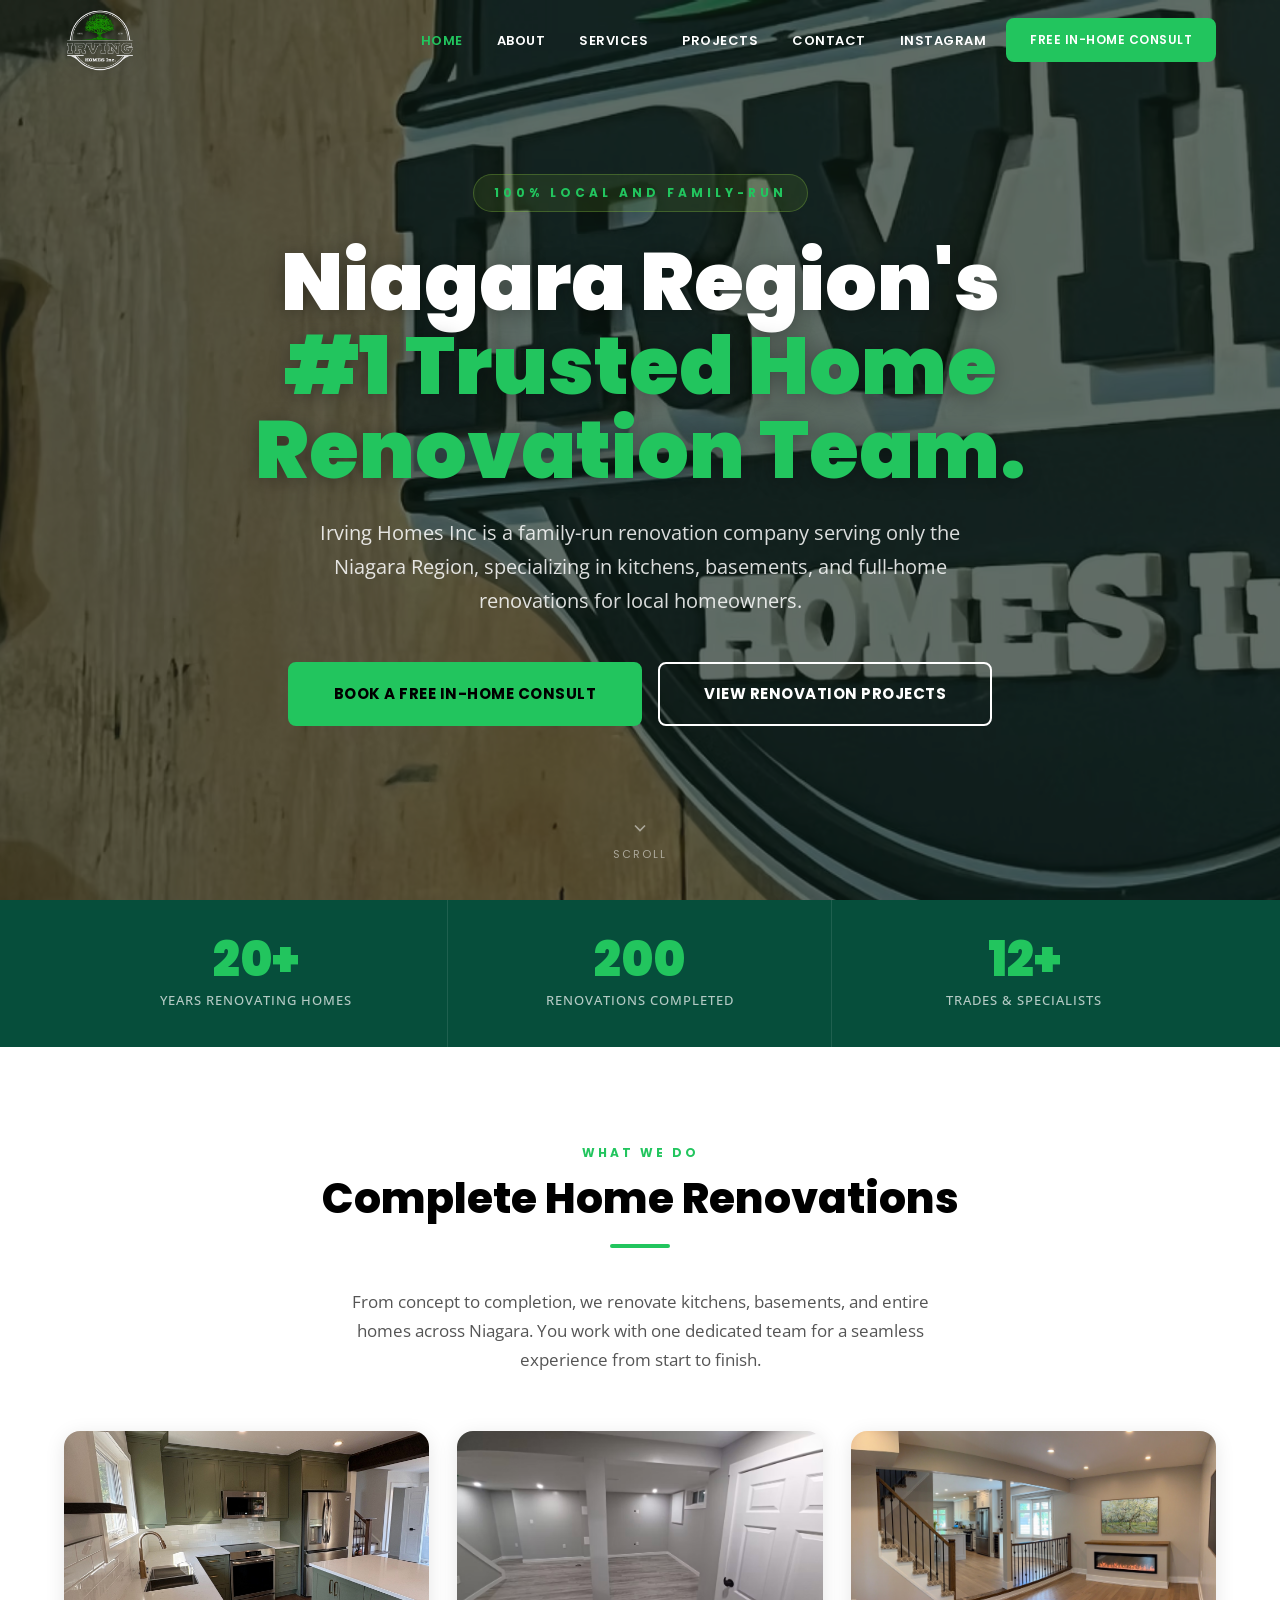
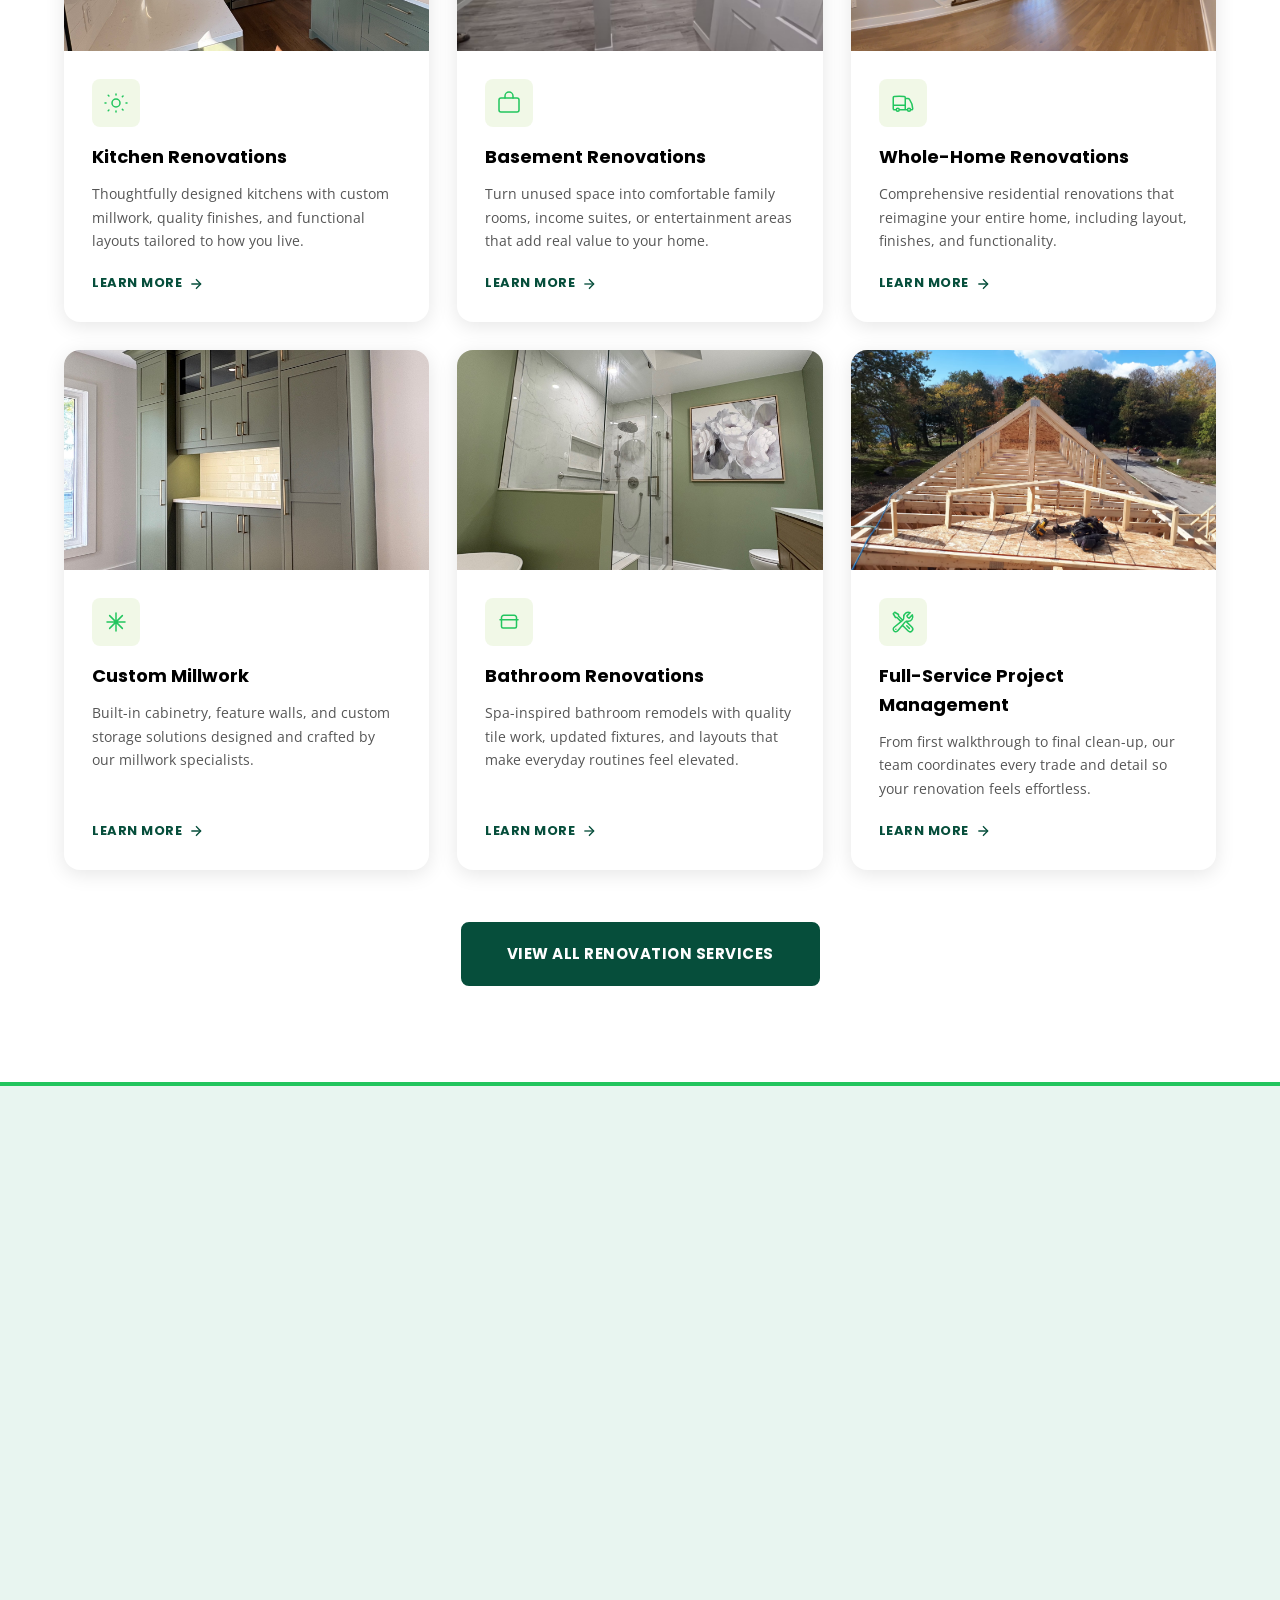
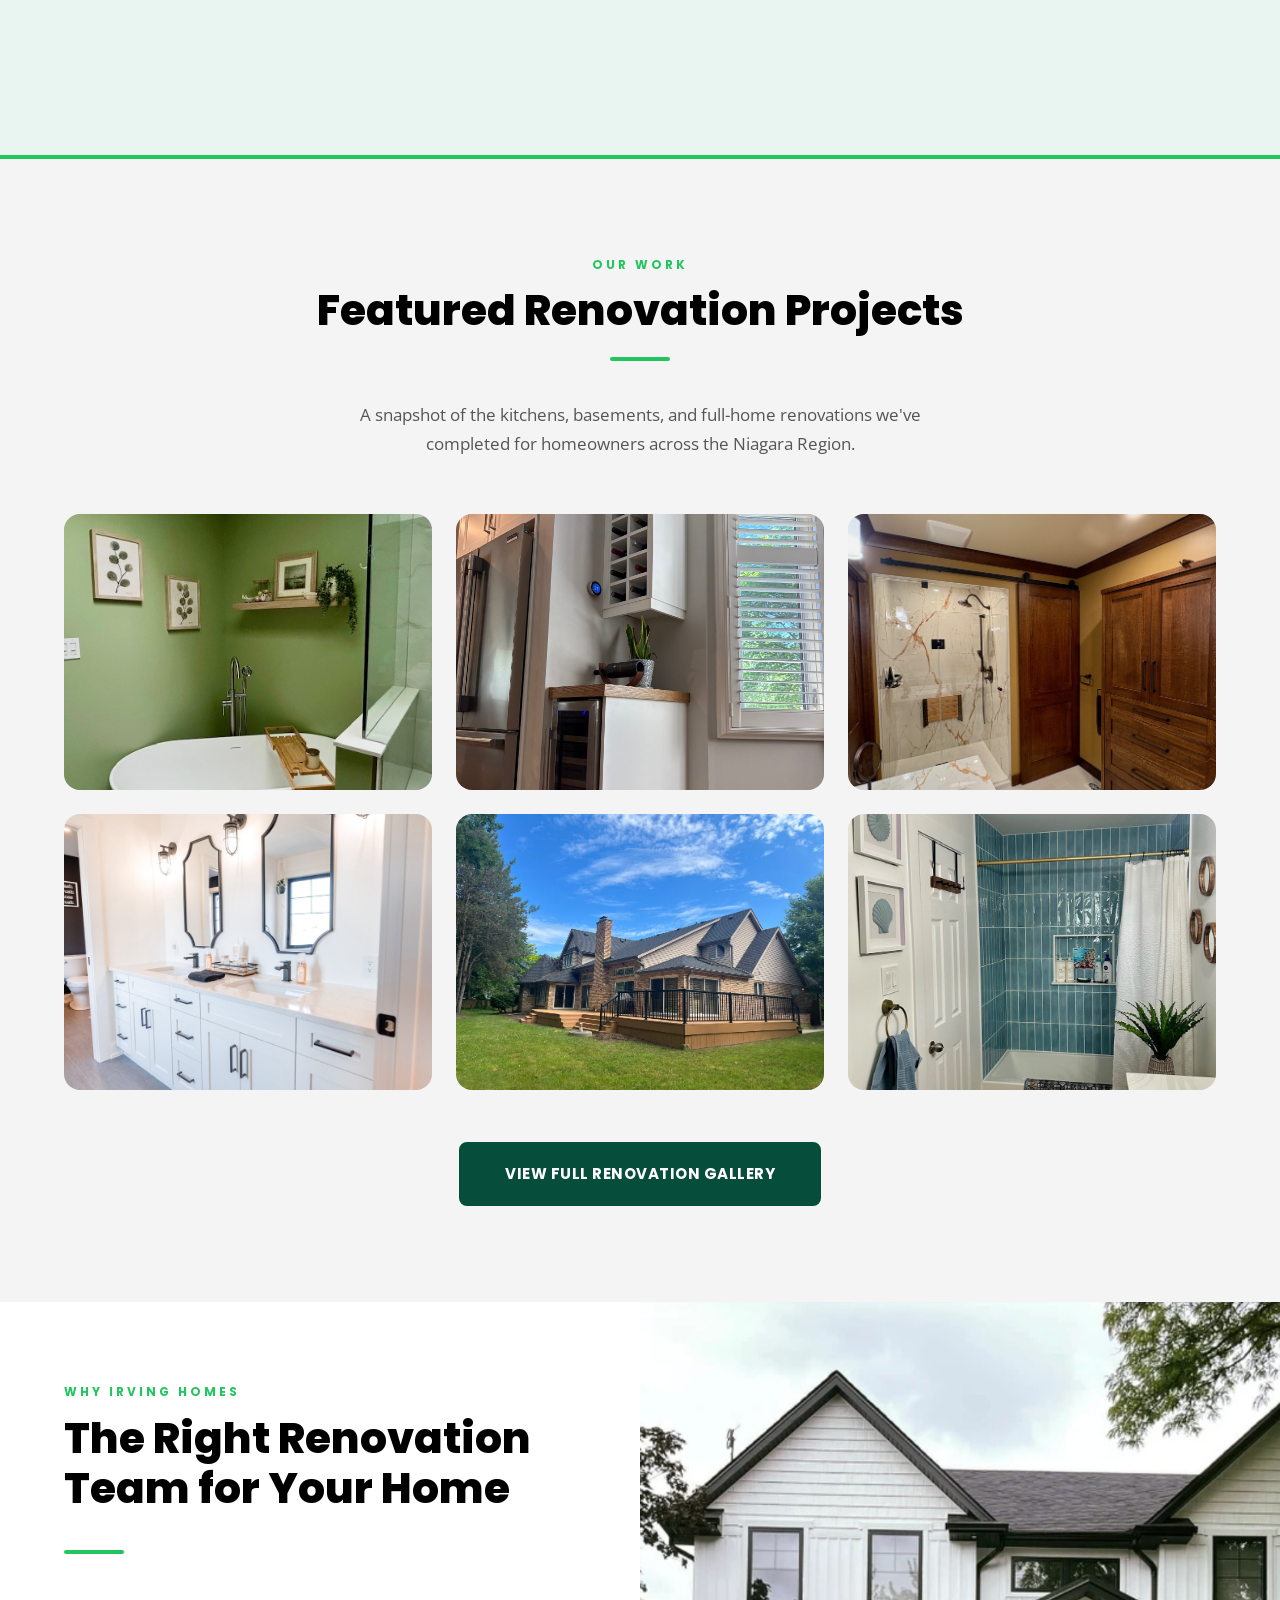
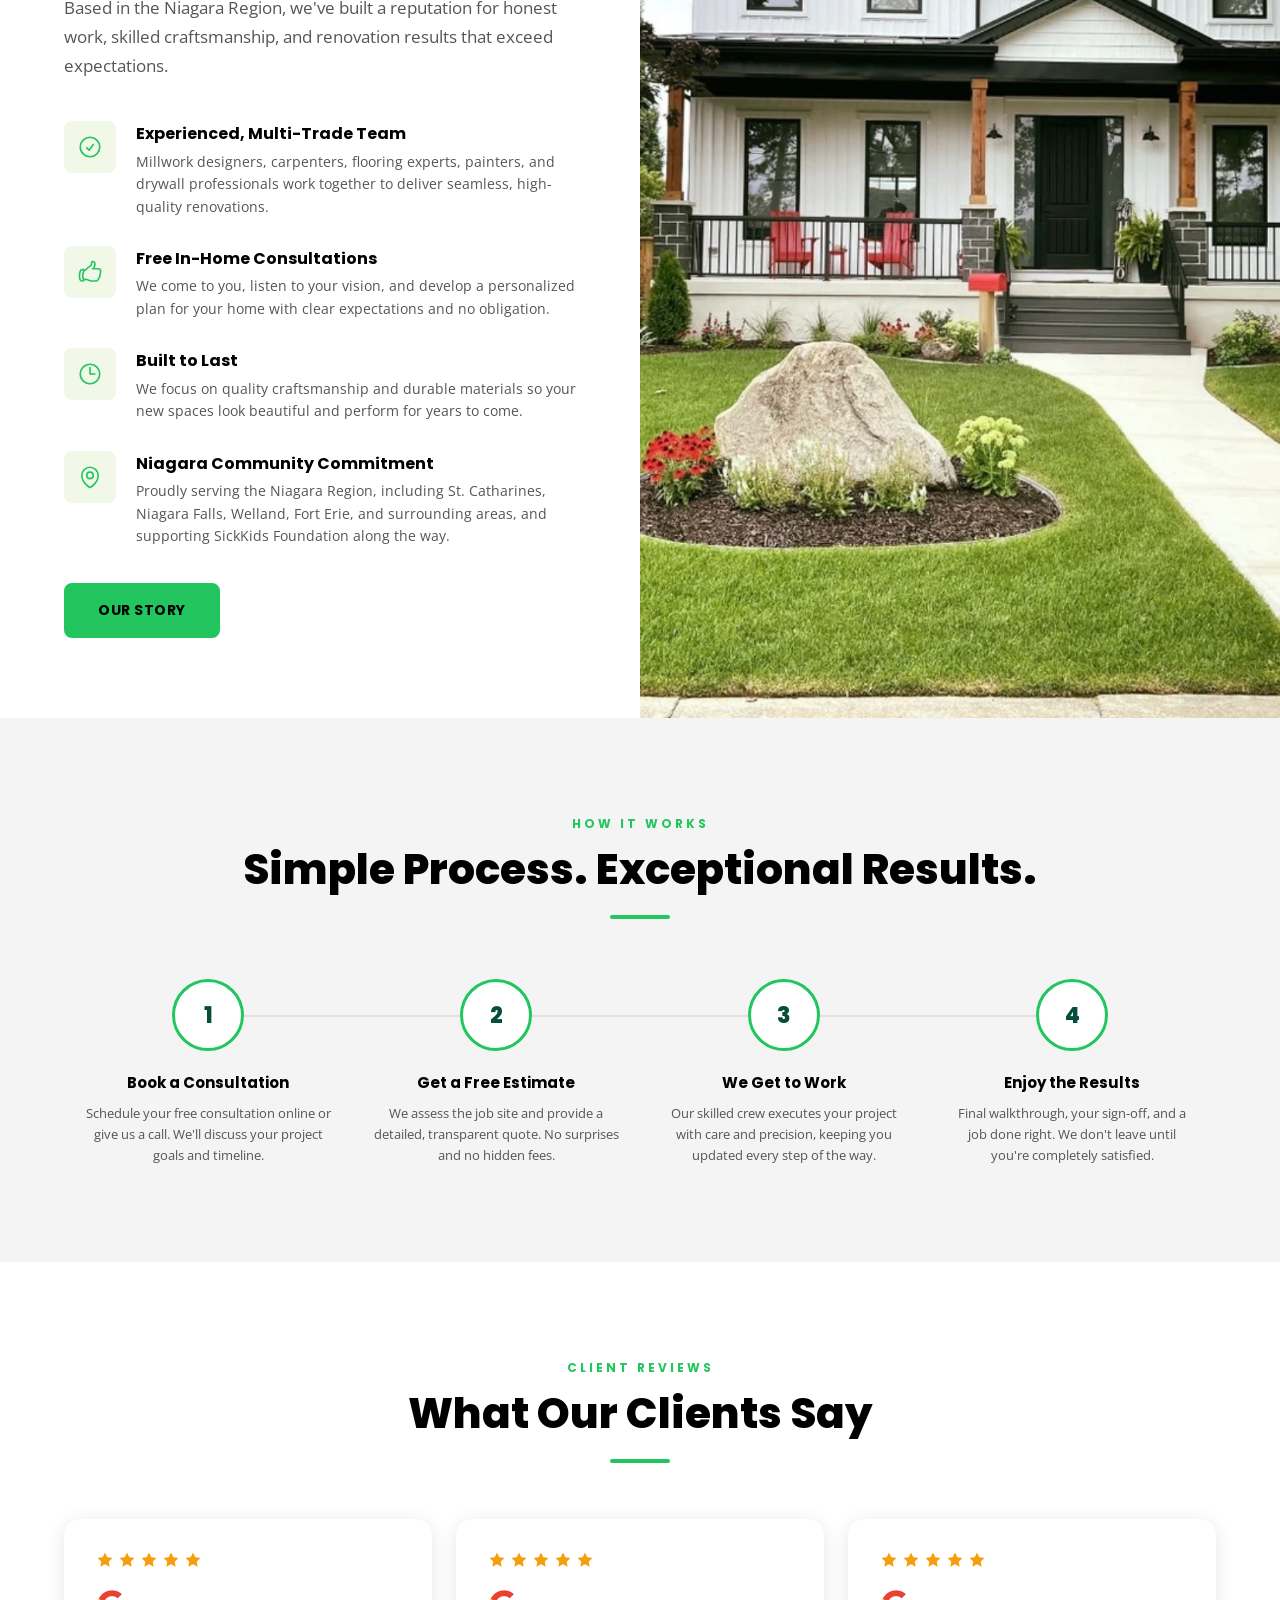
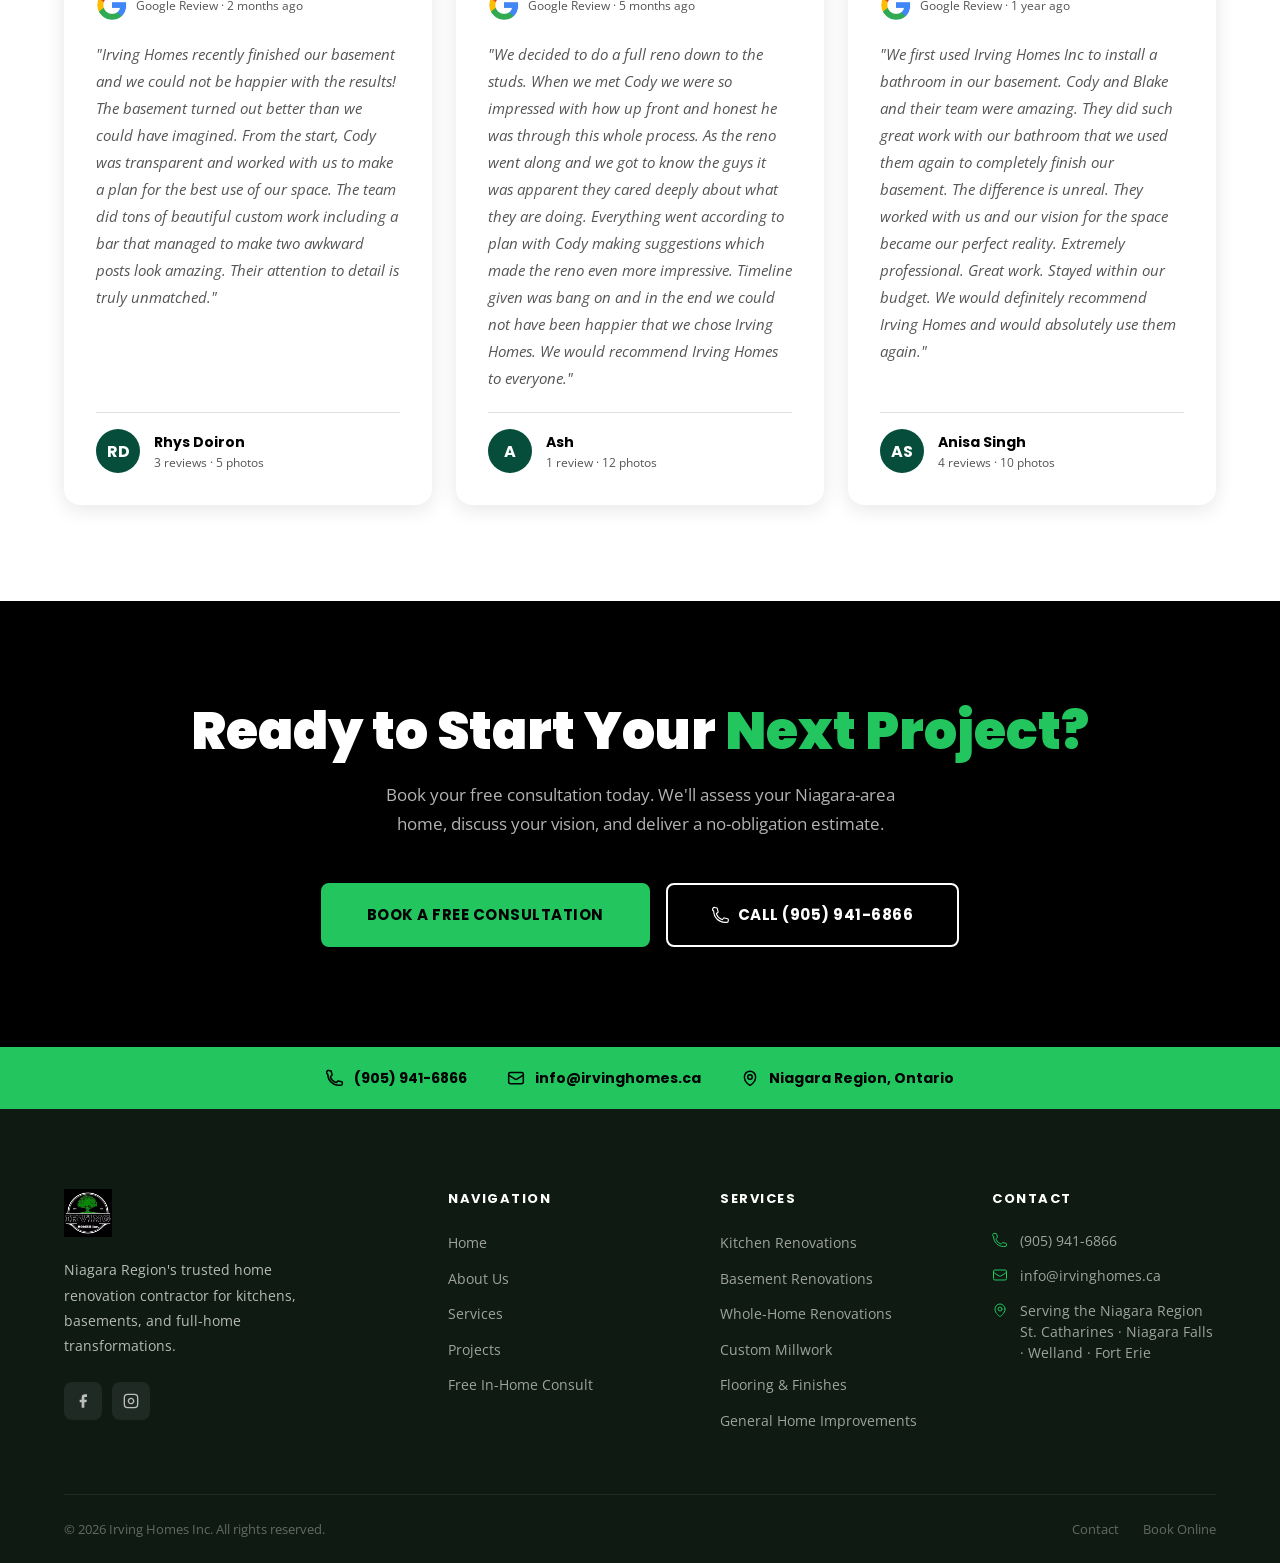
==== index.html @ 1add51b5 "Navbar: use logo.png on all pages and increase logo size to 72px Made-with: Cursor" ====
<!DOCTYPE html>
<html lang="en">
<head>
  <meta charset="UTF-8" />
  <meta name="viewport" content="width=device-width, initial-scale=1.0" />
  <title>Irving Homes Inc | Niagara Home Renovation Specialists</title>
  <meta name="description" content="Irving Homes Inc offers expert home renovations in the Niagara Region. We specialize in kitchen renovations, basement renovations, and comprehensive residential renovations that transform your home." />
  <meta property="og:title" content="Irving Homes Inc | Niagara Home Renovation Specialists" />
  <meta property="og:description" content="Irving Homes Inc offers expert kitchen, basement, and full-home renovations for homeowners across the Niagara Region." />
  <meta property="og:type" content="website" />
  <meta property="og:site_name" content="Irving Homes Inc" />
  <meta property="og:image" content="/brand_assets/logo.jpg" />
  <meta name="twitter:card" content="summary_large_image" />
  <link rel="stylesheet" href="css/style.css" />
  <link rel="icon" type="image/jpeg" href="brand_assets/logo.jpg" />
</head>
<body>

<!-- ============================================================
     NAVIGATION
     ============================================================ -->
<nav class="navbar" id="navbar">
  <div class="container">
    <a href="index.html" class="nav-logo">
      <img src="brand_assets/logo.png" alt="Irving Homes Inc" />
    </a>

    <ul class="nav-links">
      <li><a href="index.html" class="active">Home</a></li>
      <li><a href="about.html">About</a></li>
      <li><a href="services.html">Services</a></li>
      <li><a href="projects.html">Projects</a></li>
      <li><a href="contact.html">Contact</a></li>
      <li><a href="https://www.instagram.com/irving_homes_inc/" target="_blank" rel="noopener">Instagram</a></li>
      <li><a href="book.html" class="btn btn-primary">Free In-Home Consult</a></li>
    </ul>

    <button class="nav-toggle" aria-label="Toggle menu">
      <span></span><span></span><span></span>
    </button>
  </div>
</nav>

<!-- Mobile Nav -->
<nav class="nav-mobile">
  <a href="index.html">Home</a>
  <a href="about.html">About</a>
  <a href="services.html">Services</a>
  <a href="projects.html">Projects</a>
  <a href="contact.html">Contact</a>
  <a href="https://www.instagram.com/irving_homes_inc/" target="_blank" rel="noopener">Instagram</a>
  <a href="book.html" class="btn btn-primary">Free In-Home Consult</a>
</nav>

<!-- ============================================================
     HERO
     ============================================================ -->
<section class="hero">
  <div class="hero-bg" style="background-image: url('brand_assets/main.avif');"></div>
  <div class="hero-overlay"></div>

  <div class="hero-content">
    <span class="hero-label">100% Local and Family-Run</span>
    <h1 class="hero-title">Niagara Region's<br /><span>#1 Trusted Home Renovation Team.</span></h1>
    <p class="hero-subtitle">Irving Homes Inc is a family-run renovation company serving only the Niagara Region, specializing in kitchens, basements, and full-home renovations for local homeowners.</p>
    <div class="hero-cta">
      <a href="book.html" class="btn btn-primary btn-lg">Book a Free In-Home Consult</a>
      <a href="projects.html" class="btn btn-outline btn-lg">View Renovation Projects</a>
    </div>
  </div>

  <div class="hero-scroll">
    <svg xmlns="http://www.w3.org/2000/svg" fill="none" viewBox="0 0 24 24" stroke="currentColor" stroke-width="2">
      <polyline points="6 9 12 15 18 9"></polyline>
    </svg>
    <span>Scroll</span>
  </div>
</section>

<!-- ============================================================
     STATS BAR
     ============================================================ -->
<div class="stats-bar">
  <div class="container">
    <div class="stat-item">
      <div class="stat-number" data-target="20" data-suffix="+">20+</div>
      <div class="stat-label">Years Renovating Homes</div>
    </div>
    <div class="stat-item">
      <div class="stat-number" data-target="200" data-suffix="">200</div>
      <div class="stat-label">Renovations Completed</div>
    </div>
    <div class="stat-item">
      <div class="stat-number" data-target="12" data-suffix="+">12+</div>
      <div class="stat-label">Trades &amp; Specialists</div>
    </div>
  </div>
</div>

<!-- ============================================================
     SERVICES OVERVIEW
     ============================================================ -->
<section class="section">
  <div class="container">
    <div class="text-center fade-up">
      <span class="section-label">What We Do</span>
      <h2 class="section-title">Complete Home Renovations</h2>
      <div class="divider divider--center"></div>
      <p class="section-subtitle">From concept to completion, we renovate kitchens, basements, and entire homes across Niagara. You work with one dedicated team for a seamless experience from start to finish.</p>
    </div>

    <div class="services-grid" style="margin-top: 56px;">

      <div class="service-card fade-up">
        <img class="service-card-img" src="photos/Kitchen Renovation.jpeg" alt="Kitchen renovation" loading="lazy" />
        <div class="service-card-body">
          <div class="service-card-icon">
            <svg xmlns="http://www.w3.org/2000/svg" fill="none" viewBox="0 0 24 24" stroke-width="1.5" stroke="currentColor"><path stroke-linecap="round" stroke-linejoin="round" d="M12 3v1m0 16v1M4.22 4.22l.707.707M18.364 18.364l.707.707M1 12h1m20 0h1M4.22 19.778l.707-.707M18.364 5.636l.707-.707" /><circle cx="12" cy="12" r="4"/></svg>
          </div>
          <h3 class="service-card-title">Kitchen Renovations</h3>
          <p class="service-card-desc">Thoughtfully designed kitchens with custom millwork, quality finishes, and functional layouts tailored to how you live.</p>
          <a href="services.html#kitchens" class="service-card-link">
            Learn More
            <svg xmlns="http://www.w3.org/2000/svg" fill="none" viewBox="0 0 24 24" stroke="currentColor" stroke-width="2"><line x1="5" y1="12" x2="19" y2="12"></line><polyline points="12 5 19 12 12 19"></polyline></svg>
          </a>
        </div>
      </div>

      <div class="service-card fade-up">
        <img class="service-card-img" src="photos/Basement.png" alt="Basement renovation" loading="lazy" />
        <div class="service-card-body">
          <div class="service-card-icon">
            <svg xmlns="http://www.w3.org/2000/svg" fill="none" viewBox="0 0 24 24" stroke-width="1.5" stroke="currentColor"><rect x="2" y="7" width="20" height="14" rx="2"/><path stroke-linecap="round" stroke-linejoin="round" d="M16 7V5a4 4 0 00-8 0v2"/></svg>
          </div>
          <h3 class="service-card-title">Basement Renovations</h3>
          <p class="service-card-desc">Turn unused space into comfortable family rooms, income suites, or entertainment areas that add real value to your home.</p>
          <a href="services.html#basements" class="service-card-link">
            Learn More
            <svg xmlns="http://www.w3.org/2000/svg" fill="none" viewBox="0 0 24 24" stroke="currentColor" stroke-width="2"><line x1="5" y1="12" x2="19" y2="12"></line><polyline points="12 5 19 12 12 19"></polyline></svg>
          </a>
        </div>
      </div>

      <div class="service-card fade-up">
        <img class="service-card-img" src="photos/Whole-Home.jpeg" alt="Whole-home renovation" loading="lazy" />
        <div class="service-card-body">
          <div class="service-card-icon">
            <svg xmlns="http://www.w3.org/2000/svg" fill="none" viewBox="0 0 24 24" stroke-width="1.5" stroke="currentColor"><path stroke-linecap="round" stroke-linejoin="round" d="M8.25 18.75a1.5 1.5 0 01-3 0m3 0a1.5 1.5 0 00-3 0m3 0h6m-9 0H3.375a1.125 1.125 0 01-1.125-1.125V14.25m17.25 4.5a1.5 1.5 0 01-3 0m3 0a1.5 1.5 0 00-3 0m3 0h1.125c.621 0 1.129-.504 1.09-1.124a17.902 17.902 0 00-3.213-9.193 2.056 2.056 0 00-1.58-.86H14.25M16.5 18.75h-2.25m0-11.177v-.958c0-.568-.422-1.048-.987-1.106a48.554 48.554 0 00-10.026 0 1.106 1.106 0 00-.987 1.106v7.635m12-6.677v6.677m0 4.5v-4.5m0 0h-12"/></svg>
          </div>
          <h3 class="service-card-title">Whole-Home Renovations</h3>
          <p class="service-card-desc">Comprehensive residential renovations that reimagine your entire home, including layout, finishes, and functionality.</p>
          <a href="services.html#wholehome" class="service-card-link">
            Learn More
            <svg xmlns="http://www.w3.org/2000/svg" fill="none" viewBox="0 0 24 24" stroke="currentColor" stroke-width="2"><line x1="5" y1="12" x2="19" y2="12"></line><polyline points="12 5 19 12 12 19"></polyline></svg>
          </a>
        </div>
      </div>

      <div class="service-card fade-up">
        <img class="service-card-img" src="photos/Millwork.jpeg" alt="Custom millwork cabinetry" loading="lazy" />
        <div class="service-card-body">
          <div class="service-card-icon">
            <svg xmlns="http://www.w3.org/2000/svg" fill="none" viewBox="0 0 24 24" stroke-width="1.5" stroke="currentColor"><path stroke-linecap="round" stroke-linejoin="round" d="M12 3v18M3 12h18M5.636 5.636l12.728 12.728M18.364 5.636L5.636 18.364"/></svg>
          </div>
          <h3 class="service-card-title">Custom Millwork</h3>
          <p class="service-card-desc">Built-in cabinetry, feature walls, and custom storage solutions designed and crafted by our millwork specialists.</p>
          <a href="services.html#millwork" class="service-card-link">
            Learn More
            <svg xmlns="http://www.w3.org/2000/svg" fill="none" viewBox="0 0 24 24" stroke="currentColor" stroke-width="2"><line x1="5" y1="12" x2="19" y2="12"></line><polyline points="12 5 19 12 12 19"></polyline></svg>
          </a>
        </div>
      </div>

      <div class="service-card fade-up">
        <img class="service-card-img" src="photos/Bathroom.jpeg" alt="Bathroom renovation" loading="lazy" />
        <div class="service-card-body">
          <div class="service-card-icon">
            <svg xmlns="http://www.w3.org/2000/svg" fill="none" viewBox="0 0 24 24" stroke-width="1.5" stroke="currentColor"><path stroke-linecap="round" stroke-linejoin="round" d="M3 9.75h18M6.75 5.25h10.5a2.25 2.25 0 012.25 2.25v9a1.5 1.5 0 01-1.5 1.5H6a1.5 1.5 0 01-1.5-1.5v-9A2.25 2.25 0 016.75 5.25z"/></svg>
          </div>
          <h3 class="service-card-title">Bathroom Renovations</h3>
          <p class="service-card-desc">Spa-inspired bathroom remodels with quality tile work, updated fixtures, and layouts that make everyday routines feel elevated.</p>
          <a href="services.html#finishes" class="service-card-link">
            Learn More
            <svg xmlns="http://www.w3.org/2000/svg" fill="none" viewBox="0 0 24 24" stroke="currentColor" stroke-width="2"><line x1="5" y1="12" x2="19" y2="12"></line><polyline points="12 5 19 12 12 19"></polyline></svg>
          </a>
        </div>
      </div>

      <div class="service-card fade-up">
        <img class="service-card-img" src="photos/PM.png" alt="Full-service project management" loading="lazy" />
        <div class="service-card-body">
          <div class="service-card-icon">
            <svg xmlns="http://www.w3.org/2000/svg" fill="none" viewBox="0 0 24 24" stroke-width="1.5" stroke="currentColor"><path stroke-linecap="round" stroke-linejoin="round" d="M11.42 15.17L17.25 21A2.652 2.652 0 0021 17.25l-5.877-5.877M11.42 15.17l2.496-3.03c.317-.384.74-.626 1.208-.766M11.42 15.17l-4.655 5.653a2.548 2.548 0 11-3.586-3.586l6.837-5.63m5.108-.233c.55-.164 1.163-.188 1.743-.14a4.5 4.5 0 004.486-6.336l-3.276 3.277a3.004 3.004 0 01-2.25-2.25l3.276-3.276a4.5 4.5 0 00-6.336 4.486c.091 1.076-.071 2.264-.904 2.95l-.102.085m-1.745 1.437L5.909 7.5H4.5L2.25 3.75l1.5-1.5L7.5 4.5v1.409l4.26 4.26m-1.745 1.437l1.745-1.437m6.615 8.206L15.75 15.75M4.867 19.125h.008v.008h-.008v-.008z" /></svg>
          </div>
          <h3 class="service-card-title">Full-Service Project Management</h3>
          <p class="service-card-desc">From first walkthrough to final clean-up, our team coordinates every trade and detail so your renovation feels effortless.</p>
          <a href="services.html#project-management" class="service-card-link">
            Learn More
            <svg xmlns="http://www.w3.org/2000/svg" fill="none" viewBox="0 0 24 24" stroke="currentColor" stroke-width="2"><line x1="5" y1="12" x2="19" y2="12"></line><polyline points="12 5 19 12 12 19"></polyline></svg>
          </a>
        </div>
      </div>

    </div>

    <div class="text-center" style="margin-top: 52px;">
      <a href="services.html" class="btn btn-dark btn-lg">View All Renovation Services</a>
    </div>
  </div>
</section>

<!-- ============================================================
     SICKKIDS SUPPORT
     ============================================================ -->
<section class="section section--sickkids">
  <div class="container sickkids-banner fade-up">
    <div class="sickkids-copy">
      <span class="section-label">Giving Back in Niagara</span>
      <h2 class="section-title">Supporting SickKids &amp; Families<br />in Our Community</h2>
      <div class="divider"></div>
      <p class="section-subtitle">
        Giving back is deeply important to us. Irving Homes Inc. proudly supports SickKids Hospital, with over
        <strong>$85,000 donated to SickKids Cardiac Care to date.</strong>
      </p>
      <p class="section-subtitle">
        This cause is very personal to our family. We’ve seen firsthand how important SickKids is for children and families facing serious health challenges.
      </p>
      <p class="section-subtitle">
        When you choose Irving Homes for your renovation, you’re also helping us continue to support this incredible hospital and the families who rely on it.
      </p>
    </div>
    <div class="sickkids-logo-wrap">
      <img src="brand_assets/Sickkids.svg" alt="SickKids Foundation logo" loading="lazy" />
    </div>
  </div>
</section>

<!-- ============================================================
     FEATURED PROJECTS
     ============================================================ -->
<section class="section section--gray">
  <div class="container">
    <div class="text-center fade-up">
      <span class="section-label">Our Work</span>
      <h2 class="section-title">Featured Renovation Projects</h2>
      <div class="divider divider--center"></div>
      <p class="section-subtitle">A snapshot of the kitchens, basements, and full-home renovations we've completed for homeowners across the Niagara Region.</p>
    </div>

    <div class="projects-grid" style="margin-top: 56px;">
      <div class="project-card fade-up" data-category="bathrooms">
        <img src="photos/1 - Green Bathroom Bathtub.jpeg" alt="Green bathroom bathtub renovation" loading="lazy" />
      </div>
      <div class="project-card fade-up" data-category="millwork">
        <img src="photos/2 - Wine Bottle Cabinet Section.jpeg" alt="Wine bottle cabinet detail" loading="lazy" />
      </div>
      <div class="project-card fade-up" data-category="bathrooms">
        <img src="photos/3 - Wooden Bathroom Theme.jpeg" alt="Wooden bathroom renovation" loading="lazy" />
      </div>
      <div class="project-card fade-up" data-category="bathrooms">
        <img src="photos/4 - White Bathroom Double Sinks.jpeg" alt="White bathroom with double sinks" loading="lazy" />
      </div>
      <div class="project-card fade-up" data-category="exterior">
        <img src="photos/Outside Backyard Deck and Fence.png" alt="Backyard deck and fence renovation" loading="lazy" />
      </div>
      <div class="project-card fade-up" data-category="bathrooms">
        <img src="photos/6 - Blue Bathroom Theme.jpeg" alt="Blue bathroom renovation" loading="lazy" />
      </div>
    </div>

    <div class="text-center" style="margin-top: 52px;">
      <a href="projects.html" class="btn btn-dark btn-lg">View Full Renovation Gallery</a>
    </div>
  </div>
</section>

<!-- ============================================================
     WHY CHOOSE
     ============================================================ -->
<section class="section" style="padding: 0; overflow: hidden;">
  <div class="why-grid">
    <div class="why-content fade-up">
      <span class="section-label">Why Irving Homes</span>
      <h2 class="section-title">The Right Renovation Team for Your Home</h2>
      <div class="divider"></div>
      <p class="section-subtitle">Based in the Niagara Region, we've built a reputation for honest work, skilled craftsmanship, and renovation results that exceed expectations.</p>

      <div class="why-features">
        <div class="why-feature">
          <div class="why-feature-icon">
            <svg xmlns="http://www.w3.org/2000/svg" fill="none" viewBox="0 0 24 24" stroke-width="1.5" stroke="currentColor"><path stroke-linecap="round" stroke-linejoin="round" d="M9 12.75L11.25 15 15 9.75M21 12a9 9 0 11-18 0 9 9 0 0118 0z" /></svg>
          </div>
          <div class="why-feature-text">
            <h4>Experienced, Multi-Trade Team</h4>
            <p>Millwork designers, carpenters, flooring experts, painters, and drywall professionals work together to deliver seamless, high-quality renovations.</p>
          </div>
        </div>
        <div class="why-feature">
          <div class="why-feature-icon">
            <svg xmlns="http://www.w3.org/2000/svg" fill="none" viewBox="0 0 24 24" stroke-width="1.5" stroke="currentColor"><path stroke-linecap="round" stroke-linejoin="round" d="M6.633 10.5c.806 0 1.533-.446 2.031-1.08a9.041 9.041 0 012.861-2.4c.723-.384 1.35-.956 1.653-1.715a4.498 4.498 0 00.322-1.672V3a.75.75 0 01.75-.75A2.25 2.25 0 0116.5 4.5c0 1.152-.26 2.243-.723 3.218-.266.558.107 1.282.725 1.282h3.126c1.026 0 1.945.694 2.054 1.715.045.422.068.85.068 1.285a11.95 11.95 0 01-2.649 7.521c-.388.482-.987.729-1.605.729H13.48c-.483 0-.964-.078-1.423-.23l-3.114-1.04a4.501 4.501 0 00-1.423-.23H5.904M14.25 9h2.25M5.904 18.75c.083.205.173.405.27.602.197.4-.078.898-.523.898h-.908c-.889 0-1.713-.518-1.972-1.368a12 12 0 01-.521-3.507c0-1.553.295-3.036.831-4.398C3.387 10.203 4.167 9.75 5 9.75h1.053c.472 0 .745.556.5.96a8.958 8.958 0 00-1.302 4.665c0 1.194.232 2.333.654 3.375z" /></svg>
          </div>
          <div class="why-feature-text">
            <h4>Free In-Home Consultations</h4>
            <p>We come to you, listen to your vision, and develop a personalized plan for your home with clear expectations and no obligation.</p>
          </div>
        </div>
        <div class="why-feature">
          <div class="why-feature-icon">
            <svg xmlns="http://www.w3.org/2000/svg" fill="none" viewBox="0 0 24 24" stroke-width="1.5" stroke="currentColor"><path stroke-linecap="round" stroke-linejoin="round" d="M12 6v6h4.5m4.5 0a9 9 0 11-18 0 9 9 0 0118 0z" /></svg>
          </div>
          <div class="why-feature-text">
            <h4>Built to Last</h4>
            <p>We focus on quality craftsmanship and durable materials so your new spaces look beautiful and perform for years to come.</p>
          </div>
        </div>
        <div class="why-feature">
          <div class="why-feature-icon">
            <svg xmlns="http://www.w3.org/2000/svg" fill="none" viewBox="0 0 24 24" stroke-width="1.5" stroke="currentColor"><path stroke-linecap="round" stroke-linejoin="round" d="M15 10.5a3 3 0 11-6 0 3 3 0 016 0z" /><path stroke-linecap="round" stroke-linejoin="round" d="M19.5 10.5c0 7.142-7.5 11.25-7.5 11.25S4.5 17.642 4.5 10.5a7.5 7.5 0 1115 0z" /></svg>
          </div>
          <div class="why-feature-text">
            <h4>Niagara Community Commitment</h4>
            <p>Proudly serving the Niagara Region, including St. Catharines, Niagara Falls, Welland, Fort Erie, and surrounding areas, and supporting SickKids Foundation along the way.</p>
          </div>
        </div>
      </div>

      <div style="margin-top: 36px;">
        <a href="about.html" class="btn btn-primary">Our Story</a>
      </div>
    </div>

    <div class="why-image">
      <img src="photos/Why Irving Homes Image.png" alt="Irving Homes renovation collage" loading="lazy" />
    </div>
  </div>
</section>

<!-- ============================================================
     PROCESS
     ============================================================ -->
<section class="section section--gray">
  <div class="container">
    <div class="text-center fade-up" style="margin-bottom: 60px;">
      <span class="section-label">How It Works</span>
      <h2 class="section-title">Simple Process. Exceptional Results.</h2>
      <div class="divider divider--center"></div>
    </div>

    <div class="process-steps">
      <div class="process-step fade-up">
        <div class="process-step-num">1</div>
        <h4>Book a Consultation</h4>
        <p>Schedule your free consultation online or give us a call. We'll discuss your project goals and timeline.</p>
      </div>
      <div class="process-step fade-up">
        <div class="process-step-num">2</div>
        <h4>Get a Free Estimate</h4>
        <p>We assess the job site and provide a detailed, transparent quote. No surprises and no hidden fees.</p>
      </div>
      <div class="process-step fade-up">
        <div class="process-step-num">3</div>
        <h4>We Get to Work</h4>
        <p>Our skilled crew executes your project with care and precision, keeping you updated every step of the way.</p>
      </div>
      <div class="process-step fade-up">
        <div class="process-step-num">4</div>
        <h4>Enjoy the Results</h4>
        <p>Final walkthrough, your sign-off, and a job done right. We don't leave until you're completely satisfied.</p>
      </div>
    </div>
  </div>
</section>

<!-- ============================================================
     TESTIMONIALS
     ============================================================ -->
<section class="section">
  <div class="container">
    <div class="text-center fade-up">
      <span class="section-label">Client Reviews</span>
      <h2 class="section-title">What Our Clients Say</h2>
      <div class="divider divider--center"></div>
    </div>

    <div class="testimonials-slider fade-up">
      <div class="testimonials-track">

        <div class="testimonial-card">
          <div class="testimonial-stars">
            <svg viewBox="0 0 24 24"><path d="M12 2l3.09 6.26L22 9.27l-5 4.87 1.18 6.88L12 17.77l-6.18 3.25L7 14.14 2 9.27l6.91-1.01L12 2z"/></svg>
            <svg viewBox="0 0 24 24"><path d="M12 2l3.09 6.26L22 9.27l-5 4.87 1.18 6.88L12 17.77l-6.18 3.25L7 14.14 2 9.27l6.91-1.01L12 2z"/></svg>
            <svg viewBox="0 0 24 24"><path d="M12 2l3.09 6.26L22 9.27l-5 4.87 1.18 6.88L12 17.77l-6.18 3.25L7 14.14 2 9.27l6.91-1.01L12 2z"/></svg>
            <svg viewBox="0 0 24 24"><path d="M12 2l3.09 6.26L22 9.27l-5 4.87 1.18 6.88L12 17.77l-6.18 3.25L7 14.14 2 9.27l6.91-1.01L12 2z"/></svg>
            <svg viewBox="0 0 24 24"><path d="M12 2l3.09 6.26L22 9.27l-5 4.87 1.18 6.88L12 17.77l-6.18 3.25L7 14.14 2 9.27l6.91-1.01L12 2z"/></svg>
          </div>
          <div class="testimonial-google">
            <img class="google-logo" src="brand_assets/Google logo.png" alt="Google logo" />
            <span>Google Review · 2 months ago</span>
          </div>
          <p class="testimonial-text">"Irving Homes recently finished our basement and we could not be happier with the results! The basement turned out better than we could have imagined. From the start, Cody was transparent and worked with us to make a plan for the best use of our space. The team did tons of beautiful custom work including a bar that managed to make two awkward posts look amazing. Their attention to detail is truly unmatched."</p>
          <div class="testimonial-author">
            <div class="testimonial-avatar">RD</div>
            <div>
              <div class="testimonial-name">Rhys Doiron</div>
              <div class="testimonial-location">3 reviews · 5 photos</div>
            </div>
          </div>
        </div>

        <div class="testimonial-card">
          <div class="testimonial-stars">
            <svg viewBox="0 0 24 24"><path d="M12 2l3.09 6.26L22 9.27l-5 4.87 1.18 6.88L12 17.77l-6.18 3.25L7 14.14 2 9.27l6.91-1.01L12 2z"/></svg>
            <svg viewBox="0 0 24 24"><path d="M12 2l3.09 6.26L22 9.27l-5 4.87 1.18 6.88L12 17.77l-6.18 3.25L7 14.14 2 9.27l6.91-1.01L12 2z"/></svg>
            <svg viewBox="0 0 24 24"><path d="M12 2l3.09 6.26L22 9.27l-5 4.87 1.18 6.88L12 17.77l-6.18 3.25L7 14.14 2 9.27l6.91-1.01L12 2z"/></svg>
            <svg viewBox="0 0 24 24"><path d="M12 2l3.09 6.26L22 9.27l-5 4.87 1.18 6.88L12 17.77l-6.18 3.25L7 14.14 2 9.27l6.91-1.01L12 2z"/></svg>
            <svg viewBox="0 0 24 24"><path d="M12 2l3.09 6.26L22 9.27l-5 4.87 1.18 6.88L12 17.77l-6.18 3.25L7 14.14 2 9.27l6.91-1.01L12 2z"/></svg>
          </div>
          <div class="testimonial-google">
            <img class="google-logo" src="brand_assets/Google logo.png" alt="Google logo" />
            <span>Google Review · 5 months ago</span>
          </div>
          <p class="testimonial-text">"We decided to do a full reno down to the studs. When we met Cody we were so impressed with how up front and honest he was through this whole process. As the reno went along and we got to know the guys it was apparent they cared deeply about what they are doing. Everything went according to plan with Cody making suggestions which made the reno even more impressive. Timeline given was bang on and in the end we could not have been happier that we chose Irving Homes. We would recommend Irving Homes to everyone."</p>
          <div class="testimonial-author">
            <div class="testimonial-avatar">A</div>
            <div>
              <div class="testimonial-name">Ash</div>
              <div class="testimonial-location">1 review · 12 photos</div>
            </div>
          </div>
        </div>

        <div class="testimonial-card">
          <div class="testimonial-stars">
            <svg viewBox="0 0 24 24"><path d="M12 2l3.09 6.26L22 9.27l-5 4.87 1.18 6.88L12 17.77l-6.18 3.25L7 14.14 2 9.27l6.91-1.01L12 2z"/></svg>
            <svg viewBox="0 0 24 24"><path d="M12 2l3.09 6.26L22 9.27l-5 4.87 1.18 6.88L12 17.77l-6.18 3.25L7 14.14 2 9.27l6.91-1.01L12 2z"/></svg>
            <svg viewBox="0 0 24 24"><path d="M12 2l3.09 6.26L22 9.27l-5 4.87 1.18 6.88L12 17.77l-6.18 3.25L7 14.14 2 9.27l6.91-1.01L12 2z"/></svg>
            <svg viewBox="0 0 24 24"><path d="M12 2l3.09 6.26L22 9.27l-5 4.87 1.18 6.88L12 17.77l-6.18 3.25L7 14.14 2 9.27l6.91-1.01L12 2z"/></svg>
            <svg viewBox="0 0 24 24"><path d="M12 2l3.09 6.26L22 9.27l-5 4.87 1.18 6.88L12 17.77l-6.18 3.25L7 14.14 2 9.27l6.91-1.01L12 2z"/></svg>
          </div>
          <div class="testimonial-google">
            <img class="google-logo" src="brand_assets/Google logo.png" alt="Google logo" />
            <span>Google Review · 1 year ago</span>
          </div>
          <p class="testimonial-text">"We first used Irving Homes Inc to install a bathroom in our basement. Cody and Blake and their team were amazing. They did such great work with our bathroom that we used them again to completely finish our basement. The difference is unreal. They worked with us and our vision for the space became our perfect reality. Extremely professional. Great work. Stayed within our budget. We would definitely recommend Irving Homes and would absolutely use them again."</p>
          <div class="testimonial-author">
            <div class="testimonial-avatar">AS</div>
            <div>
              <div class="testimonial-name">Anisa Singh</div>
              <div class="testimonial-location">4 reviews · 10 photos</div>
            </div>
          </div>
        </div>

      </div>

    </div>
  </div>
</section>

<!-- ============================================================
     FINAL CTA
     ============================================================ -->
<section class="cta-section">
  <div class="container">
    <h2>Ready to Start Your <span>Next Project?</span></h2>
    <p>Book your free consultation today. We'll assess your Niagara-area home, discuss your vision, and deliver a no-obligation estimate.</p>
    <div class="cta-buttons">
      <a href="book.html" class="btn btn-primary btn-lg">Book a Free Consultation</a>
      <a href="tel:9059416866" class="btn btn-outline btn-lg">
        <svg xmlns="http://www.w3.org/2000/svg" fill="none" viewBox="0 0 24 24" stroke-width="1.5" stroke="currentColor" width="18" height="18"><path stroke-linecap="round" stroke-linejoin="round" d="M2.25 6.75c0 8.284 6.716 15 15 15h2.25a2.25 2.25 0 002.25-2.25v-1.372c0-.516-.351-.966-.852-1.091l-4.423-1.106c-.44-.11-.902.055-1.173.417l-.97 1.293c-.282.376-.769.542-1.21.38a12.035 12.035 0 01-7.143-7.143c-.162-.441.004-.928.38-1.21l1.293-.97c.363-.271.527-.734.417-1.173L6.963 3.102a1.125 1.125 0 00-1.091-.852H4.5A2.25 2.25 0 002.25 6.75z" /></svg>
        Call (905) 941-6866
      </a>
    </div>
  </div>
</section>

<!-- ============================================================
     CONTACT STRIP
     ============================================================ -->
<div class="contact-strip">
  <div class="container">
    <div class="contact-strip-item">
      <svg xmlns="http://www.w3.org/2000/svg" fill="none" viewBox="0 0 24 24" stroke-width="2" stroke="currentColor"><path stroke-linecap="round" stroke-linejoin="round" d="M2.25 6.75c0 8.284 6.716 15 15 15h2.25a2.25 2.25 0 002.25-2.25v-1.372c0-.516-.351-.966-.852-1.091l-4.423-1.106c-.44-.11-.902.055-1.173.417l-.97 1.293c-.282.376-.769.542-1.21.38a12.035 12.035 0 01-7.143-7.143c-.162-.441.004-.928.38-1.21l1.293-.97c.363-.271.527-.734.417-1.173L6.963 3.102a1.125 1.125 0 00-1.091-.852H4.5A2.25 2.25 0 002.25 6.75z" /></svg>
      (905) 941-6866
    </div>
    <div class="contact-strip-item">
      <svg xmlns="http://www.w3.org/2000/svg" fill="none" viewBox="0 0 24 24" stroke-width="2" stroke="currentColor"><path stroke-linecap="round" stroke-linejoin="round" d="M21.75 6.75v10.5a2.25 2.25 0 01-2.25 2.25h-15a2.25 2.25 0 01-2.25-2.25V6.75m19.5 0A2.25 2.25 0 0019.5 4.5h-15a2.25 2.25 0 00-2.25 2.25m19.5 0v.243a2.25 2.25 0 01-1.07 1.916l-7.5 4.615a2.25 2.25 0 01-2.36 0L3.32 8.91a2.25 2.25 0 01-1.07-1.916V6.75" /></svg>
      info@irvinghomes.ca
    </div>
    <div class="contact-strip-item">
      <svg xmlns="http://www.w3.org/2000/svg" fill="none" viewBox="0 0 24 24" stroke-width="2" stroke="currentColor"><path stroke-linecap="round" stroke-linejoin="round" d="M15 10.5a3 3 0 11-6 0 3 3 0 016 0z" /><path stroke-linecap="round" stroke-linejoin="round" d="M19.5 10.5c0 7.142-7.5 11.25-7.5 11.25S4.5 17.642 4.5 10.5a7.5 7.5 0 1115 0z" /></svg>
      Niagara Region, Ontario
    </div>
  </div>
</div>

<!-- ============================================================
     FOOTER
     ============================================================ -->
<footer class="footer">
  <div class="container">
    <div class="footer-grid">

      <div class="footer-brand">
        <img src="brand_assets/logo.jpg" alt="Irving Homes Inc" />
        <p>Niagara Region's trusted home renovation contractor for kitchens, basements, and full-home transformations.</p>
        <div class="footer-social">
          <a href="https://www.facebook.com/p/Irving-Homes-Inc-100063662730278/" target="_blank" rel="noopener" aria-label="Facebook">
            <svg xmlns="http://www.w3.org/2000/svg" viewBox="0 0 24 24" fill="currentColor"><path d="M18 2h-3a5 5 0 00-5 5v3H7v4h3v8h4v-8h3l1-4h-4V7a1 1 0 011-1h3z"/></svg>
          </a>
          <a href="https://www.instagram.com/irving_homes_inc/" target="_blank" rel="noopener" aria-label="Instagram">
            <svg xmlns="http://www.w3.org/2000/svg" viewBox="0 0 24 24" fill="none" stroke="currentColor" stroke-width="2"><rect x="2" y="2" width="20" height="20" rx="5" ry="5"/><path d="M16 11.37A4 4 0 1112.63 8 4 4 0 0116 11.37z"/><line x1="17.5" y1="6.5" x2="17.51" y2="6.5"/></svg>
          </a>
        </div>
      </div>

      <div class="footer-col">
        <h4>Navigation</h4>
        <ul>
          <li><a href="index.html">Home</a></li>
          <li><a href="about.html">About Us</a></li>
          <li><a href="services.html">Services</a></li>
          <li><a href="projects.html">Projects</a></li>
          <li><a href="book.html">Free In-Home Consult</a></li>
        </ul>
      </div>

      <div class="footer-col">
        <h4>Services</h4>
        <ul>
          <li><a href="services.html#kitchens">Kitchen Renovations</a></li>
          <li><a href="services.html#basements">Basement Renovations</a></li>
          <li><a href="services.html#wholehome">Whole-Home Renovations</a></li>
          <li><a href="services.html#millwork">Custom Millwork</a></li>
          <li><a href="services.html#finishes">Flooring &amp; Finishes</a></li>
          <li><a href="services.html#maintenance">General Home Improvements</a></li>
        </ul>
      </div>

      <div class="footer-col">
        <h4>Contact</h4>
        <div class="footer-contact-item">
          <svg xmlns="http://www.w3.org/2000/svg" fill="none" viewBox="0 0 24 24" stroke-width="1.5" stroke="currentColor"><path stroke-linecap="round" stroke-linejoin="round" d="M2.25 6.75c0 8.284 6.716 15 15 15h2.25a2.25 2.25 0 002.25-2.25v-1.372c0-.516-.351-.966-.852-1.091l-4.423-1.106c-.44-.11-.902.055-1.173.417l-.97 1.293c-.282.376-.769.542-1.21.38a12.035 12.035 0 01-7.143-7.143c-.162-.441.004-.928.38-1.21l1.293-.97c.363-.271.527-.734.417-1.173L6.963 3.102a1.125 1.125 0 00-1.091-.852H4.5A2.25 2.25 0 002.25 6.75z" /></svg>
          <a href="tel:9059416866">(905) 941-6866</a>
        </div>
        <div class="footer-contact-item">
          <svg xmlns="http://www.w3.org/2000/svg" fill="none" viewBox="0 0 24 24" stroke-width="1.5" stroke="currentColor"><path stroke-linecap="round" stroke-linejoin="round" d="M21.75 6.75v10.5a2.25 2.25 0 01-2.25 2.25h-15a2.25 2.25 0 01-2.25-2.25V6.75m19.5 0A2.25 2.25 0 0019.5 4.5h-15a2.25 2.25 0 00-2.25 2.25m19.5 0v.243a2.25 2.25 0 01-1.07 1.916l-7.5 4.615a2.25 2.25 0 01-2.36 0L3.32 8.91a2.25 2.25 0 01-1.07-1.916V6.75" /></svg>
          <a href="mailto:info@irvinghomes.ca">info@irvinghomes.ca</a>
        </div>
        <div class="footer-contact-item">
          <svg xmlns="http://www.w3.org/2000/svg" fill="none" viewBox="0 0 24 24" stroke-width="1.5" stroke="currentColor"><path stroke-linecap="round" stroke-linejoin="round" d="M15 10.5a3 3 0 11-6 0 3 3 0 016 0z" /><path stroke-linecap="round" stroke-linejoin="round" d="M19.5 10.5c0 7.142-7.5 11.25-7.5 11.25S4.5 17.642 4.5 10.5a7.5 7.5 0 1115 0z" /></svg>
          <span>Serving the Niagara Region<br />St. Catharines · Niagara Falls · Welland · Fort Erie</span>
        </div>
      </div>

    </div>

    <div class="footer-bottom">
      <p>&copy; 2026 Irving Homes Inc. All rights reserved.</p>
      <div class="footer-bottom-links">
        <a href="contact.html">Contact</a>
        <a href="book.html">Book Online</a>
      </div>
    </div>
  </div>
</footer>

<script src="js/main.js"></script>
</body>
</html>
---- css/style.css ----
/* ============================================================
   Irving Homes Inc - Main Stylesheet
   Renovation Website Template
   ============================================================ */

/* --- Google Fonts Import --- */
@import url('https://fonts.googleapis.com/css2?family=Poppins:wght@400;500;600;700;800;900&family=Open+Sans:wght@400;500;600&display=swap');

/* --- CSS Custom Properties --- */
:root {
  --green-dark:    #064e3b;
  --green-accent:  #22c55e;
  --charcoal:      #000000;
  --gray-light:    #f4f4f4;
  --gray-mid:      #e0e0e0;
  --gray-text:     #555555;
  --white:         #ffffff;
  --overlay:       rgba(15, 30, 20, 0.65);

  --font-head:     'Poppins', sans-serif;
  --font-body:     'Open Sans', sans-serif;

  --radius:        8px;
  --radius-lg:     16px;
  --shadow:        0 4px 20px rgba(0,0,0,0.10);
  --shadow-lg:     0 8px 40px rgba(0,0,0,0.18);
  --transition:    0.3s ease;

  --max-width:     1200px;
  --nav-height:    80px;
}

/* --- Reset & Base --- */
*, *::before, *::after { box-sizing: border-box; margin: 0; padding: 0; }

html { scroll-behavior: smooth; font-size: 16px; }

body {
  font-family: var(--font-body);
  color: var(--charcoal);
  background: var(--white);
  line-height: 1.6;
  overflow-x: hidden;
}

img { max-width: 100%; display: block; }
a  { text-decoration: none; color: inherit; }
ul { list-style: none; }

/* --- Utility --- */
.container {
  max-width: var(--max-width);
  margin: 0 auto;
  padding: 0 24px;
}

.section {
  padding: 96px 0;
}

.section--gray {
  background: var(--gray-light);
}

.section--sickkids {
  background: #e8f5f0;
  border-top: 4px solid var(--green-accent);
  border-bottom: 4px solid var(--green-accent);
}

.section--dark {
  background: var(--green-dark);
  color: var(--white);
}

.section--charcoal {
  background: var(--charcoal);
  color: var(--white);
}

.section-label {
  font-family: var(--font-head);
  font-size: 12px;
  font-weight: 700;
  letter-spacing: 3px;
  text-transform: uppercase;
  color: var(--green-accent);
  margin-bottom: 12px;
  display: block;
}

.section-title {
  font-family: var(--font-head);
  font-size: clamp(28px, 4vw, 42px);
  font-weight: 800;
  line-height: 1.2;
  color: var(--charcoal);
  margin-bottom: 16px;
}

.section-title--white { color: var(--white); }

.section-subtitle {
  font-size: 17px;
  color: var(--gray-text);
  max-width: 600px;
  line-height: 1.7;
}

.section-subtitle--white { color: rgba(255,255,255,0.75); }

.text-center { text-align: center; }
.text-center .section-subtitle { margin: 0 auto; }

.divider {
  width: 60px;
  height: 4px;
  background: var(--green-accent);
  border-radius: 2px;
  margin: 20px 0 40px;
}

.divider--center { margin-left: auto; margin-right: auto; }

/* --- Buttons --- */
.btn {
  display: inline-flex;
  align-items: center;
  gap: 8px;
  padding: 14px 32px;
  border-radius: var(--radius);
  font-family: var(--font-head);
  font-size: 14px;
  font-weight: 700;
  letter-spacing: 0.5px;
  text-transform: uppercase;
  cursor: pointer;
  border: 2px solid transparent;
  transition: all var(--transition);
  white-space: nowrap;
}

.btn-primary {
  background: var(--green-accent);
  color: var(--charcoal);
  border-color: var(--green-accent);
}
.btn-primary:hover {
  background: #79b030;
  border-color: #79b030;
  transform: translateY(-2px);
  box-shadow: 0 6px 20px rgba(140,198,63,0.35);
}

.btn-outline {
  background: transparent;
  color: var(--white);
  border-color: var(--white);
}
.btn-outline:hover {
  background: var(--white);
  color: var(--charcoal);
  transform: translateY(-2px);
}

.btn-dark {
  background: var(--green-dark);
  color: var(--white);
  border-color: var(--green-dark);
}
.btn-dark:hover {
  background: #162d1f;
  border-color: #162d1f;
  transform: translateY(-2px);
  box-shadow: 0 6px 20px rgba(31,61,43,0.35);
}

.btn-lg {
  padding: 18px 44px;
  font-size: 15px;
}

/* ============================================================
   NAVIGATION
   ============================================================ */
.navbar {
  position: fixed;
  top: 0; left: 0; right: 0;
  height: var(--nav-height);
  z-index: 1000;
  transition: background var(--transition), box-shadow var(--transition);
  background: transparent;
}

.navbar.scrolled {
  background: var(--charcoal);
  box-shadow: 0 2px 20px rgba(0,0,0,0.3);
}

.navbar .container {
  height: 100%;
  display: flex;
  align-items: center;
  justify-content: space-between;
}

.nav-logo img {
  height: 72px;
  width: auto;
  filter: drop-shadow(0 2px 8px rgba(0,0,0,0.4));
}

.nav-links {
  display: flex;
  align-items: center;
  gap: 6px;
}

.nav-links a {
  font-family: var(--font-head);
  font-size: 13px;
  font-weight: 600;
  letter-spacing: 0.5px;
  color: var(--white);
  padding: 8px 14px;
  border-radius: var(--radius);
  transition: color var(--transition), background var(--transition);
  text-transform: uppercase;
}

.nav-links a:not(.btn):hover,
.nav-links a:not(.btn).active {
  color: var(--green-accent);
}

.nav-links .btn {
  padding: 10px 22px;
  font-size: 12px;
}

.nav-toggle {
  display: none;
  flex-direction: column;
  gap: 5px;
  cursor: pointer;
  padding: 4px;
}

.nav-toggle span {
  display: block;
  width: 26px;
  height: 2px;
  background: var(--white);
  border-radius: 2px;
  transition: all var(--transition);
}

.nav-toggle.open span:nth-child(1) { transform: translateY(7px) rotate(45deg); }
.nav-toggle.open span:nth-child(2) { opacity: 0; }
.nav-toggle.open span:nth-child(3) { transform: translateY(-7px) rotate(-45deg); }

/* Mobile nav */
.nav-mobile {
  display: none;
  position: fixed;
  top: var(--nav-height);
  left: 0; right: 0;
  background: var(--charcoal);
  padding: 24px;
  flex-direction: column;
  gap: 4px;
  z-index: 999;
  box-shadow: 0 8px 32px rgba(0,0,0,0.4);
}

.nav-mobile.open { display: flex; }

.nav-mobile a {
  font-family: var(--font-head);
  font-size: 14px;
  font-weight: 600;
  color: var(--white);
  padding: 14px 16px;
  border-radius: var(--radius);
  border-bottom: 1px solid rgba(255,255,255,0.07);
  text-transform: uppercase;
  letter-spacing: 0.5px;
  transition: color var(--transition), background var(--transition);
}

.nav-mobile a:not(.btn):hover,
.nav-mobile a:not(.btn).active {
  color: var(--green-accent);
  background: rgba(140,198,63,0.08);
}

.nav-mobile .btn {
  margin-top: 12px;
  text-align: center;
  justify-content: center;
}

/* ============================================================
   HERO SECTIONS
   ============================================================ */
.hero {
  position: relative;
  min-height: 100vh;
  display: flex;
  align-items: center;
  justify-content: center;
  overflow: hidden;
  background: var(--charcoal);
}

.hero-bg {
  position: absolute;
  inset: 0;
  background-size: cover;
  background-position: center;
  background-attachment: fixed;
}

.hero-overlay {
  position: absolute;
  inset: 0;
  background: var(--overlay);
}

.hero-content {
  position: relative;
  z-index: 2;
  text-align: center;
  padding: 0 24px;
  max-width: 900px;
  margin: 0 auto;
}

.hero-label {
  display: inline-block;
  font-family: var(--font-head);
  font-size: 12px;
  font-weight: 700;
  letter-spacing: 4px;
  text-transform: uppercase;
  color: var(--green-accent);
  background: rgba(140,198,63,0.12);
  border: 1px solid rgba(140,198,63,0.3);
  padding: 8px 20px;
  border-radius: 40px;
  margin-bottom: 28px;
}

.hero-title {
  font-family: var(--font-head);
  font-size: clamp(40px, 7vw, 80px);
  font-weight: 900;
  line-height: 1.05;
  color: var(--white);
  margin-bottom: 24px;
  text-shadow: 0 2px 20px rgba(0,0,0,0.3);
}

.hero-title span {
  color: var(--green-accent);
  animation: subtleGlow 3s ease-in-out infinite;
}

@keyframes subtleGlow {
  0%, 100% { text-shadow: 0 0 8px rgba(140, 198, 63, 0.3); }
  50%       { text-shadow: 0 0 18px rgba(140, 198, 63, 0.65), 0 0 35px rgba(140, 198, 63, 0.2); }
}

.hero-subtitle {
  font-size: clamp(16px, 2vw, 20px);
  color: rgba(255,255,255,0.85);
  margin-bottom: 44px;
  line-height: 1.7;
  max-width: 640px;
  margin-left: auto;
  margin-right: auto;
}

.hero-cta {
  display: flex;
  gap: 16px;
  justify-content: center;
  flex-wrap: wrap;
}

.hero-scroll {
  position: absolute;
  bottom: 36px;
  left: 50%;
  transform: translateX(-50%);
  z-index: 2;
  display: flex;
  flex-direction: column;
  align-items: center;
  gap: 8px;
  color: rgba(255,255,255,0.5);
  font-size: 11px;
  font-family: var(--font-head);
  letter-spacing: 2px;
  text-transform: uppercase;
  animation: scrollBounce 2s infinite;
}

.hero-scroll svg {
  width: 20px;
  height: 20px;
}

@keyframes scrollBounce {
  0%, 100% { transform: translateX(-50%) translateY(0); }
  50%       { transform: translateX(-50%) translateY(6px); }
}

/* Page hero (shorter, for inner pages) */
.page-hero {
  position: relative;
  height: 420px;
  display: flex;
  align-items: flex-end;
  padding-bottom: 60px;
  overflow: hidden;
  background: var(--charcoal);
}

.page-hero-bg {
  position: absolute;
  inset: 0;
  background-size: cover;
  background-position: center;
}

.page-hero-overlay {
  position: absolute;
  inset: 0;
  background: linear-gradient(to top, rgba(15,30,20,0.85) 0%, rgba(15,30,20,0.4) 60%, transparent 100%);
}

.page-hero-content {
  position: relative;
  z-index: 2;
}

.page-hero-label {
  font-family: var(--font-head);
  font-size: 11px;
  font-weight: 700;
  letter-spacing: 4px;
  text-transform: uppercase;
  color: var(--green-accent);
  margin-bottom: 12px;
  display: block;
}

.page-hero-title {
  font-family: var(--font-head);
  font-size: clamp(36px, 5vw, 60px);
  font-weight: 900;
  color: var(--white);
  line-height: 1.1;
}

/* ============================================================
   STATS BAR
   ============================================================ */
.stats-bar {
  background: var(--green-dark);
  padding: 0;
}

.stats-bar .container {
  display: grid;
  grid-template-columns: repeat(3, 1fr);
}

.stat-item {
  padding: 36px 24px;
  text-align: center;
  border-right: 1px solid rgba(255,255,255,0.1);
}

.stat-item:last-child { border-right: none; }

.stat-number {
  font-family: var(--font-head);
  font-size: clamp(30px, 4vw, 48px);
  font-weight: 900;
  color: var(--green-accent);
  line-height: 1;
  margin-bottom: 6px;
}

.stat-label {
  font-size: 13px;
  color: rgba(255,255,255,0.7);
  font-weight: 500;
  text-transform: uppercase;
  letter-spacing: 1px;
}

/* ============================================================
   SERVICE CARDS
   ============================================================ */
.services-grid {
  display: grid;
  grid-template-columns: repeat(3, 1fr);
  gap: 28px;
}

.service-card {
  background: var(--white);
  border-radius: var(--radius-lg);
  overflow: hidden;
  box-shadow: var(--shadow);
  transition: transform var(--transition), box-shadow var(--transition);
  display: flex;
  flex-direction: column;
}

.service-card:hover {
  transform: translateY(-6px);
  box-shadow: var(--shadow-lg);
}

.service-card-img {
  width: 100%;
  height: 220px;
  object-fit: cover;
  background: var(--gray-mid);
}

.service-card-body {
  padding: 28px;
  flex: 1;
  display: flex;
  flex-direction: column;
}

.service-card-icon {
  width: 48px;
  height: 48px;
  background: rgba(140,198,63,0.12);
  border-radius: var(--radius);
  display: flex;
  align-items: center;
  justify-content: center;
  margin-bottom: 16px;
}

.service-card-icon svg {
  width: 24px;
  height: 24px;
  color: var(--green-accent);
  stroke: var(--green-accent);
}

.service-card-title {
  font-family: var(--font-head);
  font-size: 18px;
  font-weight: 700;
  color: var(--charcoal);
  margin-bottom: 10px;
}

.service-card-desc {
  font-size: 14px;
  color: var(--gray-text);
  line-height: 1.7;
  flex: 1;
  margin-bottom: 20px;
}

.service-card-link {
  font-family: var(--font-head);
  font-size: 13px;
  font-weight: 700;
  color: var(--green-dark);
  text-transform: uppercase;
  letter-spacing: 0.5px;
  display: inline-flex;
  align-items: center;
  gap: 6px;
  transition: gap var(--transition), color var(--transition);
}

.service-card-link:hover {
  color: var(--green-accent);
  gap: 10px;
}

.service-card-link svg {
  width: 16px; height: 16px;
}

/* ============================================================
   PROJECT GRID
   ============================================================ */
.filter-bar {
  display: flex;
  gap: 10px;
  flex-wrap: wrap;
  margin-bottom: 44px;
}

.filter-btn {
  font-family: var(--font-head);
  font-size: 12px;
  font-weight: 700;
  letter-spacing: 0.5px;
  text-transform: uppercase;
  padding: 10px 20px;
  border-radius: 40px;
  border: 2px solid var(--gray-mid);
  background: transparent;
  color: var(--gray-text);
  cursor: pointer;
  transition: all var(--transition);
}

.filter-btn:hover,
.filter-btn.active {
  background: var(--green-dark);
  border-color: var(--green-dark);
  color: var(--white);
}

.projects-grid {
  display: grid;
  grid-template-columns: repeat(3, 1fr);
  gap: 24px;
}

.project-card {
  position: relative;
  border-radius: var(--radius-lg);
  overflow: hidden;
  aspect-ratio: 4/3;
  background: var(--gray-mid);
  cursor: pointer;
}

.project-card img {
  width: 100%;
  height: 100%;
  object-fit: cover;
  transition: transform 0.5s ease;
}

.project-card:hover img {
  transform: scale(1.06);
}

.project-card-overlay {
  display: none;
}

/* ============================================================
   WHY CHOOSE US
   ============================================================ */
.why-grid {
  display: grid;
  grid-template-columns: repeat(2, 1fr);
  gap: 0;
}

.why-content {
  padding: 80px 64px;
  display: flex;
  flex-direction: column;
  justify-content: center;
}

.why-image {
  position: relative;
  overflow: hidden;
}

.why-image img {
  width: 100%;
  height: 100%;
  object-fit: cover;
}

.why-features {
  display: flex;
  flex-direction: column;
  gap: 28px;
  margin-top: 40px;
}

.why-feature {
  display: flex;
  gap: 20px;
  align-items: flex-start;
}

.why-feature-icon {
  width: 52px;
  height: 52px;
  background: rgba(140,198,63,0.12);
  border-radius: var(--radius);
  display: flex;
  align-items: center;
  justify-content: center;
  flex-shrink: 0;
}

.why-feature-icon svg {
  width: 26px;
  height: 26px;
  stroke: var(--green-accent);
}

.why-feature-text h4 {
  font-family: var(--font-head);
  font-size: 16px;
  font-weight: 700;
  color: var(--charcoal);
  margin-bottom: 4px;
}

.why-feature-text p {
  font-size: 14px;
  color: var(--gray-text);
  line-height: 1.6;
}

/* ============================================================
   FINANCING BANNER
   ============================================================ */
.financing-banner {
  background: linear-gradient(135deg, var(--green-dark) 0%, #2d5a3d 100%);
  padding: 80px 0;
}

.financing-banner .container {
  display: flex;
  align-items: center;
  justify-content: space-between;
  gap: 40px;
}

.financing-text h2 {
  font-family: var(--font-head);
  font-size: clamp(26px, 3.5vw, 40px);
  font-weight: 800;
  color: var(--white);
  margin-bottom: 12px;
  line-height: 1.2;
}

.financing-text p {
  font-size: 16px;
  color: rgba(255,255,255,0.8);
  max-width: 520px;
  line-height: 1.6;
}

.financing-badge {
  display: flex;
  flex-direction: column;
  align-items: center;
  text-align: center;
  flex-shrink: 0;
  background: rgba(255,255,255,0.08);
  border: 1px solid rgba(255,255,255,0.15);
  border-radius: var(--radius-lg);
  padding: 28px 40px;
}

.financing-badge-amount {
  font-family: var(--font-head);
  font-size: 48px;
  font-weight: 900;
  color: var(--green-accent);
  line-height: 1;
}

.financing-badge-label {
  font-size: 13px;
  color: rgba(255,255,255,0.7);
  margin-top: 4px;
}

/* ============================================================
   CTA SECTION
   ============================================================ */
.cta-section {
  background: var(--charcoal);
  padding: 100px 0;
  text-align: center;
}

.cta-section h2 {
  font-family: var(--font-head);
  font-size: clamp(30px, 4.5vw, 52px);
  font-weight: 900;
  color: var(--white);
  line-height: 1.15;
  margin-bottom: 20px;
}

.cta-section h2 span { color: var(--green-accent); }

.cta-section p {
  font-size: 17px;
  color: rgba(255,255,255,0.7);
  max-width: 560px;
  margin: 0 auto 44px;
  line-height: 1.7;
}

.cta-buttons {
  display: flex;
  gap: 16px;
  justify-content: center;
  flex-wrap: wrap;
}

/* ============================================================
   CONTACT STRIP
   ============================================================ */
.contact-strip {
  background: var(--green-accent);
  padding: 20px 0;
}

.contact-strip .container {
  display: flex;
  align-items: center;
  justify-content: center;
  gap: 40px;
  flex-wrap: wrap;
}

.contact-strip-item {
  display: flex;
  align-items: center;
  gap: 10px;
  font-family: var(--font-head);
  font-size: 14px;
  font-weight: 700;
  color: var(--charcoal);
}

.contact-strip-item svg {
  width: 18px; height: 18px;
  flex-shrink: 0;
}

/* ============================================================
   CONTACT FORM
   ============================================================ */
.contact-grid {
  display: grid;
  grid-template-columns: 1fr 1.2fr;
  gap: 60px;
  align-items: start;
}

.contact-info {
  display: flex;
  flex-direction: column;
  gap: 28px;
}

.contact-info-item {
  display: flex;
  gap: 18px;
  align-items: flex-start;
}

.contact-info-icon {
  width: 48px;
  height: 48px;
  background: rgba(140,198,63,0.12);
  border-radius: var(--radius);
  display: flex;
  align-items: center;
  justify-content: center;
  flex-shrink: 0;
}

.contact-info-icon svg {
  width: 22px; height: 22px;
  stroke: var(--green-accent);
}

.contact-info-item h4 {
  font-family: var(--font-head);
  font-size: 13px;
  font-weight: 700;
  text-transform: uppercase;
  letter-spacing: 1px;
  color: var(--green-accent);
  margin-bottom: 4px;
}

.contact-info-item p,
.contact-info-item a {
  font-size: 15px;
  color: var(--gray-text);
  line-height: 1.6;
  transition: color var(--transition);
}

.contact-info-item a:hover { color: var(--green-dark); }

.contact-form {
  background: var(--white);
  border-radius: var(--radius-lg);
  padding: 40px;
  box-shadow: var(--shadow);
}

.form-group {
  margin-bottom: 20px;
}

.form-row {
  display: grid;
  grid-template-columns: 1fr 1fr;
  gap: 16px;
}

.form-group label {
  display: block;
  font-family: var(--font-head);
  font-size: 12px;
  font-weight: 700;
  text-transform: uppercase;
  letter-spacing: 0.5px;
  color: var(--charcoal);
  margin-bottom: 8px;
}

.form-group input,
.form-group select,
.form-group textarea {
  width: 100%;
  padding: 14px 16px;
  border: 2px solid var(--gray-mid);
  border-radius: var(--radius);
  font-family: var(--font-body);
  font-size: 15px;
  color: var(--charcoal);
  background: var(--white);
  transition: border-color var(--transition);
  outline: none;
}

.form-group input:focus,
.form-group select:focus,
.form-group textarea:focus {
  border-color: var(--green-accent);
}

.form-group textarea {
  resize: vertical;
  min-height: 130px;
}

.form-group select { cursor: pointer; }

/* ============================================================
   MAP EMBED
   ============================================================ */
.map-section {
  height: 400px;
  overflow: hidden;
}

.map-section iframe {
  width: 100%;
  height: 100%;
  border: none;
}

/* ============================================================
   ABOUT PAGE
   ============================================================ */
.about-grid {
  display: grid;
  grid-template-columns: 1fr 1fr;
  gap: 80px;
  align-items: center;
}

.about-image-wrap {
  position: relative;
  border-radius: var(--radius-lg);
  overflow: hidden;
}

.about-image-wrap img {
  width: 100%;
  height: 520px;
  object-fit: cover;
}

.about-badge {
  position: absolute;
  bottom: -24px;
  right: -24px;
  width: 140px;
  height: 140px;
  background: var(--green-accent);
  border-radius: 50%;
  display: flex;
  flex-direction: column;
  align-items: center;
  justify-content: center;
  text-align: center;
  box-shadow: var(--shadow-lg);
}

.about-badge-num {
  font-family: var(--font-head);
  font-size: 36px;
  font-weight: 900;
  color: var(--charcoal);
  line-height: 1;
}

.about-badge-text {
  font-family: var(--font-head);
  font-size: 11px;
  font-weight: 700;
  color: var(--charcoal);
  text-align: center;
  line-height: 1.3;
}

.team-grid {
  display: grid;
  grid-template-columns: repeat(3, 1fr);
  gap: 28px;
  margin-top: 20px;
}

.team-card {
  background: var(--white);
  border-radius: var(--radius-lg);
  overflow: hidden;
  box-shadow: var(--shadow);
  text-align: center;
}

.team-card-img {
  height: 260px;
  background: var(--gray-mid);
  object-fit: cover;
  width: 100%;
}

.team-card-body {
  padding: 24px;
}

.team-card-name {
  font-family: var(--font-head);
  font-size: 17px;
  font-weight: 700;
  margin-bottom: 4px;
}

.team-card-role {
  font-size: 13px;
  color: var(--green-accent);
  font-weight: 600;
  text-transform: uppercase;
  letter-spacing: 0.5px;
}

.values-grid {
  display: grid;
  grid-template-columns: repeat(3, 1fr);
  gap: 24px;
}

.value-card {
  background: var(--white);
  border-radius: var(--radius-lg);
  padding: 36px 28px;
  text-align: center;
  box-shadow: var(--shadow);
  border-top: 4px solid var(--green-accent);
}

.value-icon {
  width: 56px;
  height: 56px;
  background: rgba(140,198,63,0.12);
  border-radius: 50%;
  display: flex;
  align-items: center;
  justify-content: center;
  margin: 0 auto 20px;
}

.value-icon svg {
  width: 28px; height: 28px;
  stroke: var(--green-accent);
}

.value-card h3 {
  font-family: var(--font-head);
  font-size: 17px;
  font-weight: 700;
  margin-bottom: 10px;
}

.value-card p {
  font-size: 14px;
  color: var(--gray-text);
  line-height: 1.7;
}

/* ============================================================
   SERVICES PAGE - FULL
   ============================================================ */
.services-full-list {
  display: flex;
  flex-direction: column;
  gap: 60px;
}

.service-row {
  display: grid;
  grid-template-columns: 1fr 1fr;
  gap: 60px;
  align-items: center;
}

.service-row.reverse { direction: rtl; }
.service-row.reverse > * { direction: ltr; }

.service-row-img {
  border-radius: var(--radius-lg);
  overflow: hidden;
  height: 360px;
}

.service-row-img img {
  width: 100%;
  height: 100%;
  object-fit: cover;
  transition: transform 0.5s ease;
}

.service-row:hover .service-row-img img {
  transform: scale(1.03);
}

.service-row-content h2 {
  font-family: var(--font-head);
  font-size: clamp(24px, 3vw, 34px);
  font-weight: 800;
  margin-bottom: 16px;
  color: var(--charcoal);
}

.service-row-content p {
  font-size: 15px;
  color: var(--gray-text);
  line-height: 1.8;
  margin-bottom: 24px;
}

.service-features {
  display: flex;
  flex-direction: column;
  gap: 10px;
  margin-bottom: 28px;
}

.service-feature-item {
  display: flex;
  align-items: center;
  gap: 10px;
  font-size: 14px;
  color: var(--charcoal);
}

.service-feature-item::before {
  content: '';
  width: 20px;
  height: 20px;
  background: var(--green-accent) url("data:image/svg+xml,%3Csvg xmlns='http://www.w3.org/2000/svg' viewBox='0 0 24 24' fill='none' stroke='%231a1a1a' stroke-width='3' stroke-linecap='round' stroke-linejoin='round'%3E%3Cpolyline points='20 6 9 17 4 12'%3E%3C/polyline%3E%3C/svg%3E") center/14px no-repeat;
  border-radius: 50%;
  flex-shrink: 0;
}

/* ============================================================
   FINANCING PAGE
   ============================================================ */
.financing-steps {
  display: grid;
  grid-template-columns: repeat(3, 1fr);
  gap: 32px;
  margin-bottom: 60px;
}

.financing-step {
  text-align: center;
  padding: 40px 28px;
  background: var(--white);
  border-radius: var(--radius-lg);
  box-shadow: var(--shadow);
}

.step-number {
  width: 56px;
  height: 56px;
  background: var(--green-dark);
  color: var(--white);
  font-family: var(--font-head);
  font-size: 20px;
  font-weight: 800;
  border-radius: 50%;
  display: flex;
  align-items: center;
  justify-content: center;
  margin: 0 auto 20px;
}

.financing-step h3 {
  font-family: var(--font-head);
  font-size: 17px;
  font-weight: 700;
  margin-bottom: 10px;
}

.financing-step p {
  font-size: 14px;
  color: var(--gray-text);
  line-height: 1.7;
}

.financing-features {
  display: grid;
  grid-template-columns: repeat(2, 1fr);
  gap: 24px;
}

.financing-feature {
  display: flex;
  gap: 18px;
  align-items: flex-start;
  padding: 28px;
  background: var(--white);
  border-radius: var(--radius-lg);
  box-shadow: var(--shadow);
}

.financing-feature-icon {
  width: 48px;
  height: 48px;
  background: rgba(140,198,63,0.12);
  border-radius: var(--radius);
  display: flex;
  align-items: center;
  justify-content: center;
  flex-shrink: 0;
}

.financing-feature-icon svg {
  width: 24px; height: 24px;
  stroke: var(--green-accent);
}

.financing-feature h4 {
  font-family: var(--font-head);
  font-size: 15px;
  font-weight: 700;
  margin-bottom: 6px;
}

.financing-feature p {
  font-size: 13px;
  color: var(--gray-text);
  line-height: 1.6;
}

/* ============================================================
   BOOK PAGE
   ============================================================ */
.book-grid {
  display: grid;
  grid-template-columns: 1fr 1.8fr;
  gap: 60px;
  align-items: start;
}

.book-info h2 {
  font-family: var(--font-head);
  font-size: clamp(24px, 3vw, 32px);
  font-weight: 800;
  margin-bottom: 16px;
}

.book-info p {
  font-size: 15px;
  color: var(--gray-text);
  line-height: 1.8;
  margin-bottom: 24px;
}

.book-features {
  display: flex;
  flex-direction: column;
  gap: 14px;
  margin-bottom: 36px;
}

.book-feature {
  display: flex;
  gap: 12px;
  align-items: flex-start;
  font-size: 14px;
  color: var(--charcoal);
}

.book-feature-dot {
  width: 24px;
  height: 24px;
  background: var(--green-accent);
  border-radius: 50%;
  display: flex;
  align-items: center;
  justify-content: center;
  flex-shrink: 0;
  margin-top: 1px;
}

.book-feature-dot svg {
  width: 12px; height: 12px;
  stroke: var(--charcoal);
}

.calendly-embed {
  background: var(--white);
  border-radius: var(--radius-lg);
  overflow: hidden;
  box-shadow: var(--shadow-lg);
  min-height: 700px;
}

.calendly-embed iframe {
  width: 100%;
  height: 700px;
  border: none;
}

/* ============================================================
   FOOTER
   ============================================================ */
.footer {
  background: #0f1a13;
  color: rgba(255,255,255,0.7);
  padding: 80px 0 0;
}

.footer-grid {
  display: grid;
  grid-template-columns: 1.5fr 1fr 1fr 1fr;
  gap: 48px;
  padding-bottom: 60px;
  border-bottom: 1px solid rgba(255,255,255,0.08);
}

.footer-brand img {
  height: 48px;
  margin-bottom: 20px;
  filter: brightness(1.1);
}

.footer-brand p {
  font-size: 14px;
  line-height: 1.8;
  margin-bottom: 24px;
  max-width: 280px;
}

.footer-social {
  display: flex;
  gap: 10px;
}

.footer-social a {
  width: 38px;
  height: 38px;
  background: rgba(255,255,255,0.07);
  border-radius: var(--radius);
  display: flex;
  align-items: center;
  justify-content: center;
  color: rgba(255,255,255,0.7);
  transition: background var(--transition), color var(--transition);
}

.footer-social a:hover {
  background: var(--green-accent);
  color: var(--charcoal);
}

.footer-social a svg { width: 16px; height: 16px; }

.footer-col h4 {
  font-family: var(--font-head);
  font-size: 13px;
  font-weight: 700;
  text-transform: uppercase;
  letter-spacing: 1.5px;
  color: var(--white);
  margin-bottom: 20px;
}

.footer-col ul {
  display: flex;
  flex-direction: column;
  gap: 10px;
}

.footer-col ul a {
  font-size: 14px;
  color: rgba(255,255,255,0.6);
  transition: color var(--transition);
  display: inline-flex;
  align-items: center;
  gap: 6px;
}

.footer-col ul a:hover { color: var(--green-accent); }

.footer-contact-item {
  display: flex;
  gap: 12px;
  align-items: flex-start;
  margin-bottom: 14px;
}

.footer-contact-item svg {
  width: 16px; height: 16px;
  stroke: var(--green-accent);
  flex-shrink: 0;
  margin-top: 2px;
}

.footer-contact-item span,
.footer-contact-item a {
  font-size: 14px;
  color: rgba(255,255,255,0.6);
  transition: color var(--transition);
  line-height: 1.5;
}

.footer-contact-item a:hover { color: var(--green-accent); }

.footer-bottom {
  padding: 24px 0;
  display: flex;
  align-items: center;
  justify-content: space-between;
  flex-wrap: wrap;
  gap: 12px;
}

.footer-bottom p {
  font-size: 13px;
  color: rgba(255,255,255,0.35);
}

.footer-bottom-links {
  display: flex;
  gap: 24px;
}

.footer-bottom-links a {
  font-size: 13px;
  color: rgba(255,255,255,0.35);
  transition: color var(--transition);
}

.footer-bottom-links a:hover { color: var(--green-accent); }

/* ============================================================
   TESTIMONIALS
   ============================================================ */
.testimonial-card {
  background: var(--white);
  border-radius: var(--radius-lg);
  padding: 32px;
  box-shadow: var(--shadow);
  display: flex;
  flex-direction: column;
  gap: 20px;
}

.testimonials-slider {
  margin-top: 56px;
}

.testimonials-track {
  display: flex;
  gap: 24px;
  flex-wrap: wrap;
}

.testimonial-card {
  flex: 1 1 calc(33.333% - 16px);
  display: flex;
  flex-direction: column;
}

@media (max-width: 900px) {
  .testimonial-card {
    flex: 1 1 100%;
  }
}

.testimonials-dot.is-filling::before {
  animation: testimonial-progress 7s linear forwards;
}

@keyframes testimonial-progress {
  from { transform: scaleX(0); }
  to   { transform: scaleX(1); }
}

.testimonial-stars {
  display: flex;
  gap: 4px;
  color: #f59e0b;
}

.testimonial-stars svg {
  width: 18px; height: 18px;
  fill: #f59e0b;
  stroke: none;
}

.testimonial-text {
  font-size: 15px;
  color: var(--gray-text);
  line-height: 1.8;
  flex: 1;
  font-style: italic;
}

.testimonial-google {
  display: flex;
  align-items: center;
  gap: 8px;
  font-size: 12px;
  color: var(--gray-text);
}

.google-logo {
  width: 32px;
  height: auto;
  display: block;
  flex-shrink: 0;
}

.sickkids-banner {
  display: flex;
  flex-direction: row;
  align-items: center;
  justify-content: space-between;
  gap: 48px;
  flex-wrap: wrap;
  padding-block: 36px;
}

.sickkids-copy {
  flex: 1 1 400px;
  min-width: 0;
}

.sickkids-logo-wrap {
  flex: 0 0 auto;
  order: 2;
}

.sickkids-logo-wrap img {
  max-width: 360px;
  height: auto;
  display: block;
}

.sickkids-copy .section-title {
  margin-bottom: 12px;
}

.sickkids-copy .section-subtitle {
  max-width: 720px;
  margin-bottom: 12px;
}

.testimonial-author {
  display: flex;
  align-items: center;
  gap: 14px;
  padding-top: 16px;
  border-top: 1px solid var(--gray-mid);
}

.testimonial-avatar {
  width: 44px;
  height: 44px;
  background: var(--green-dark);
  border-radius: 50%;
  display: flex;
  align-items: center;
  justify-content: center;
  font-family: var(--font-head);
  font-size: 16px;
  font-weight: 700;
  color: var(--white);
  flex-shrink: 0;
}

.testimonial-name {
  font-family: var(--font-head);
  font-size: 14px;
  font-weight: 700;
  color: var(--charcoal);
}

.testimonial-location {
  font-size: 12px;
  color: var(--gray-text);
}

/* ============================================================
   PROCESS SECTION
   ============================================================ */
.process-steps {
  display: grid;
  grid-template-columns: repeat(4, 1fr);
  gap: 0;
  position: relative;
}

.process-steps::before {
  content: '';
  position: absolute;
  top: 36px;
  left: 12.5%;
  right: 12.5%;
  height: 2px;
  background: var(--gray-mid);
  z-index: 0;
}

.process-step {
  text-align: center;
  padding: 0 20px;
  position: relative;
  z-index: 1;
}

.process-step-num {
  width: 72px;
  height: 72px;
  background: var(--white);
  border: 3px solid var(--green-accent);
  border-radius: 50%;
  display: flex;
  align-items: center;
  justify-content: center;
  margin: 0 auto 20px;
  font-family: var(--font-head);
  font-size: 22px;
  font-weight: 800;
  color: var(--green-dark);
}

.process-step h4 {
  font-family: var(--font-head);
  font-size: 15px;
  font-weight: 700;
  margin-bottom: 8px;
  color: var(--charcoal);
}

.process-step p {
  font-size: 13px;
  color: var(--gray-text);
  line-height: 1.6;
}

/* ============================================================
   MERCH / REDIRECT PAGE
   ============================================================ */
.redirect-page {
  min-height: 100vh;
  display: flex;
  align-items: center;
  justify-content: center;
  background: var(--charcoal);
  text-align: center;
  padding: 40px 24px;
}

.redirect-content h1 {
  font-family: var(--font-head);
  font-size: clamp(28px, 4vw, 48px);
  font-weight: 900;
  color: var(--white);
  margin-bottom: 16px;
}

.redirect-content p {
  font-size: 17px;
  color: rgba(255,255,255,0.7);
  margin-bottom: 36px;
}

.redirect-spinner {
  width: 48px;
  height: 48px;
  border: 3px solid rgba(255,255,255,0.1);
  border-top-color: var(--green-accent);
  border-radius: 50%;
  animation: spin 0.8s linear infinite;
  margin: 0 auto 36px;
}

@keyframes spin {
  to { transform: rotate(360deg); }
}

/* ============================================================
   ANIMATIONS
   ============================================================ */
.fade-up {
  opacity: 0;
  transform: translateY(30px);
  transition: opacity 0.6s ease, transform 0.6s ease;
}

.fade-up.visible {
  opacity: 1;
  transform: translateY(0);
}

/* Stagger children */
.stagger > * { transition-delay: calc(var(--i, 0) * 0.1s); }

/* ============================================================
   RESPONSIVE
   ============================================================ */
@media (max-width: 1024px) {
  .services-grid       { grid-template-columns: repeat(2, 1fr); }
  .projects-grid       { grid-template-columns: repeat(2, 1fr); }
  .why-grid            { grid-template-columns: 1fr; }
  .why-image           { height: 400px; }
  .why-content         { padding: 60px 40px; }
  .footer-grid         { grid-template-columns: 1fr 1fr; gap: 36px; }
  .about-grid          { grid-template-columns: 1fr; }
  .about-image-wrap    { max-width: 560px; }
  .about-badge         { right: 0; }
  .service-row         { grid-template-columns: 1fr; gap: 32px; }
  .service-row.reverse { direction: ltr; }
  .book-grid           { grid-template-columns: 1fr; }
  .contact-grid        { grid-template-columns: 1fr; }
  .stats-bar .container { grid-template-columns: repeat(2, 1fr); }
  .stat-item           { border-bottom: 1px solid rgba(255,255,255,0.1); }
  .financing-banner .container { flex-direction: column; text-align: center; }
  .financing-steps     { grid-template-columns: 1fr; }
  .financing-features  { grid-template-columns: 1fr; }
  .process-steps       { grid-template-columns: repeat(2, 1fr); gap: 36px; }
  .process-steps::before { display: none; }
  .values-grid         { grid-template-columns: repeat(2, 1fr); }
  .team-grid           { grid-template-columns: repeat(2, 1fr); }
  .testimonials-grid   { grid-template-columns: 1fr; }
}

@media (max-width: 768px) {
  :root { --nav-height: 68px; }

  .section { padding: 72px 0; }

  .nav-links { display: none; }
  .nav-toggle { display: flex; }

  .services-grid { grid-template-columns: 1fr; }
  .projects-grid { grid-template-columns: 1fr; }

  .hero-cta { flex-direction: column; align-items: center; }

  .footer-grid { grid-template-columns: 1fr; }
  .footer-bottom { flex-direction: column; text-align: center; }

  .form-row { grid-template-columns: 1fr; }
  .contact-form { padding: 28px 20px; }

  .values-grid { grid-template-columns: 1fr; }
  .team-grid { grid-template-columns: 1fr; }

  .why-content { padding: 40px 24px; }

  .financing-badge { width: 100%; padding: 24px; }

  .stats-bar .container { grid-template-columns: repeat(2, 1fr); }
}

@media (max-width: 480px) {
  .stats-bar .container { grid-template-columns: 1fr 1fr; }
  .btn-lg { padding: 14px 28px; font-size: 14px; }
  .process-steps { grid-template-columns: 1fr; }
  .filter-bar { justify-content: center; }
}
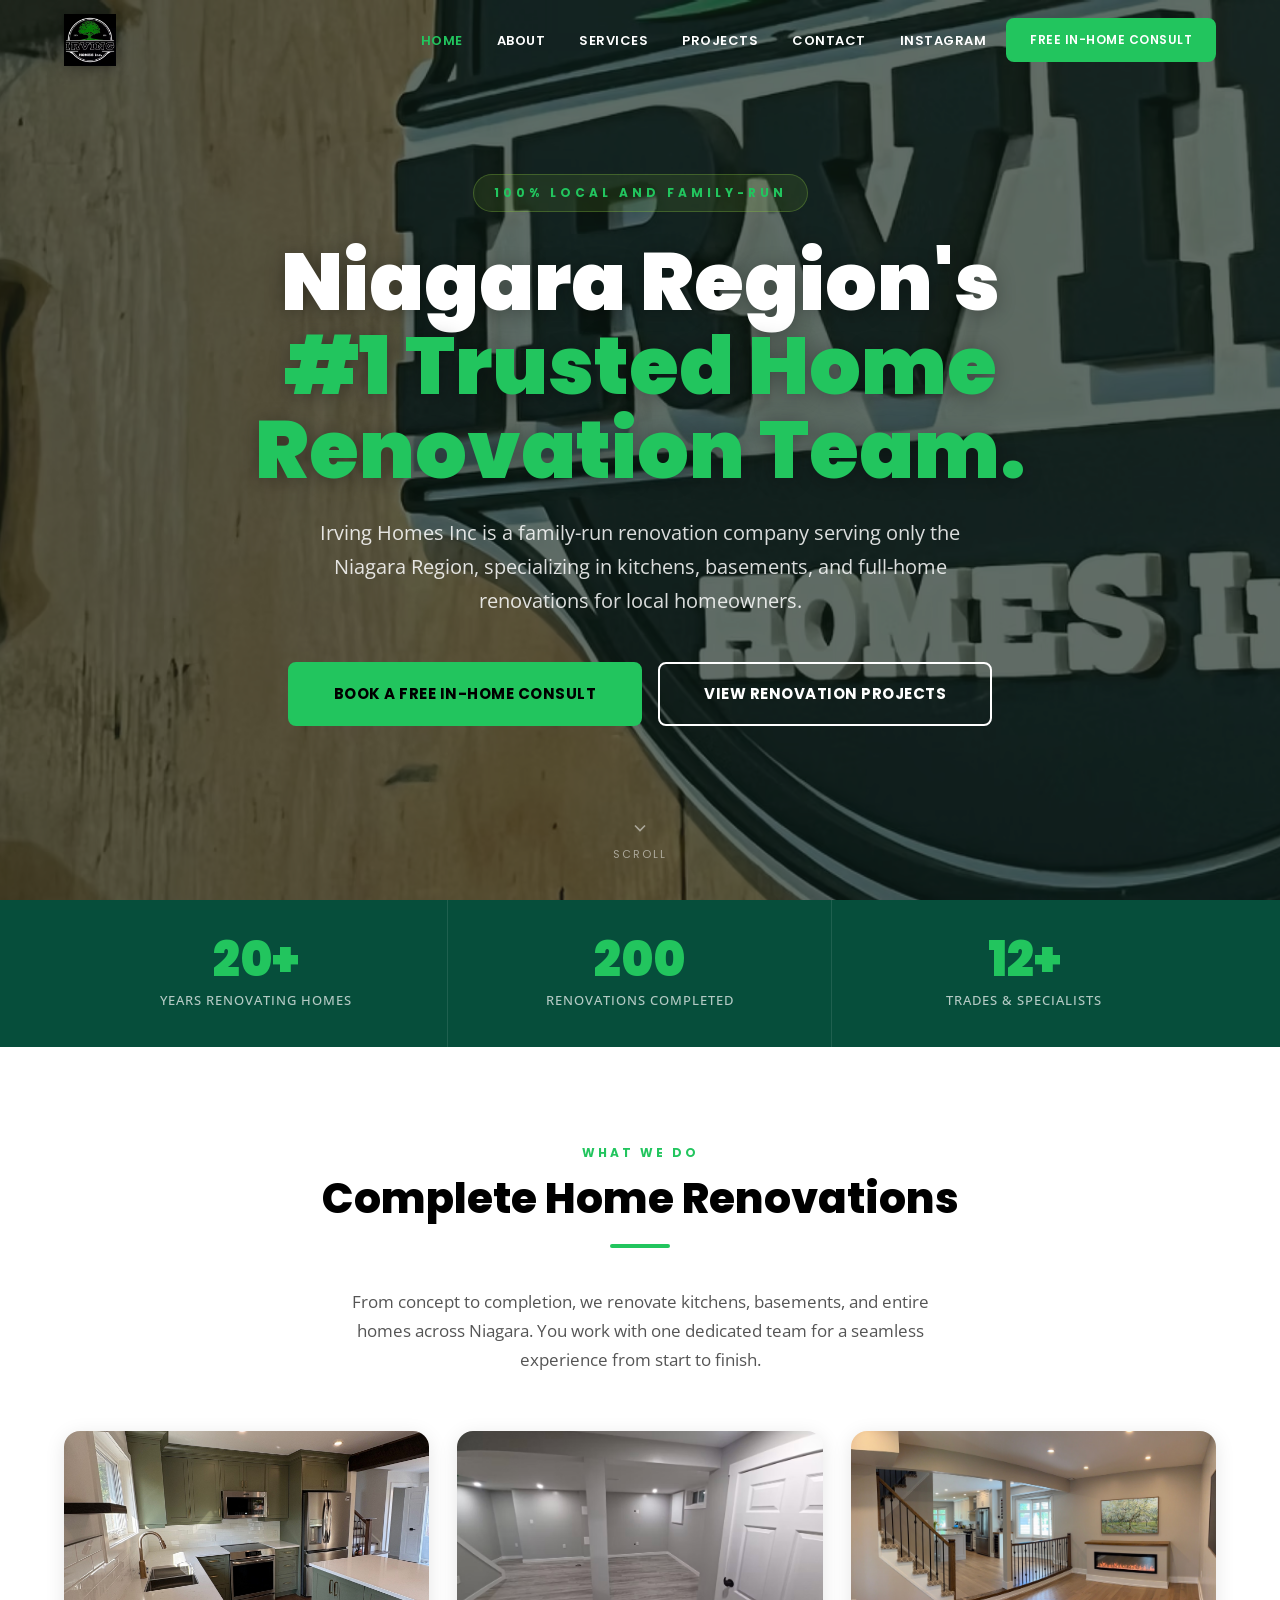
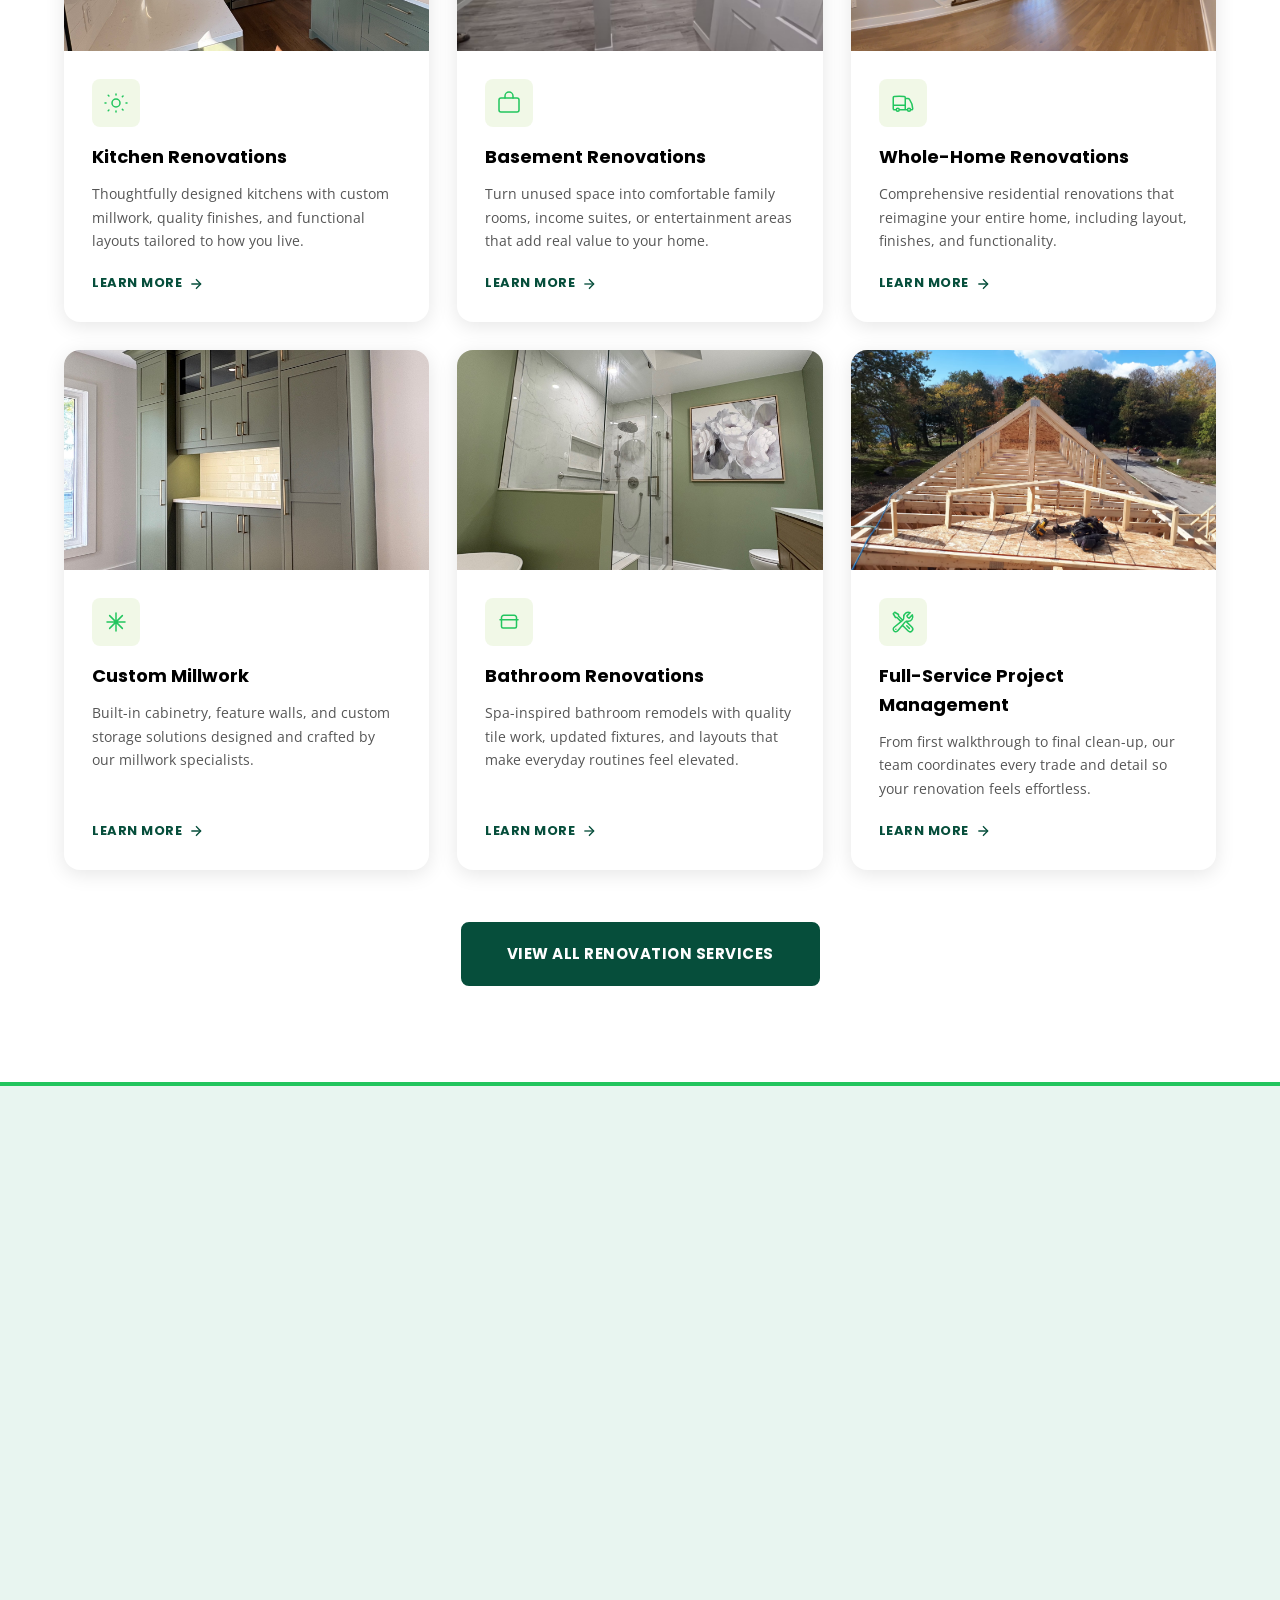
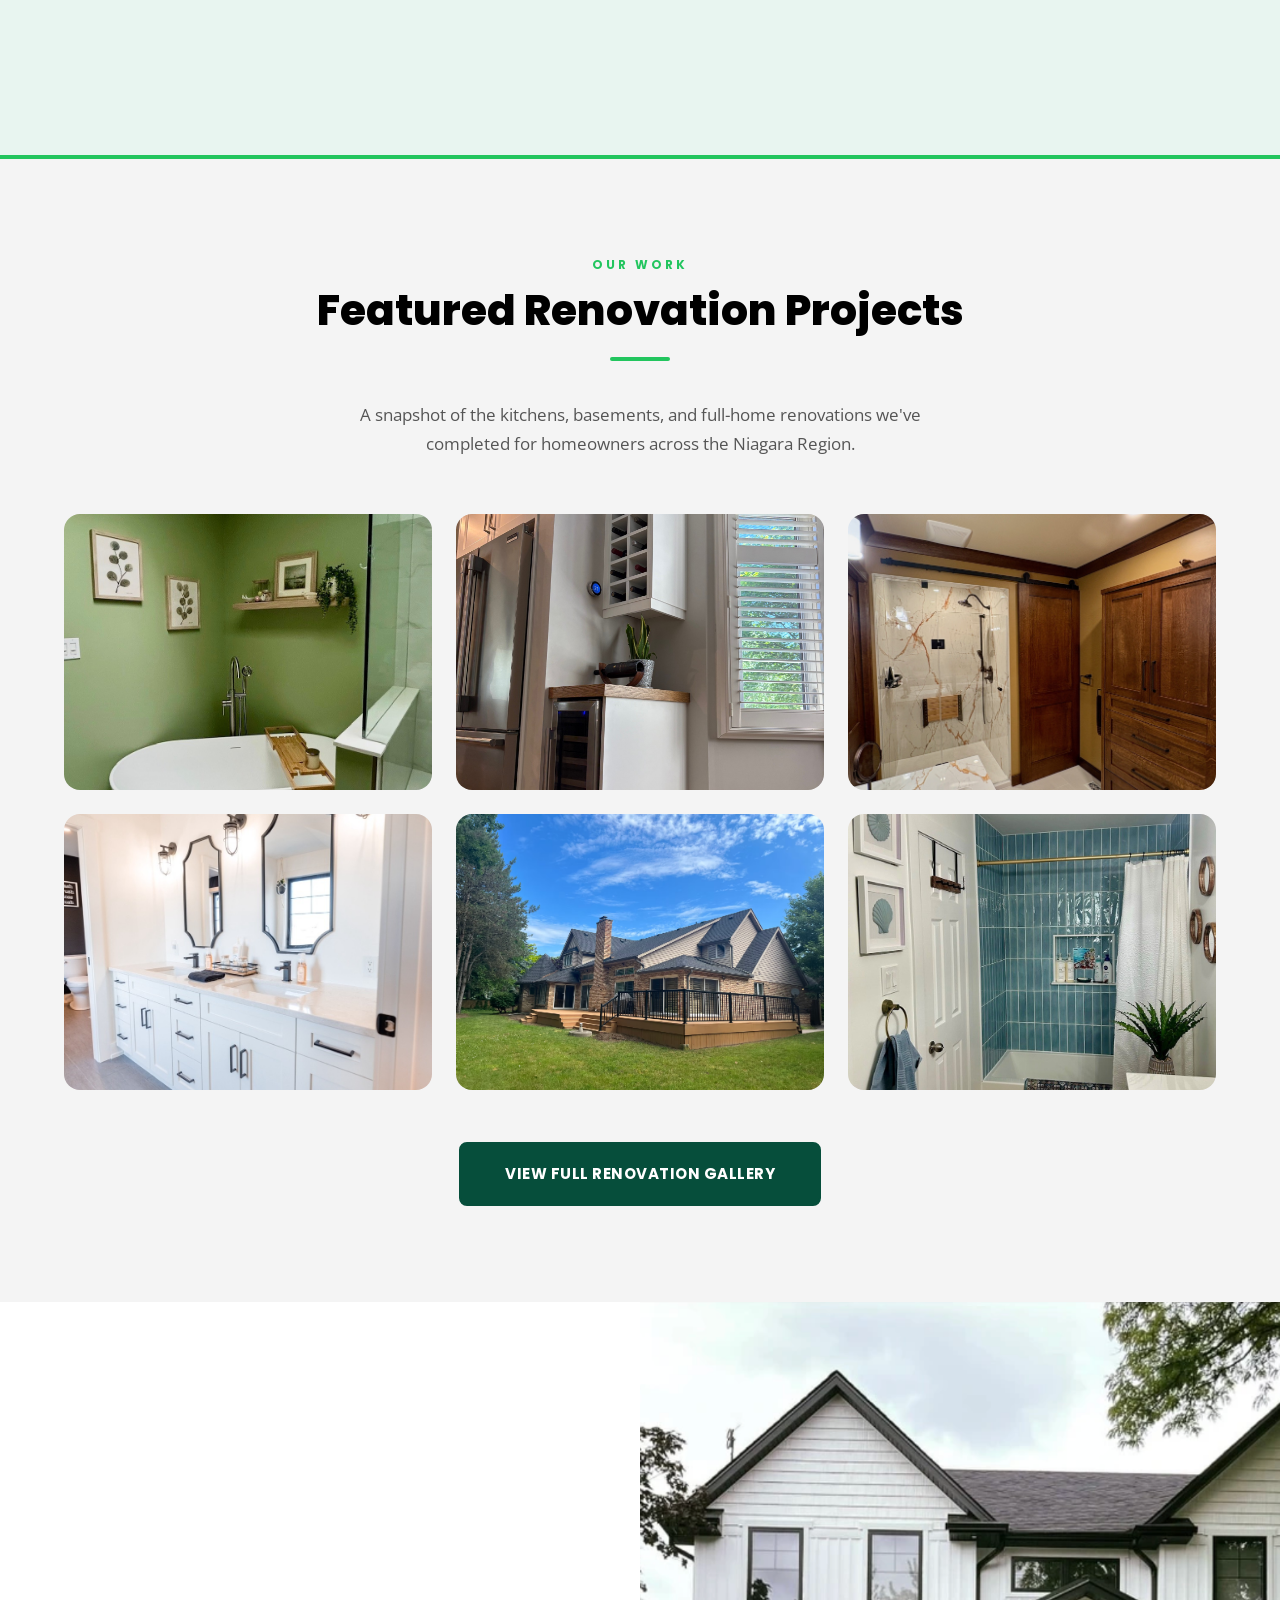
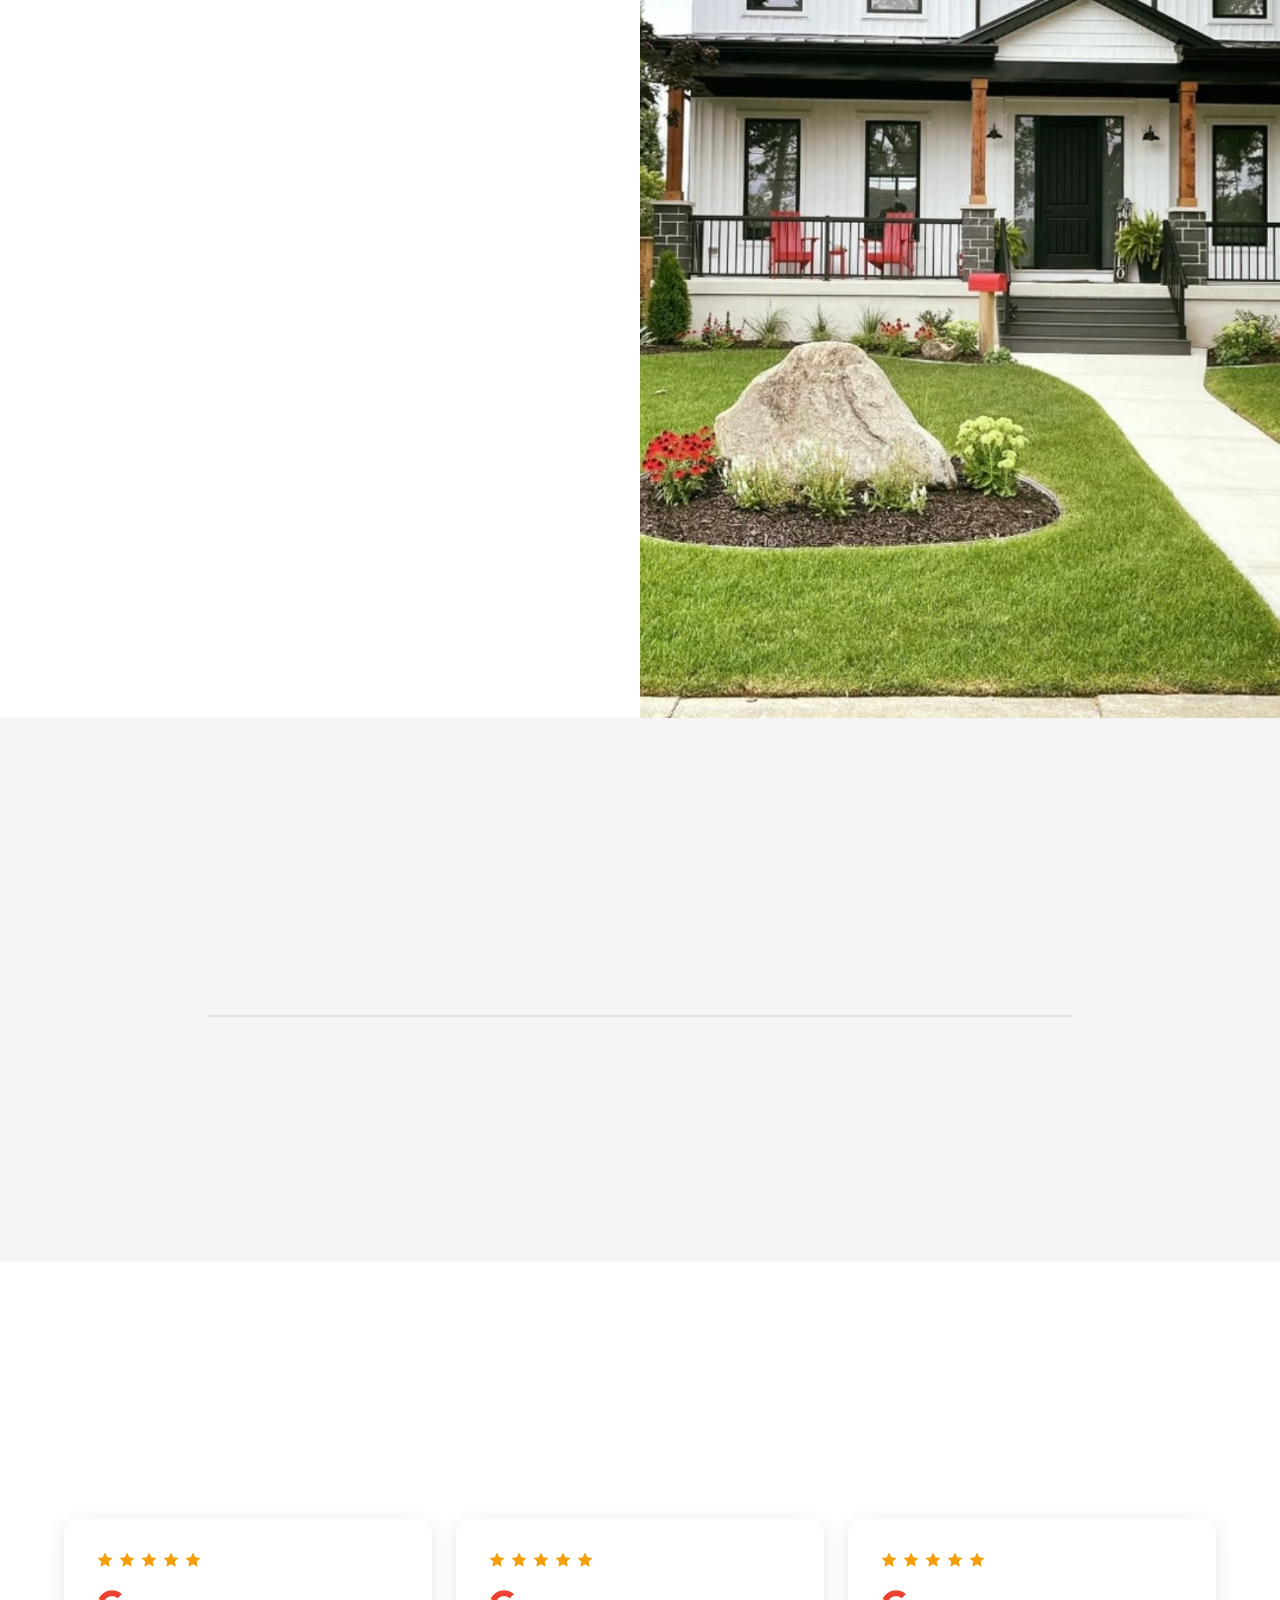
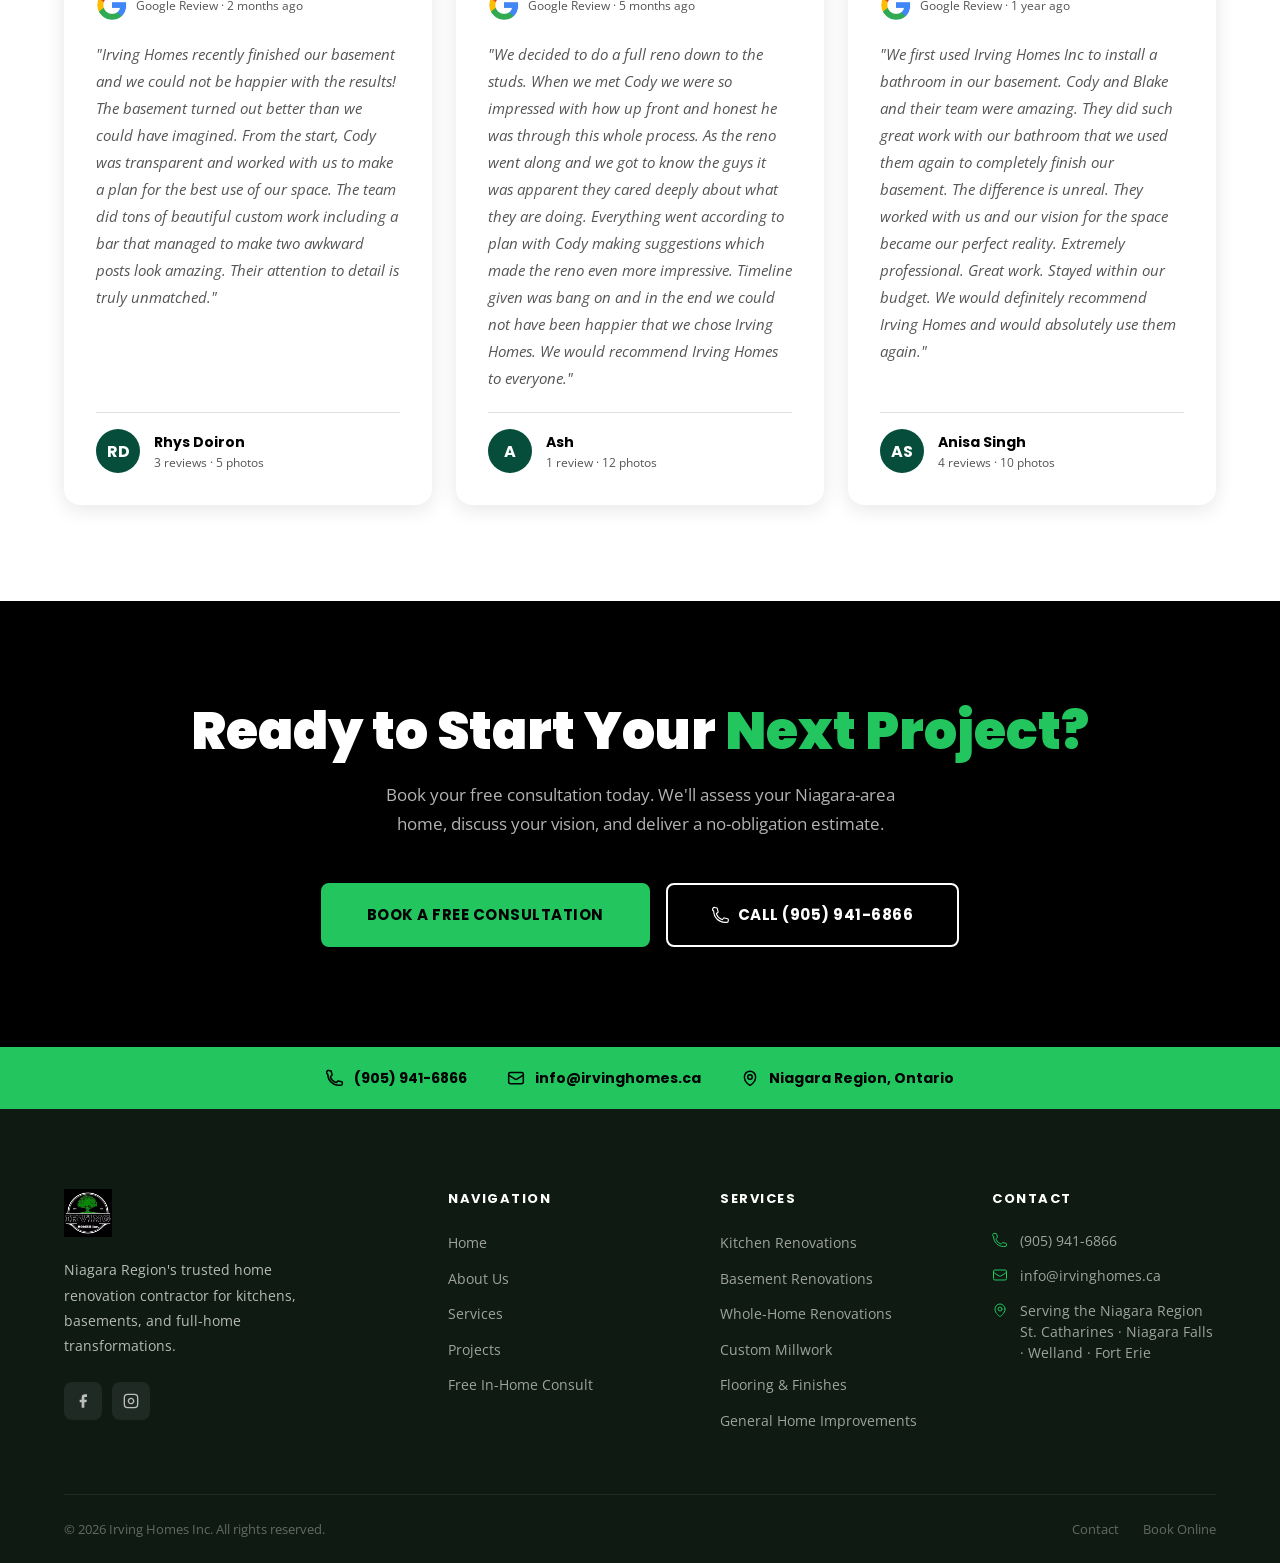
==== commit f4ee8279: "Revert navbar logo to logo.jpg and original size (52px) Made-with: Cursor" ====
--- a/index.html
+++ b/index.html
@@ -22,7 +22,7 @@
 <nav class="navbar" id="navbar">
   <div class="container">
     <a href="index.html" class="nav-logo">
-      <img src="brand_assets/logo.png" alt="Irving Homes Inc" />
+      <img src="brand_assets/logo.jpg" alt="Irving Homes Inc" />
     </a>
 
     <ul class="nav-links">
--- a/css/style.css
+++ b/css/style.css
@@ -205,7 +205,7 @@
 }
 
 .nav-logo img {
-  height: 72px;
+  height: 52px;
   width: auto;
   filter: drop-shadow(0 2px 8px rgba(0,0,0,0.4));
 }
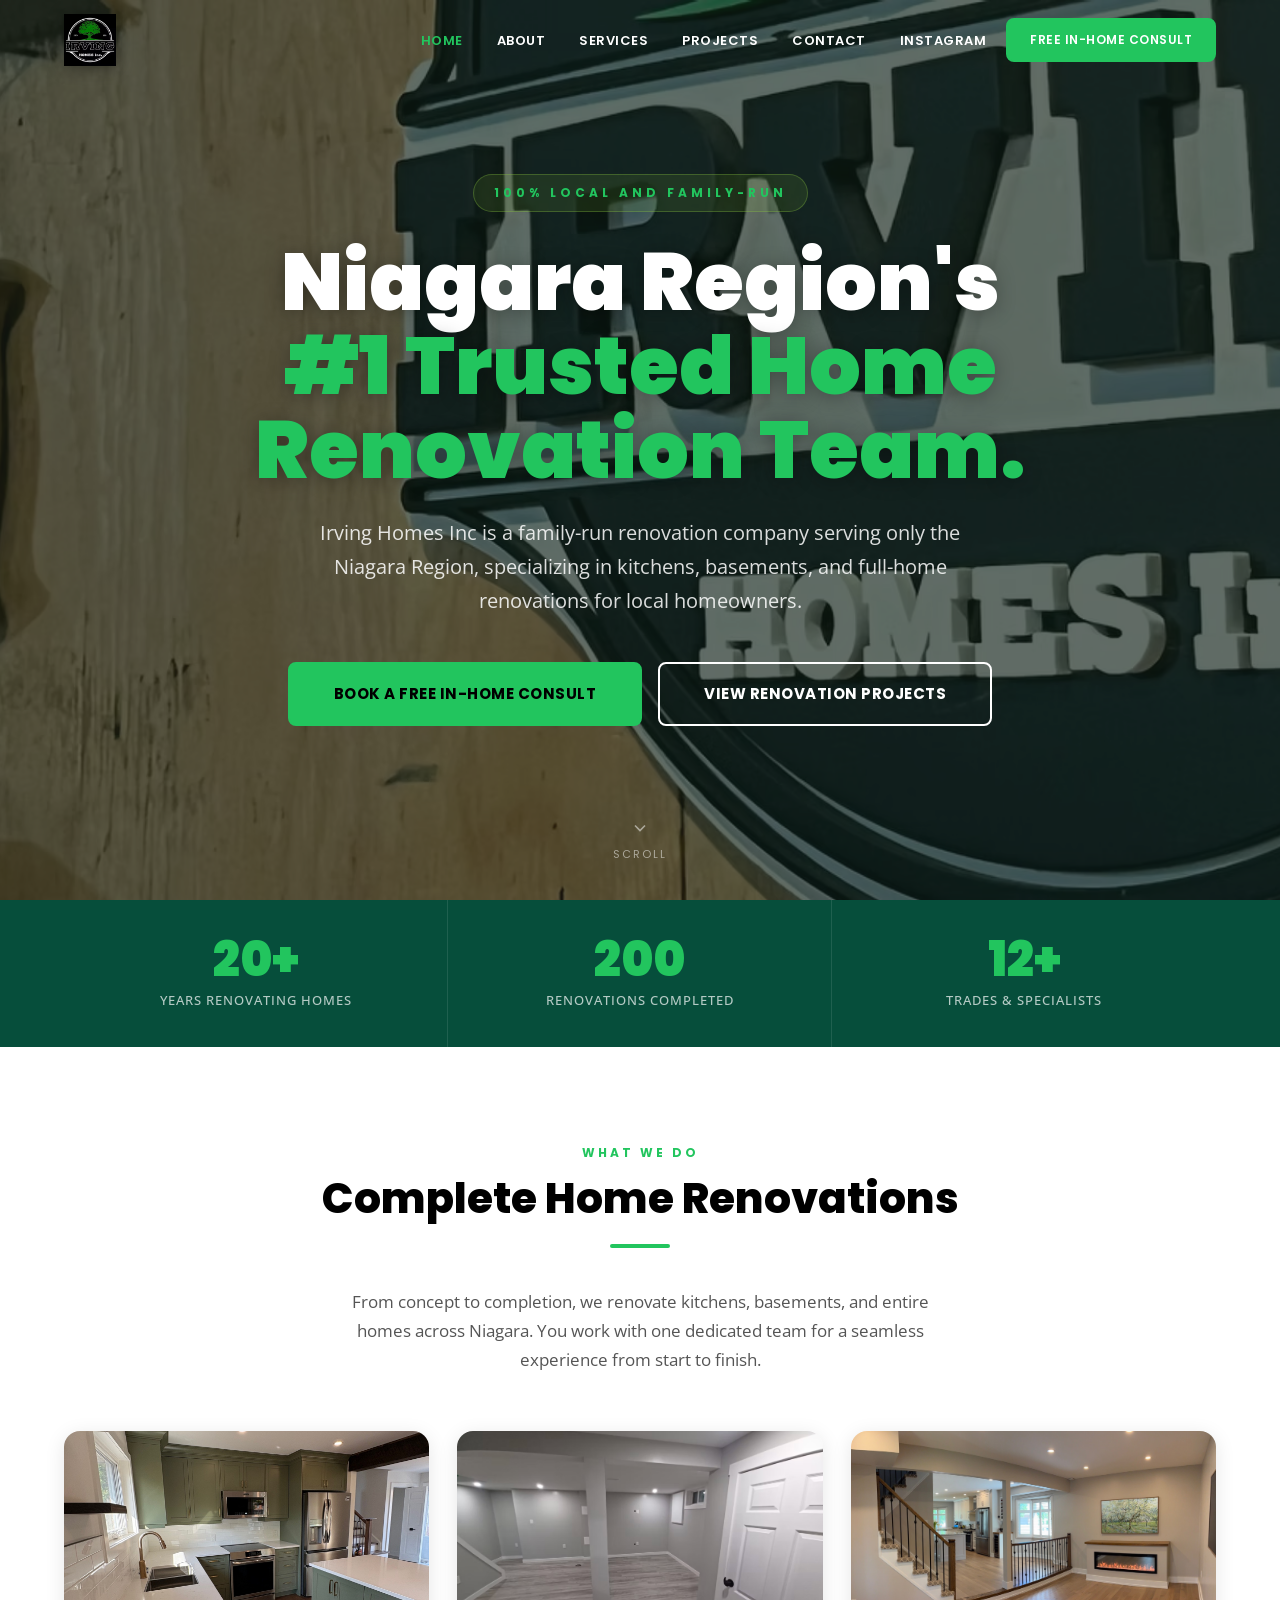
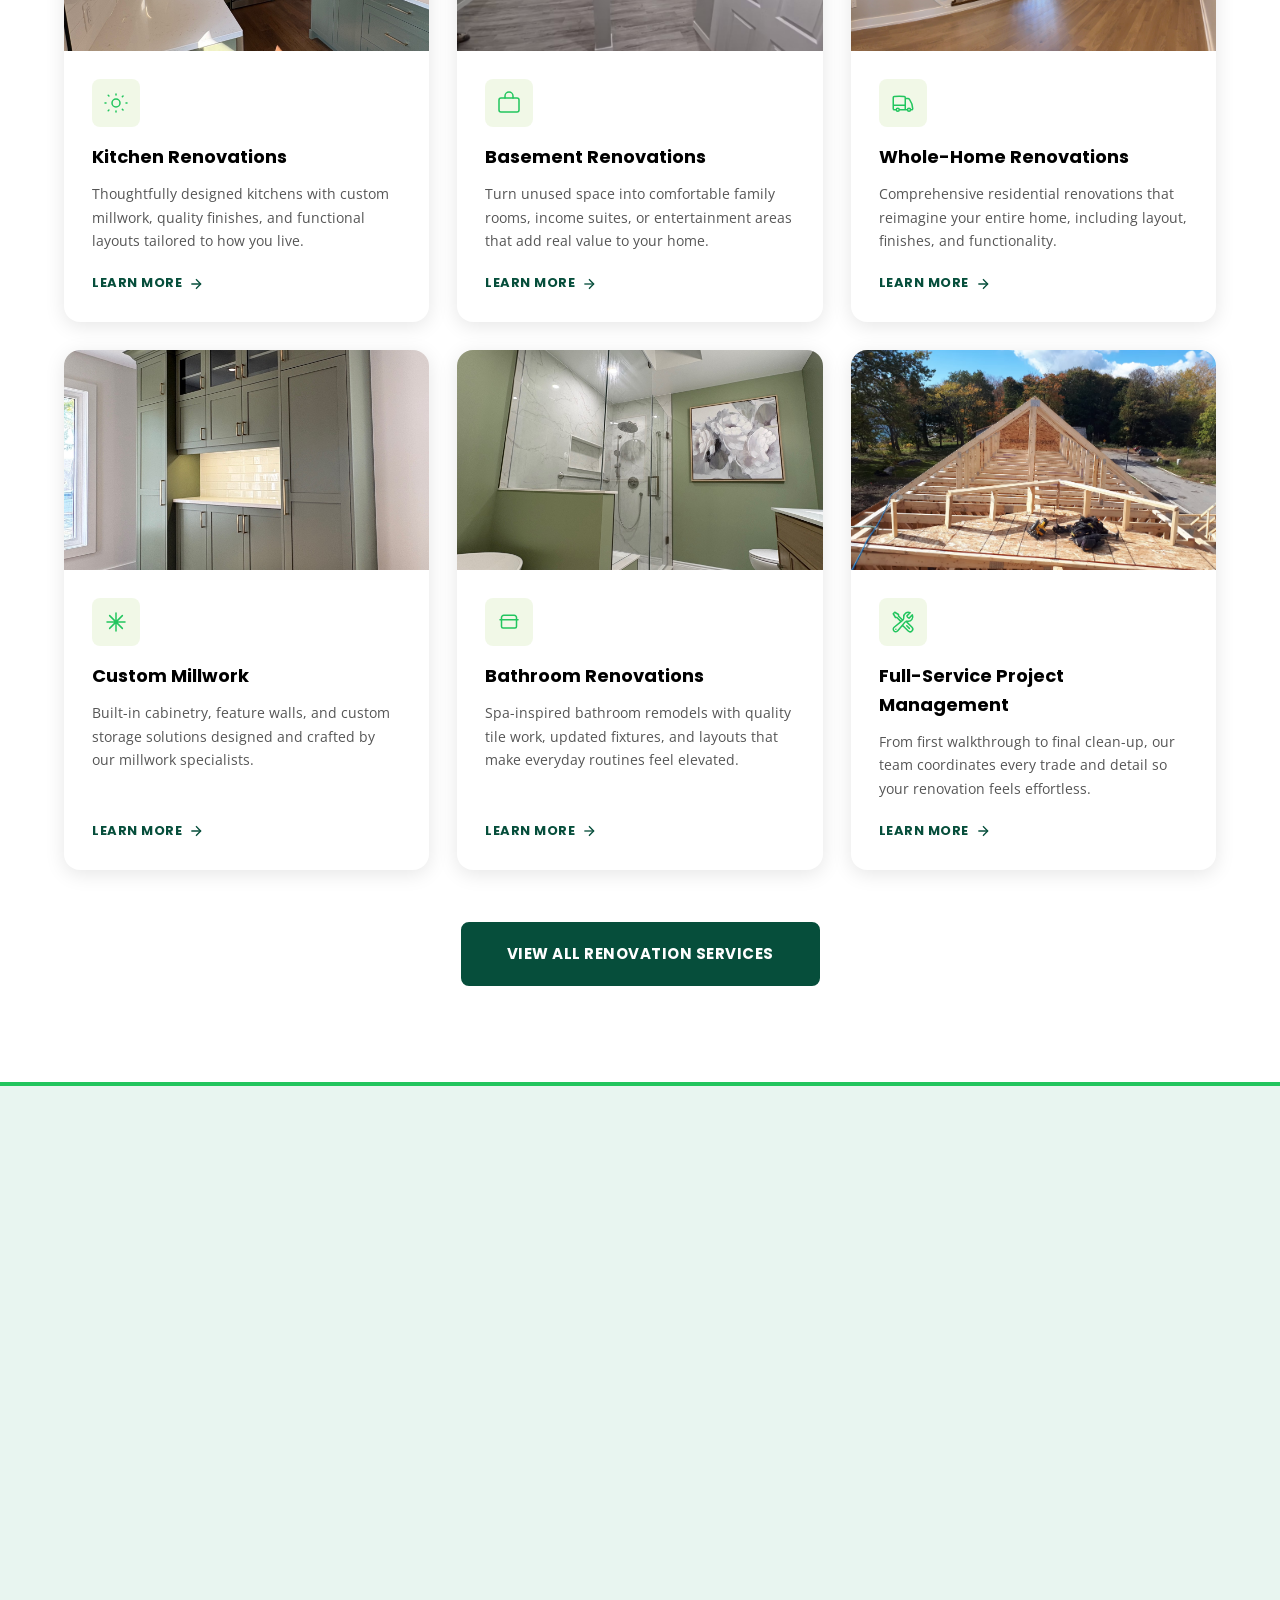
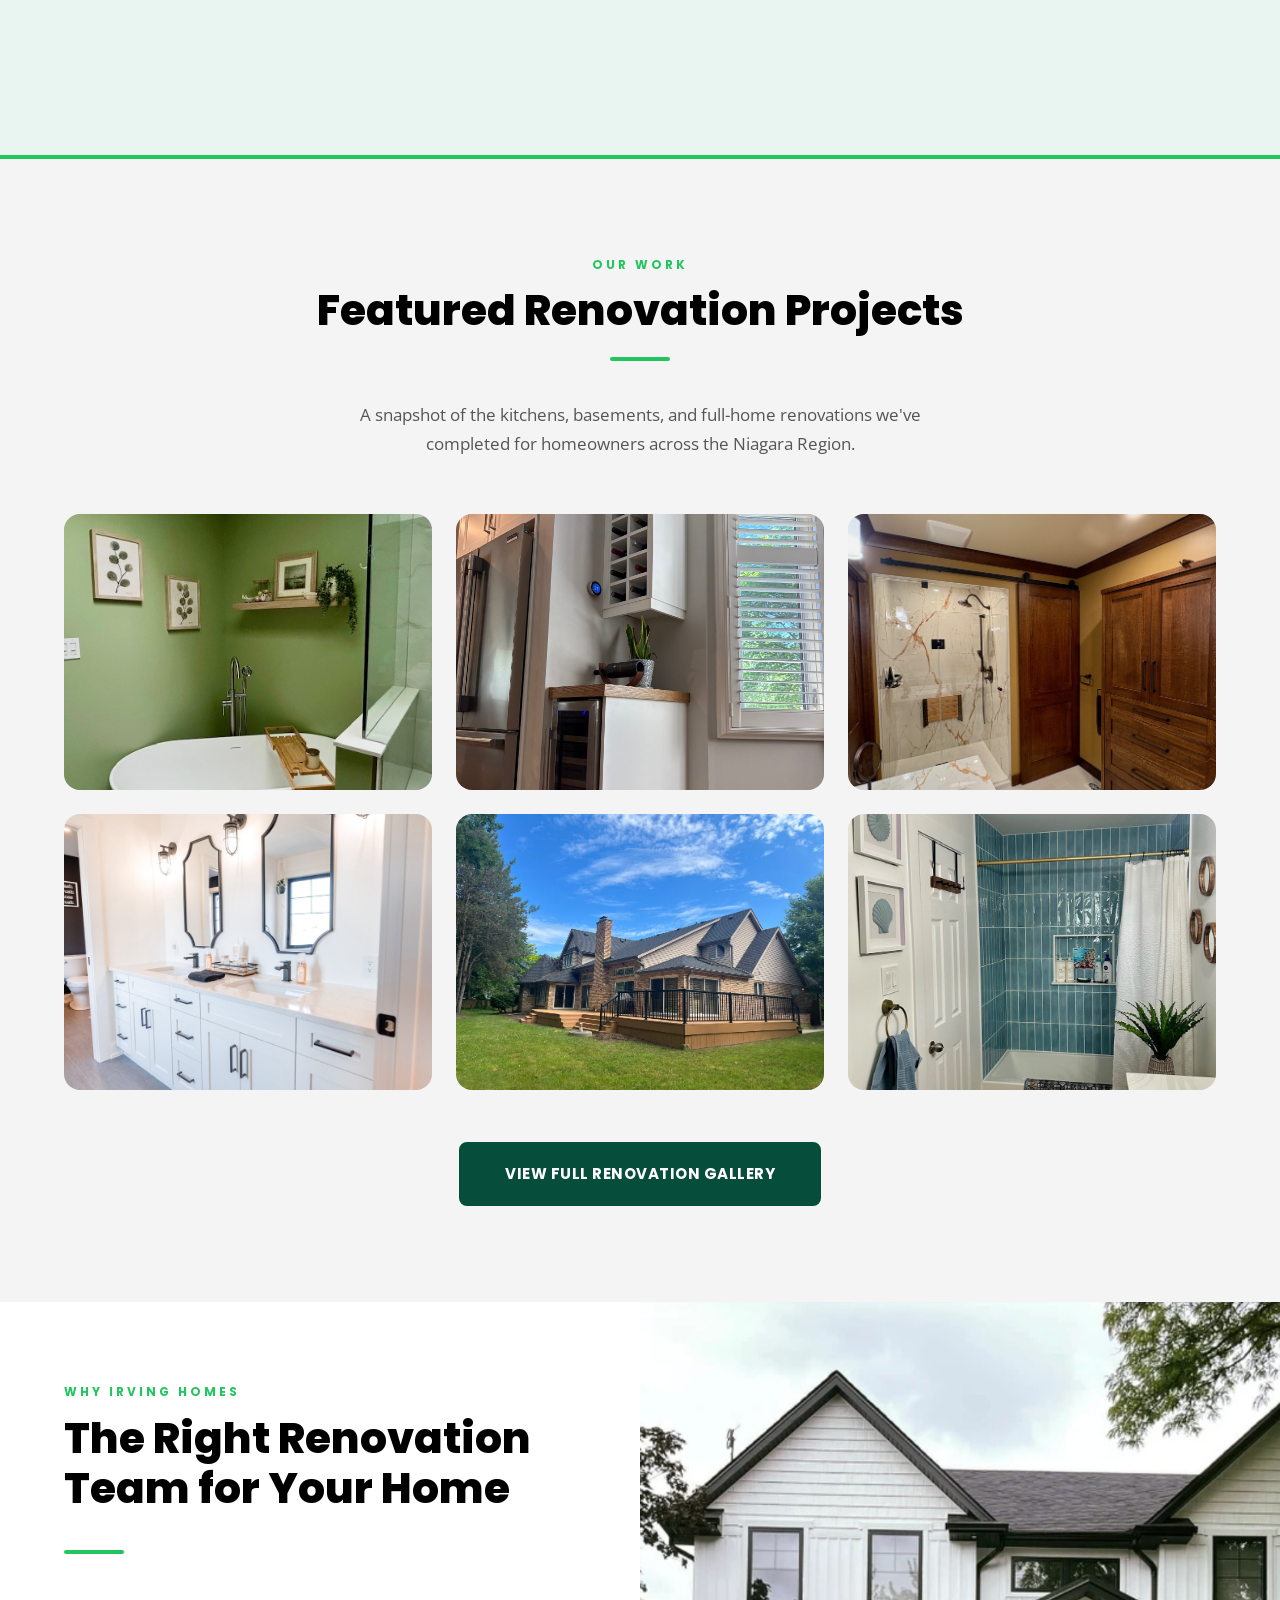
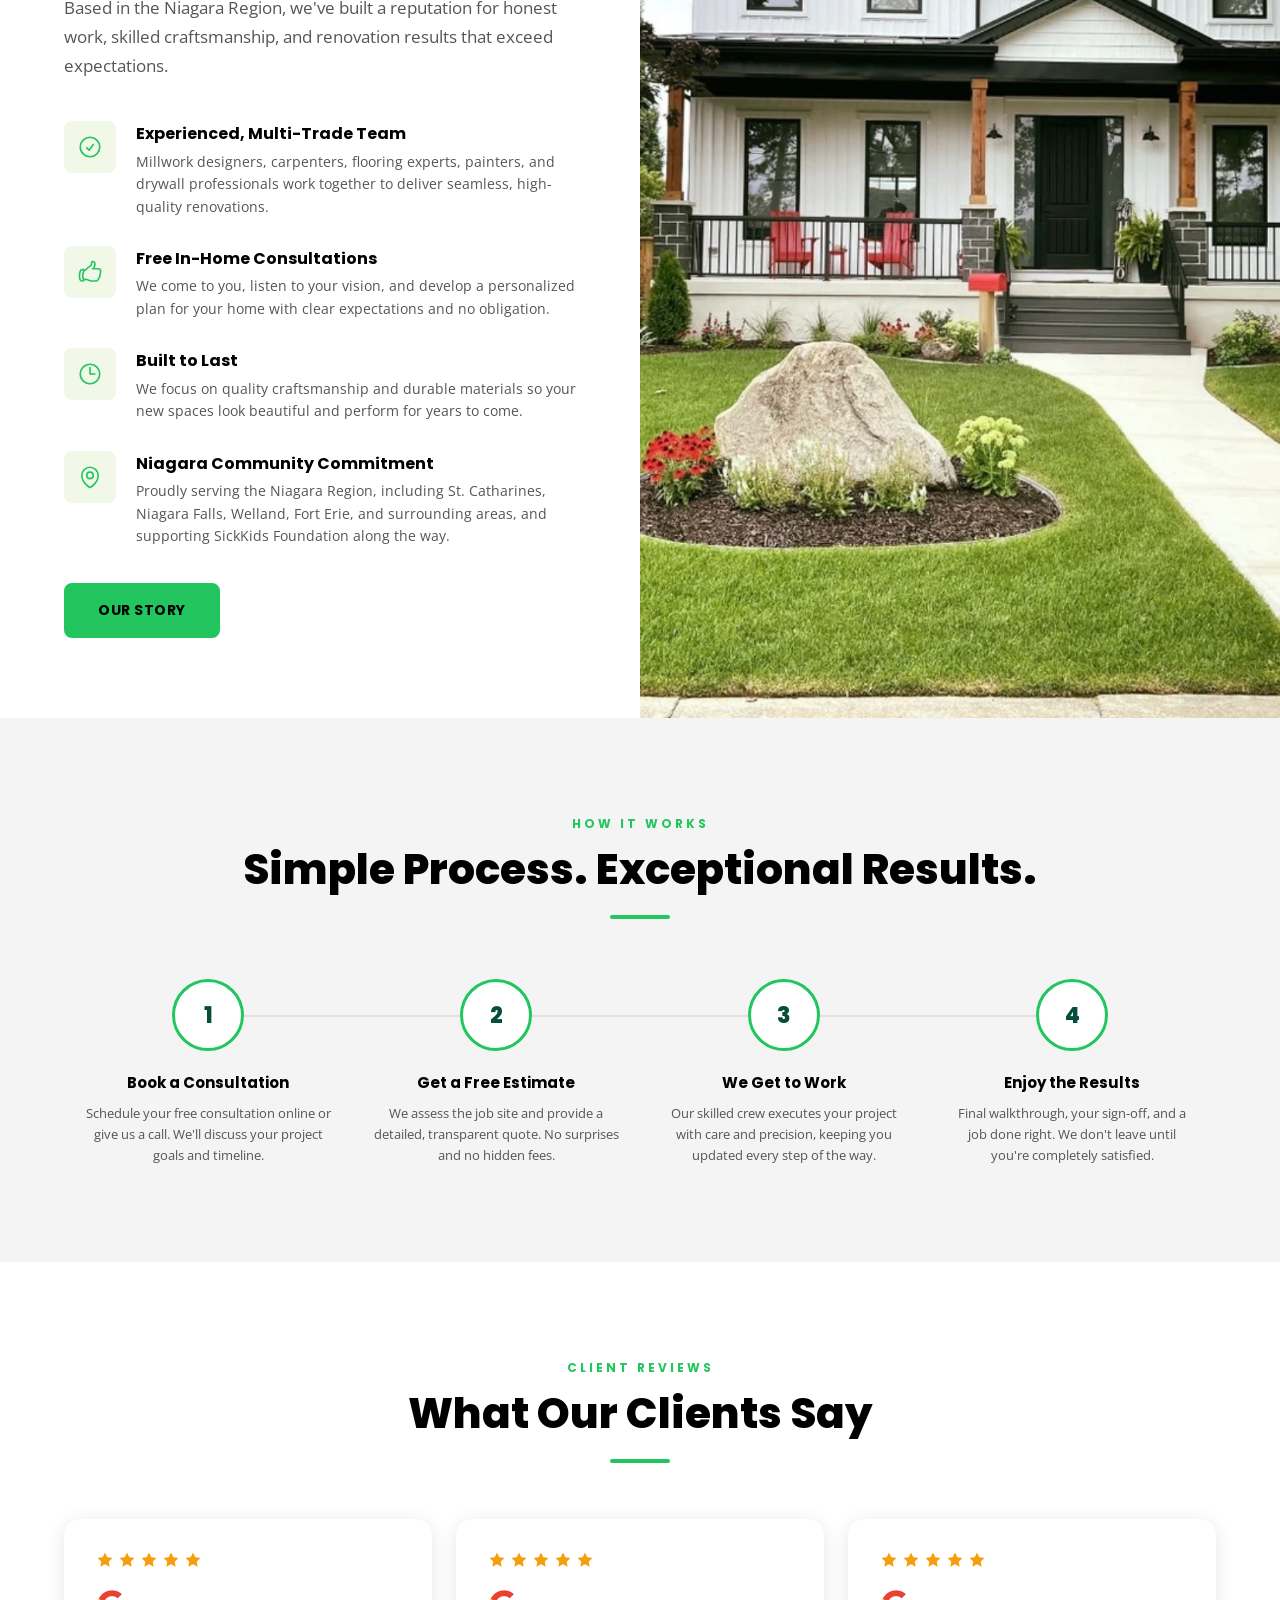
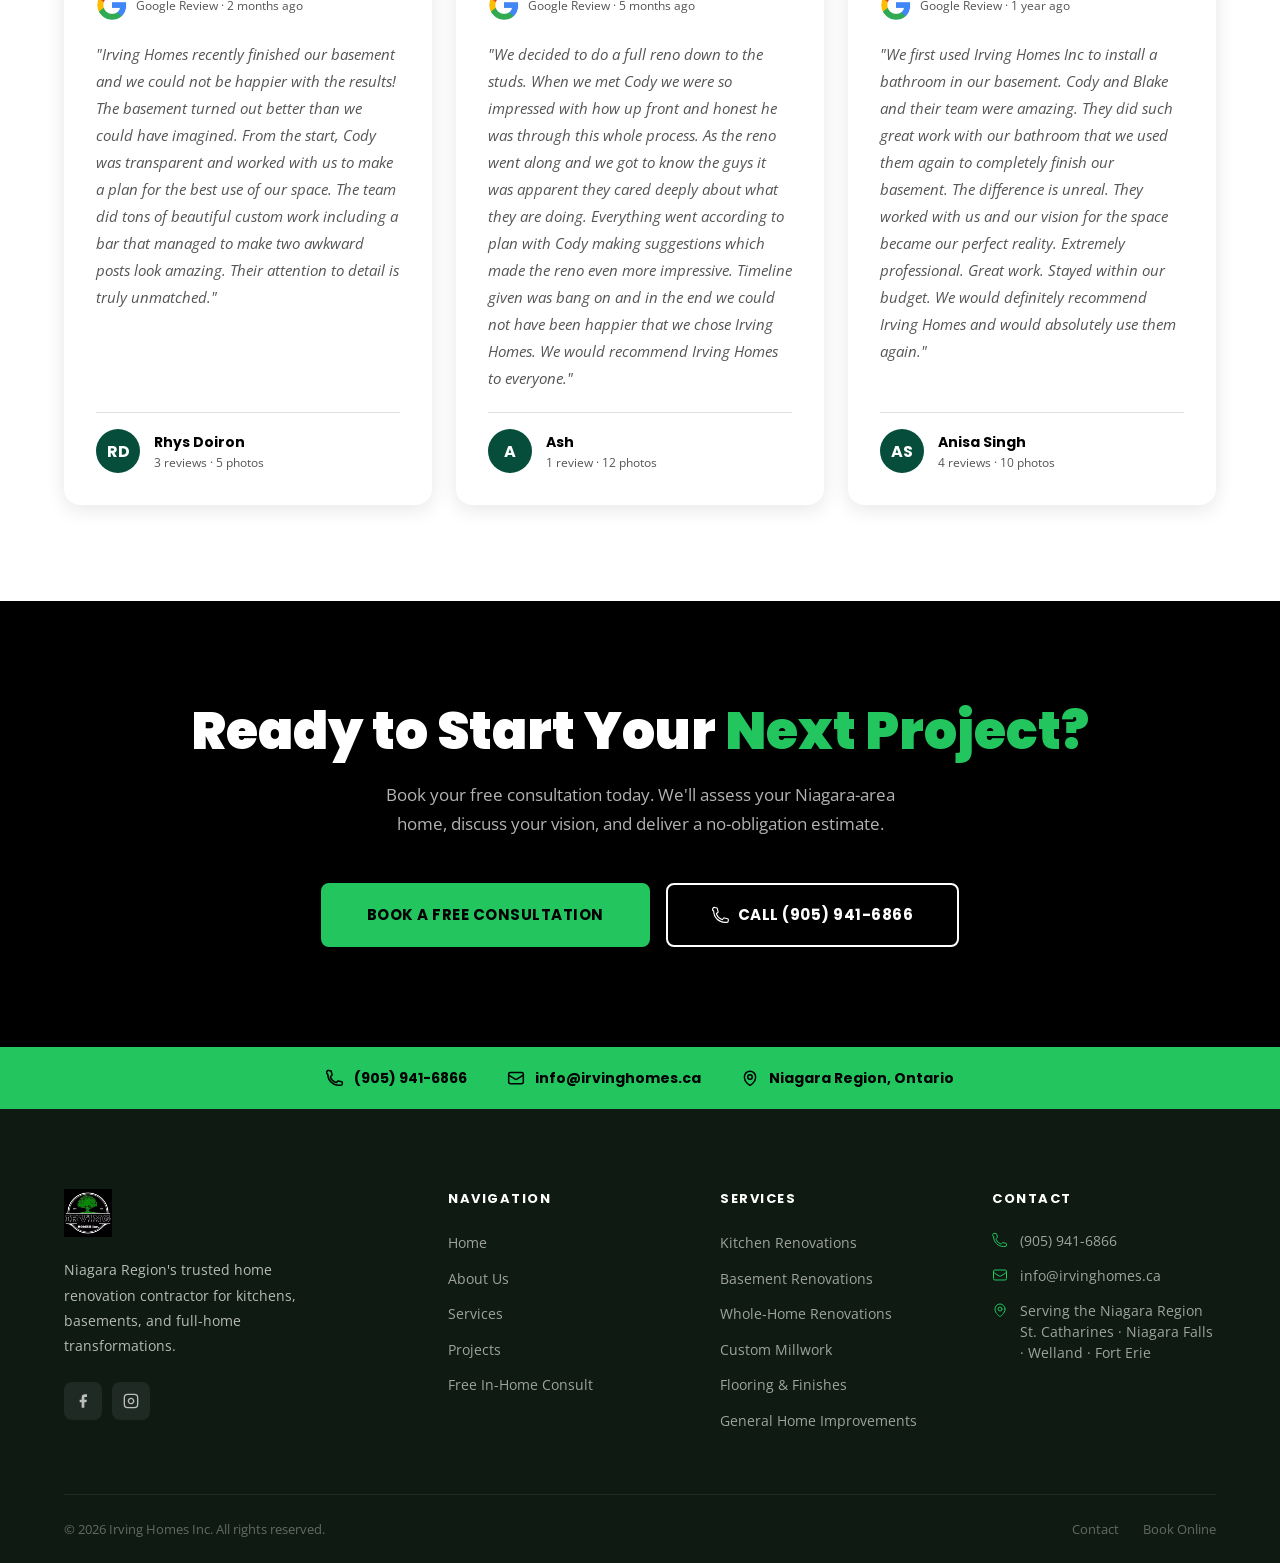
==== commit a08b1053: "Hero: fix mobile — picture/img with AVIF+JPG fallback for iPhone, object-fit for all devices Made-wi" ====
--- a/index.html
+++ b/index.html
@@ -56,7 +56,12 @@
      HERO
      ============================================================ -->
 <section class="hero">
-  <div class="hero-bg" style="background-image: url('brand_assets/main.avif');"></div>
+  <div class="hero-bg">
+    <picture>
+      <source srcset="brand_assets/main.avif" type="image/avif" />
+      <img src="brand_assets/main.jpg" alt="" />
+    </picture>
+  </div>
   <div class="hero-overlay"></div>
 
   <div class="hero-content">
--- a/css/style.css
+++ b/css/style.css
@@ -243,14 +243,18 @@
   flex-direction: column;
   gap: 5px;
   cursor: pointer;
-  padding: 4px;
+  padding: 8px;
+  background: transparent;
+  border: none;
+  appearance: none;
+  -webkit-appearance: none;
 }
 
 .nav-toggle span {
   display: block;
   width: 26px;
   height: 2px;
-  background: var(--white);
+  background: var(--green-accent);
   border-radius: 2px;
   transition: all var(--transition);
 }
@@ -316,9 +320,18 @@
 .hero-bg {
   position: absolute;
   inset: 0;
-  background-size: cover;
-  background-position: center;
-  background-attachment: fixed;
+  overflow: hidden;
+}
+
+.hero-bg picture,
+.hero-bg img {
+  position: absolute;
+  inset: 0;
+  width: 100%;
+  height: 100%;
+  object-fit: cover;
+  object-position: center;
+  display: block;
 }
 
 .hero-overlay {
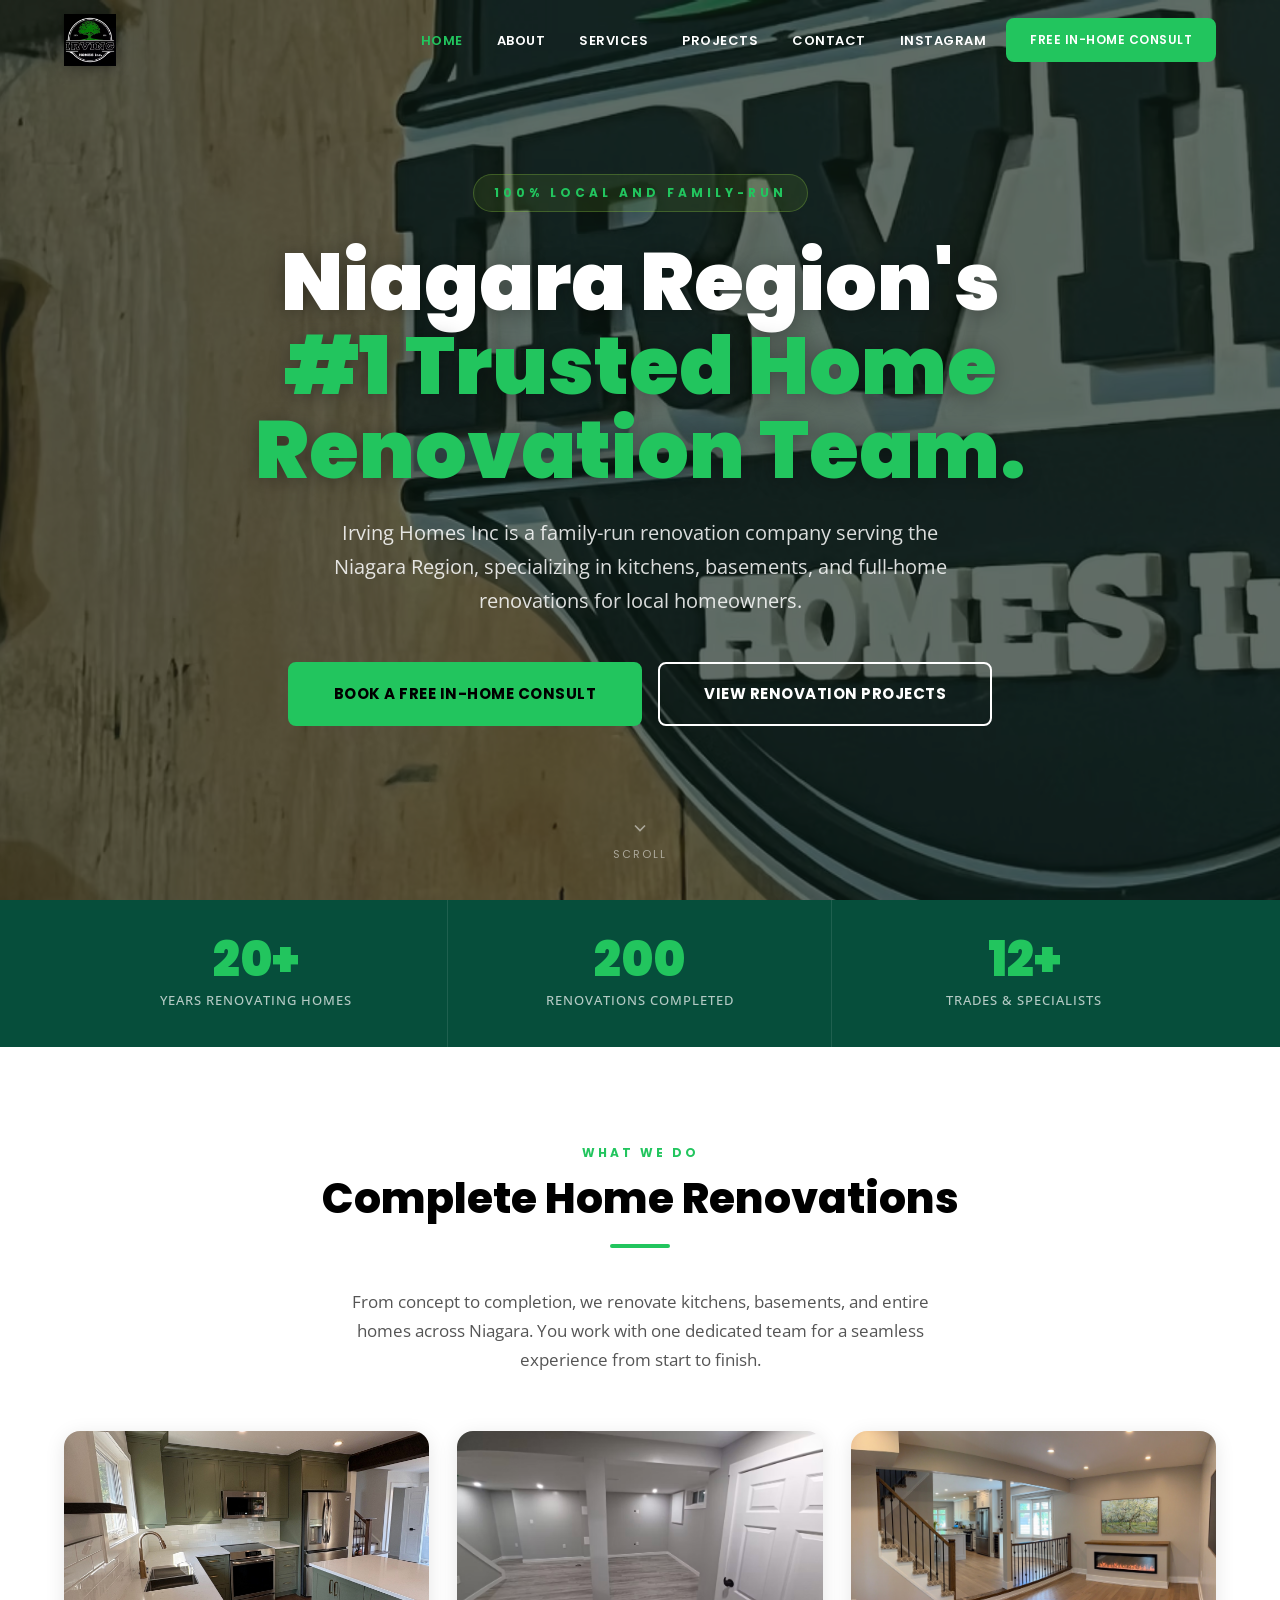
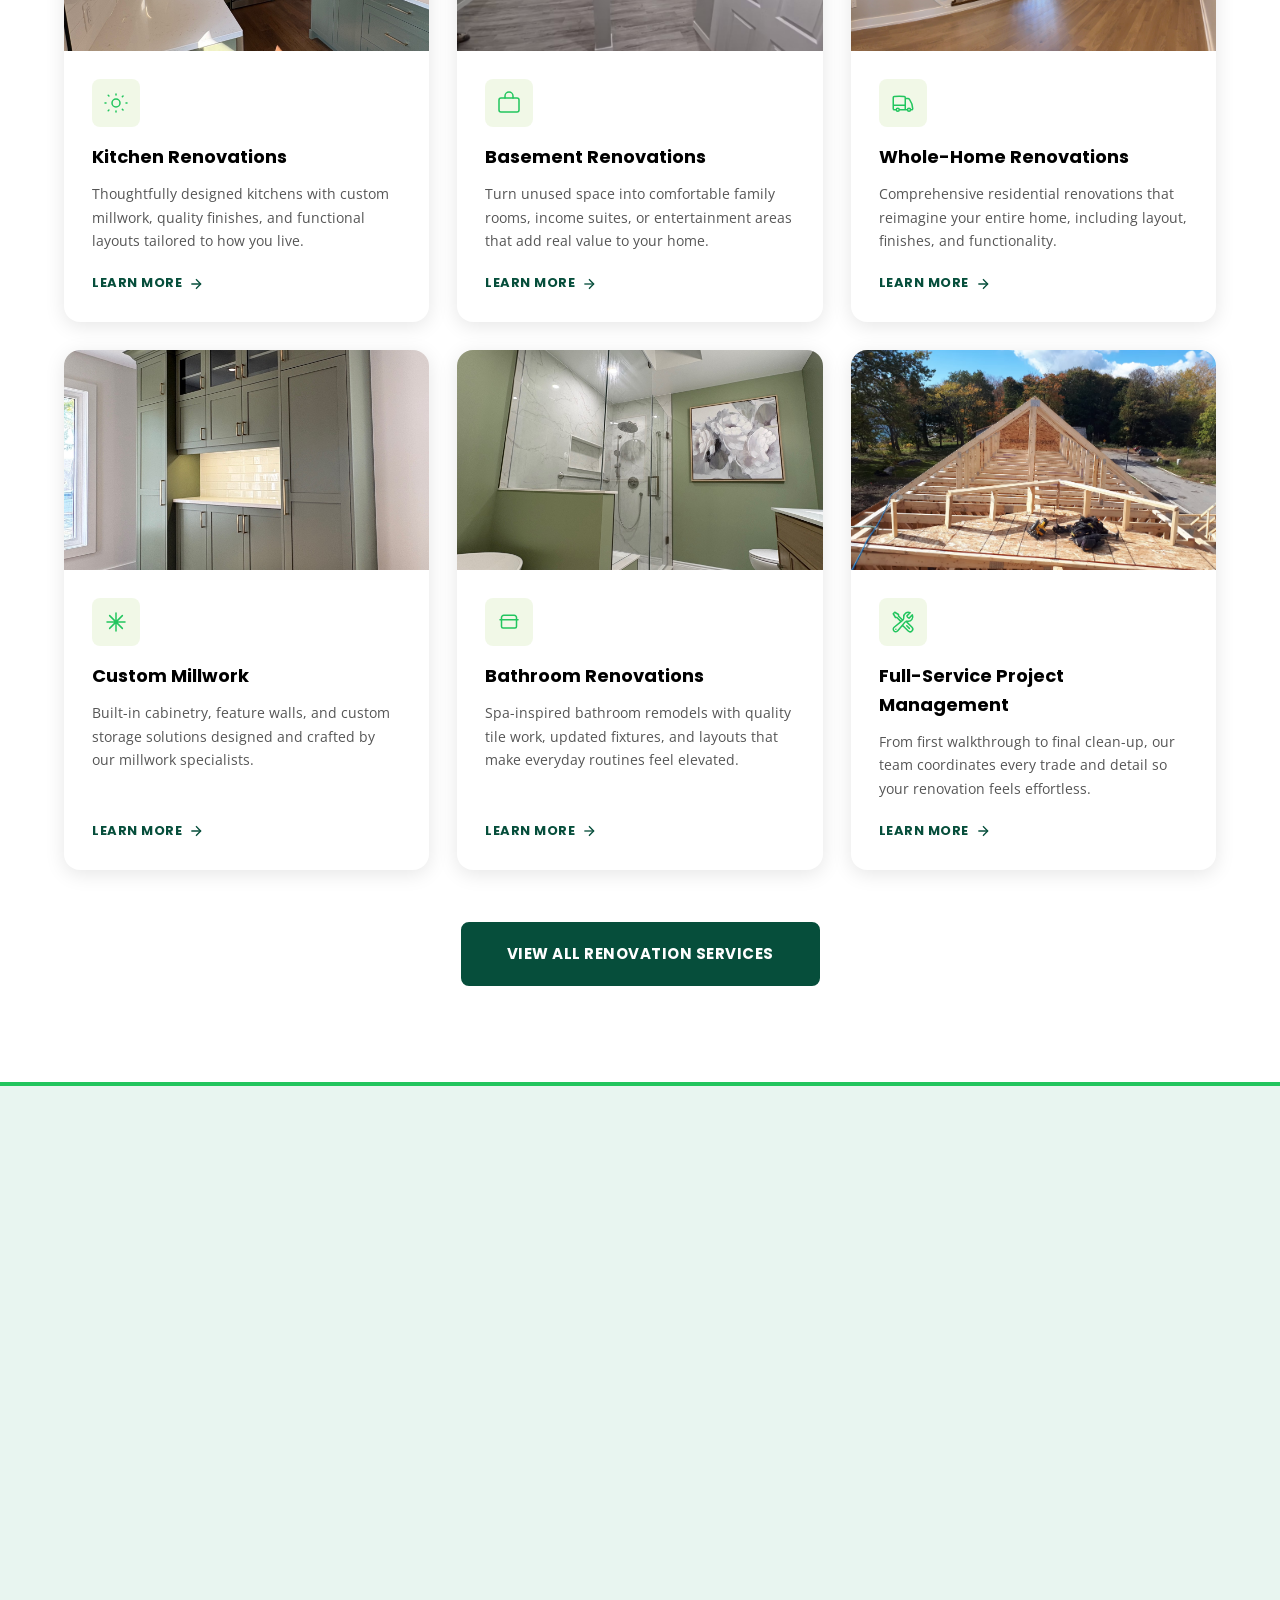
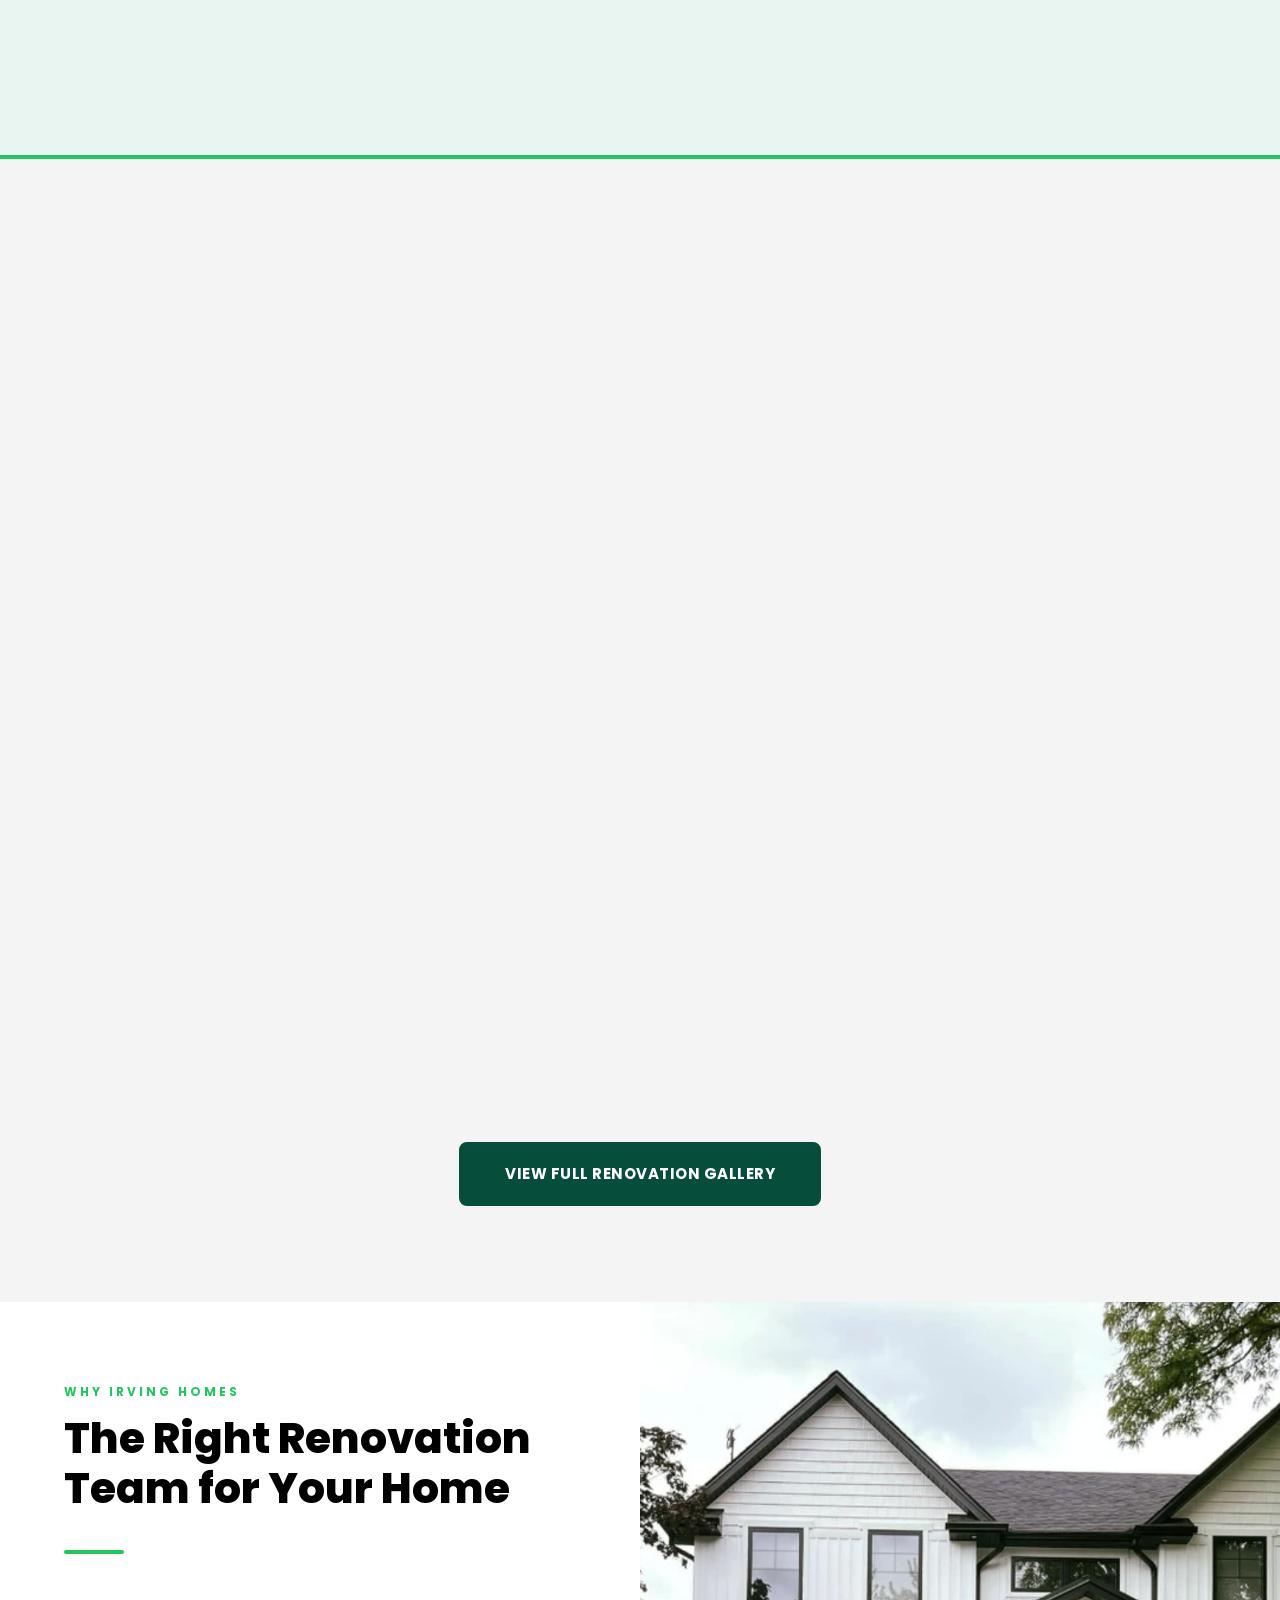
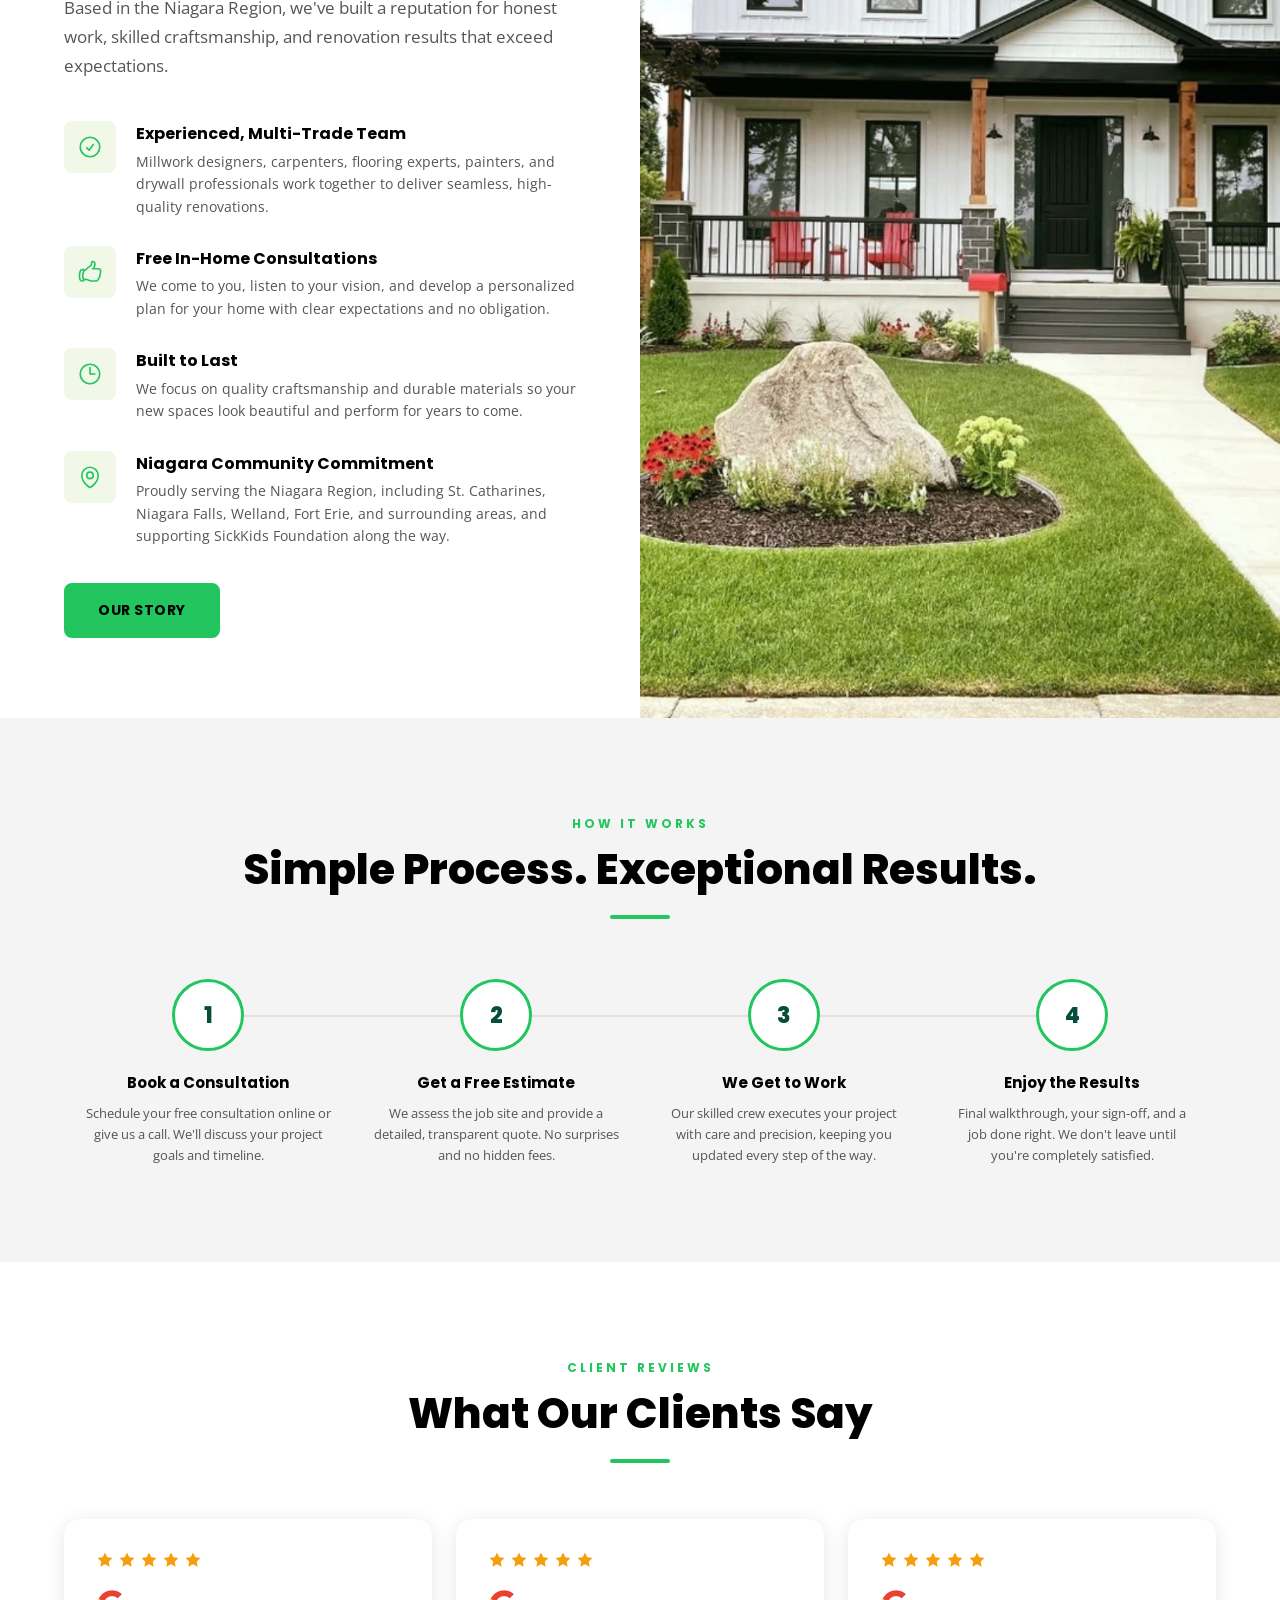
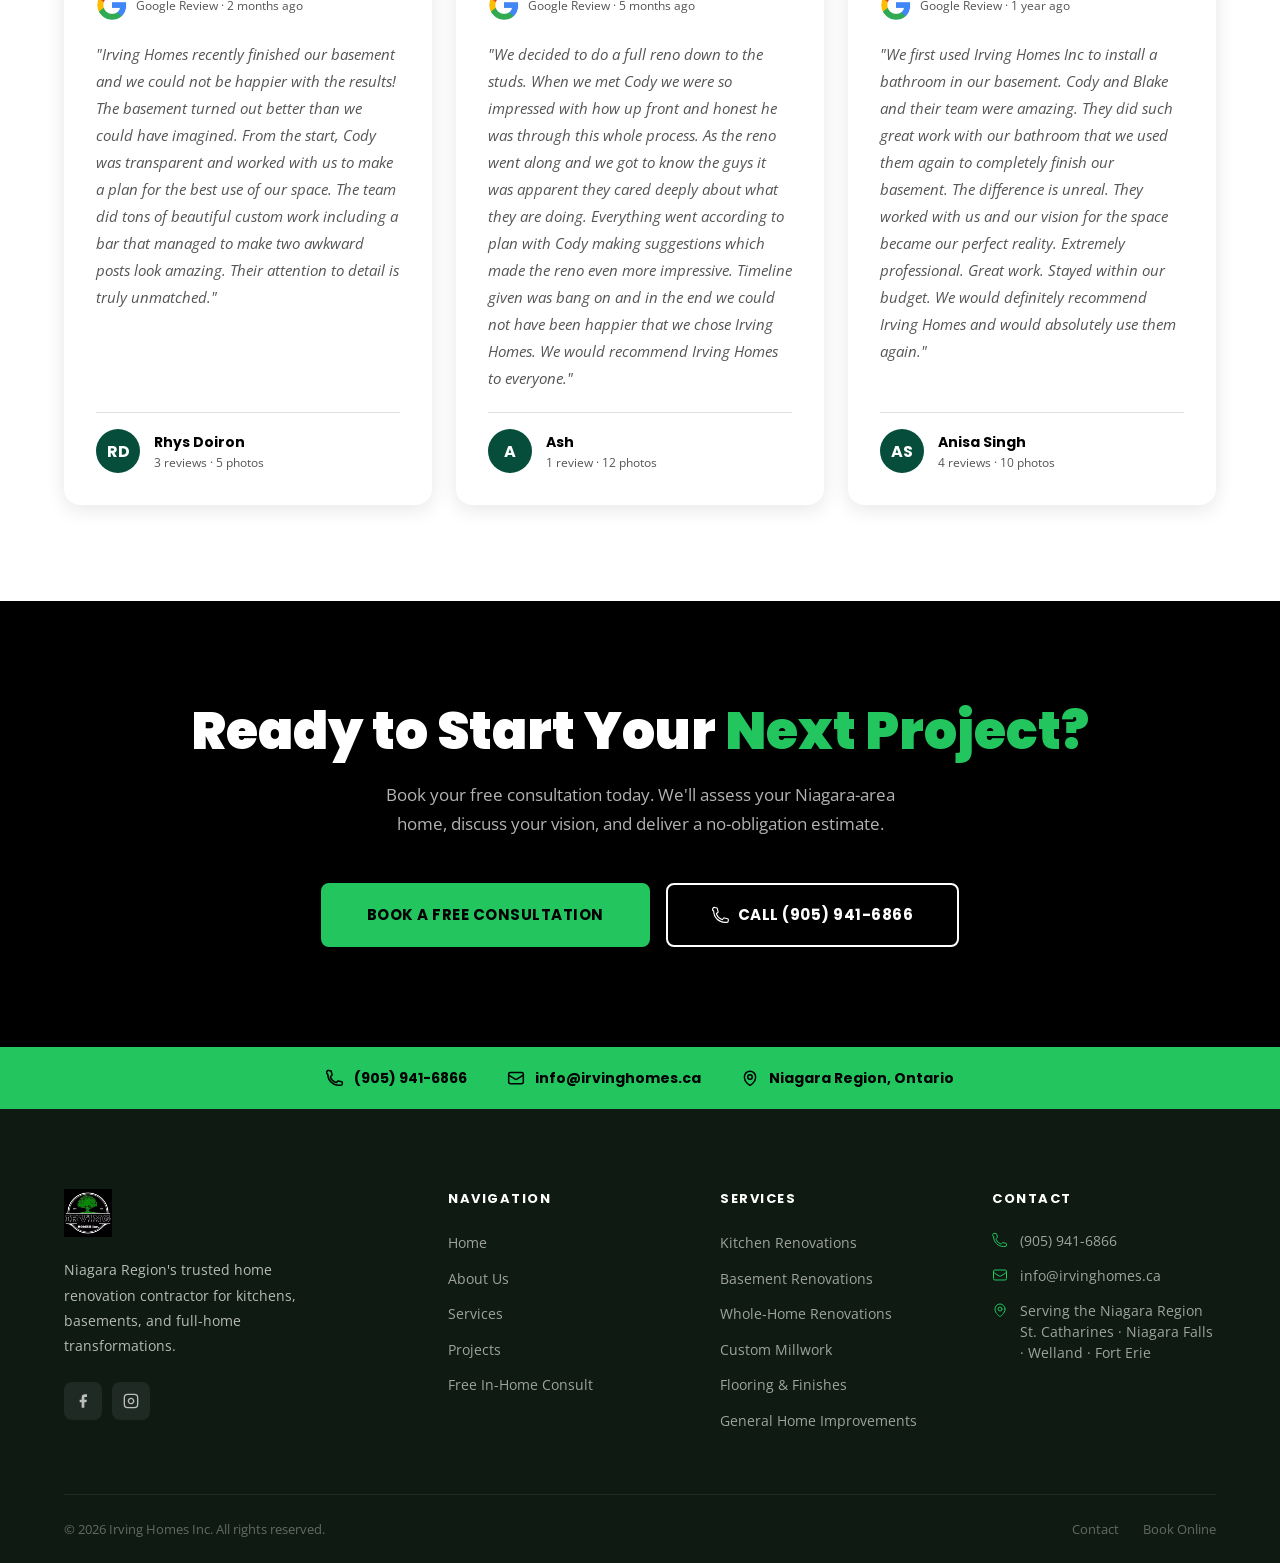
==== commit de1d9098: "Homepage: remove 'only' from hero subtitle Made-with: Cursor" ====
--- a/index.html
+++ b/index.html
@@ -67,7 +67,7 @@
   <div class="hero-content">
     <span class="hero-label">100% Local and Family-Run</span>
     <h1 class="hero-title">Niagara Region's<br /><span>#1 Trusted Home Renovation Team.</span></h1>
-    <p class="hero-subtitle">Irving Homes Inc is a family-run renovation company serving only the Niagara Region, specializing in kitchens, basements, and full-home renovations for local homeowners.</p>
+    <p class="hero-subtitle">Irving Homes Inc is a family-run renovation company serving the Niagara Region, specializing in kitchens, basements, and full-home renovations for local homeowners.</p>
     <div class="hero-cta">
       <a href="book.html" class="btn btn-primary btn-lg">Book a Free In-Home Consult</a>
       <a href="projects.html" class="btn btn-outline btn-lg">View Renovation Projects</a>
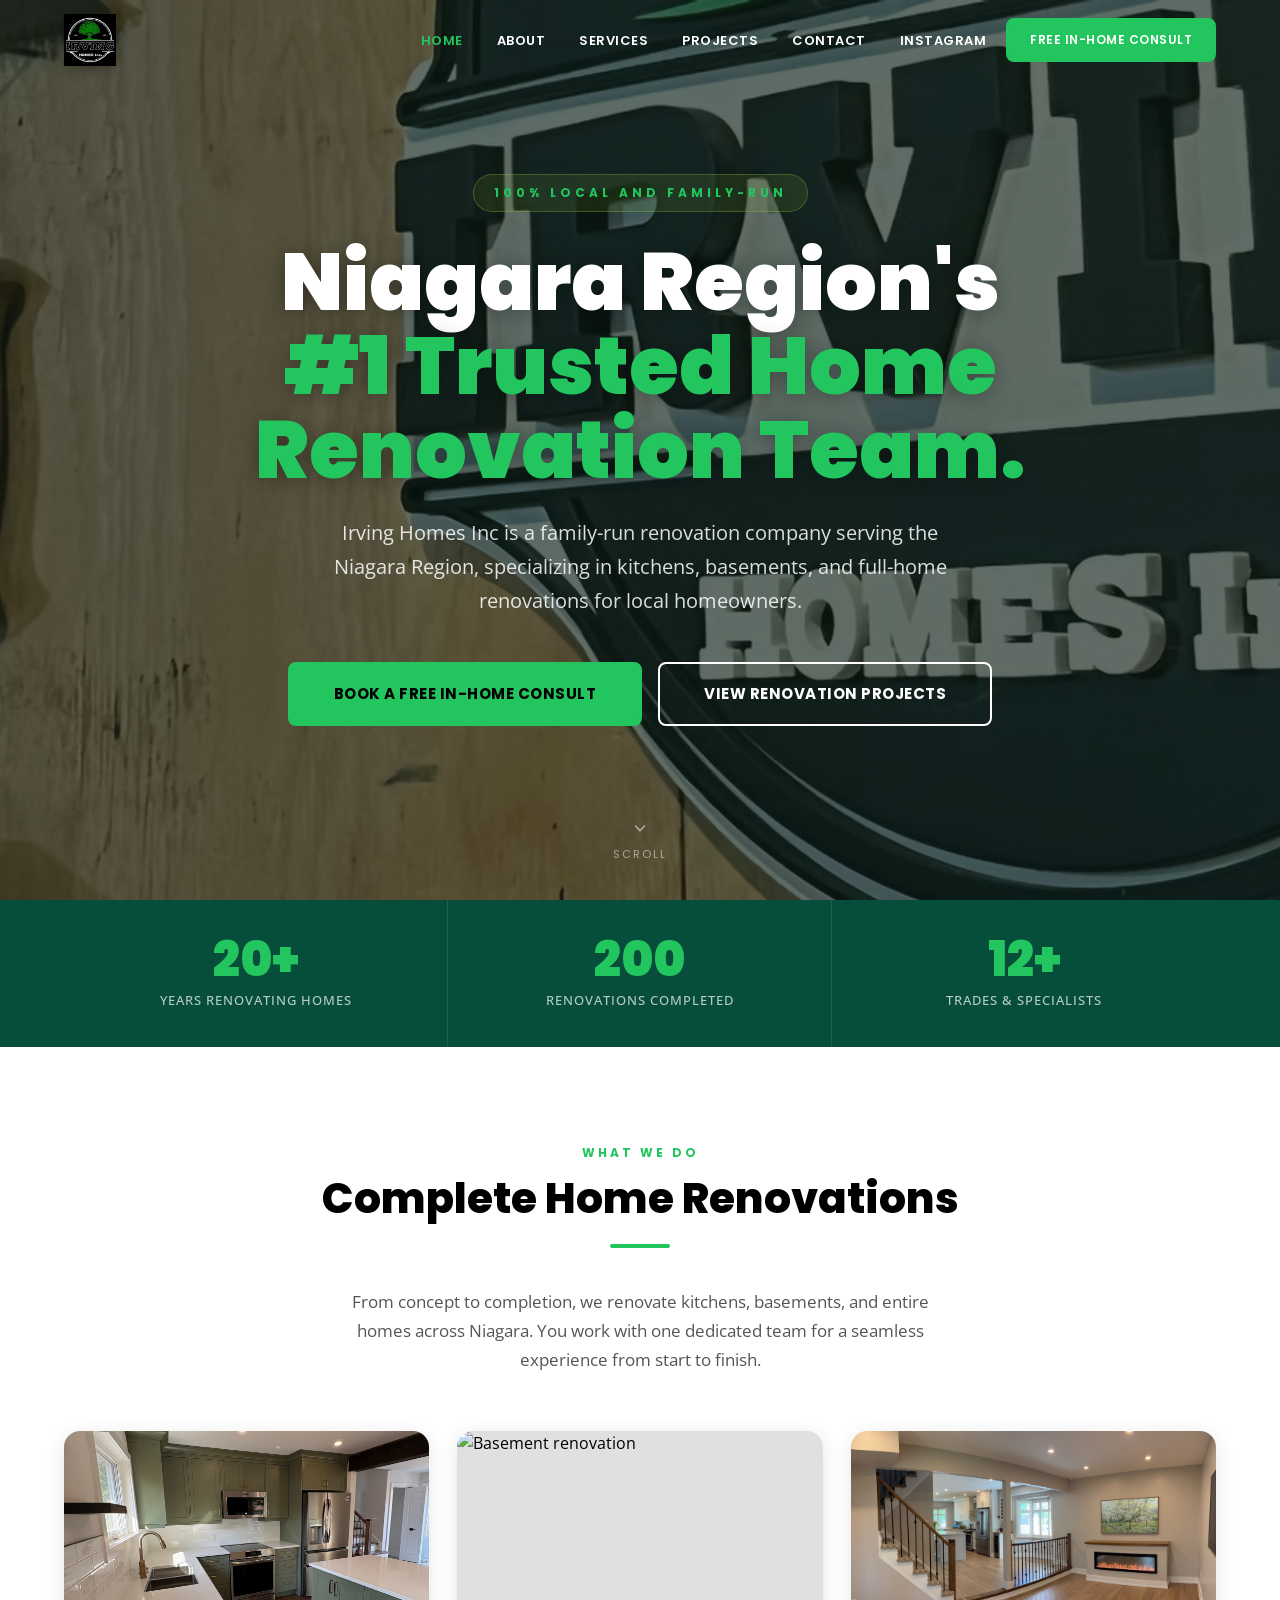
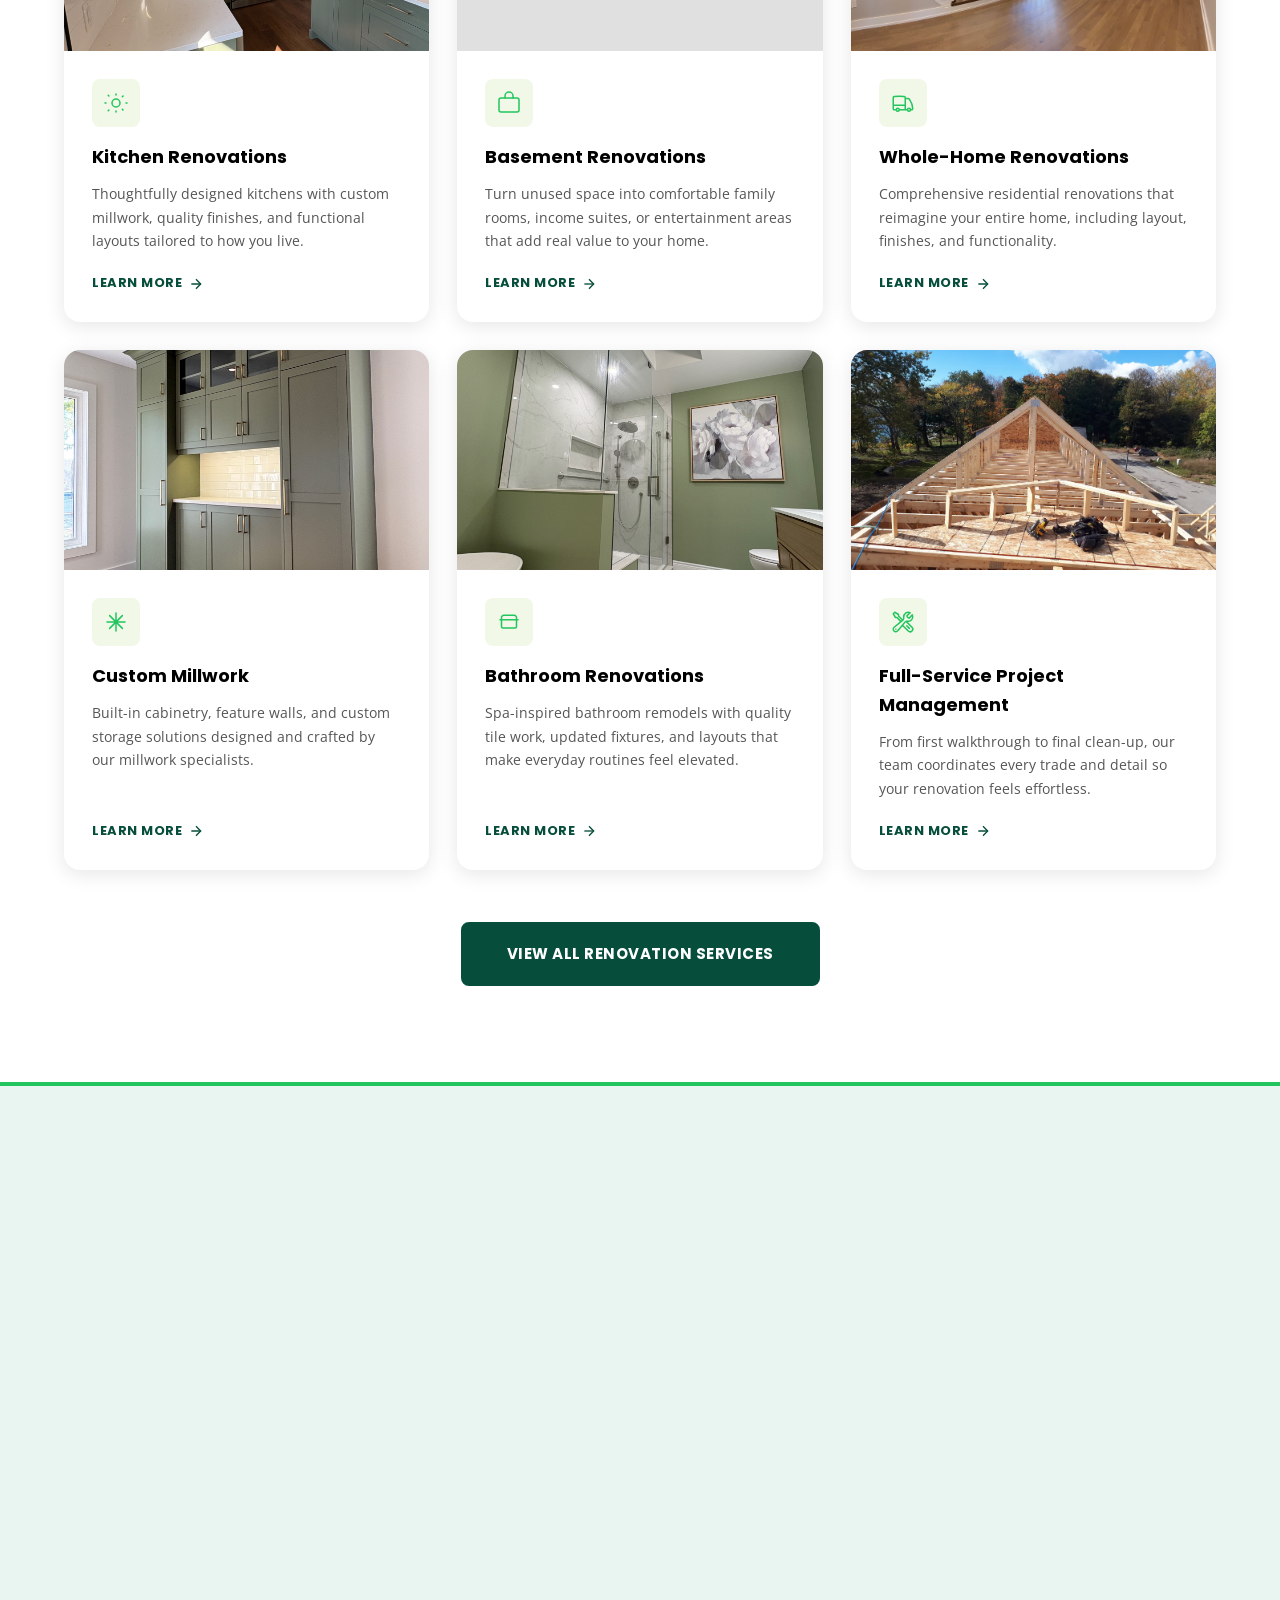
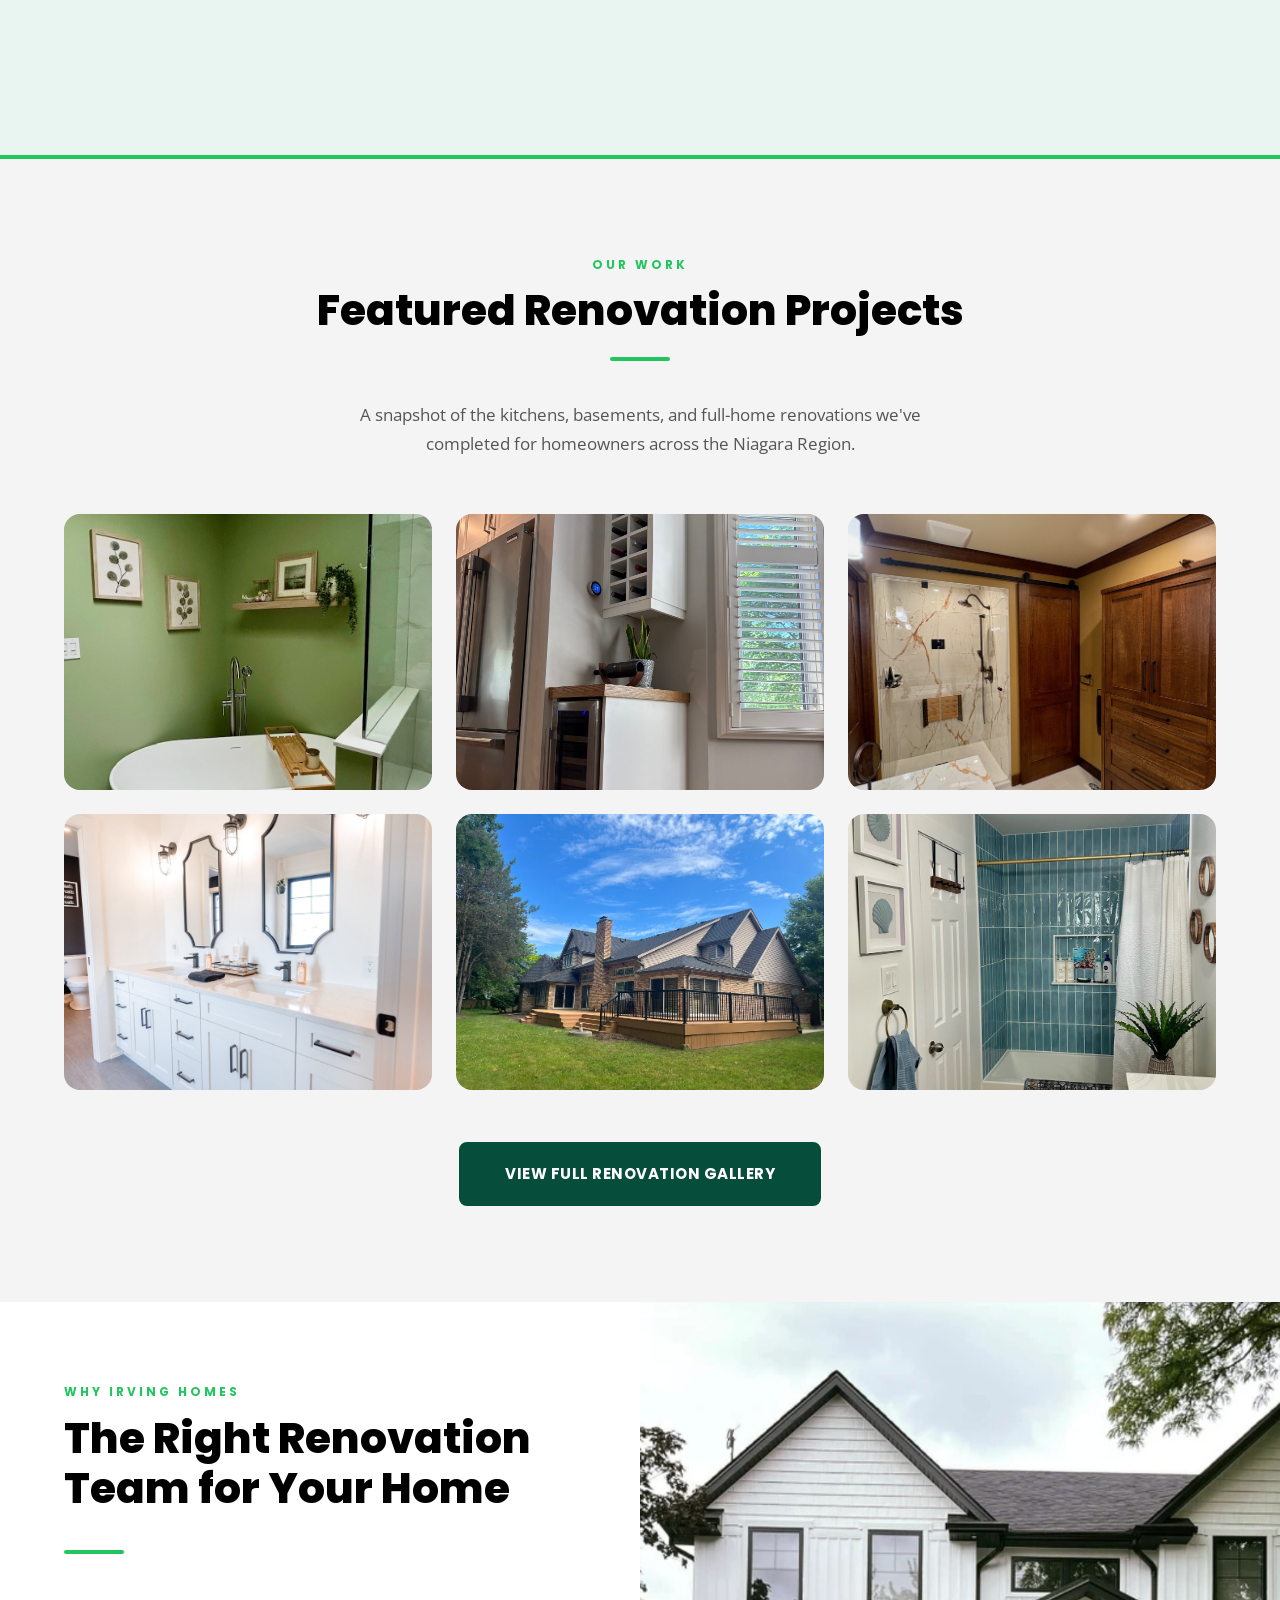
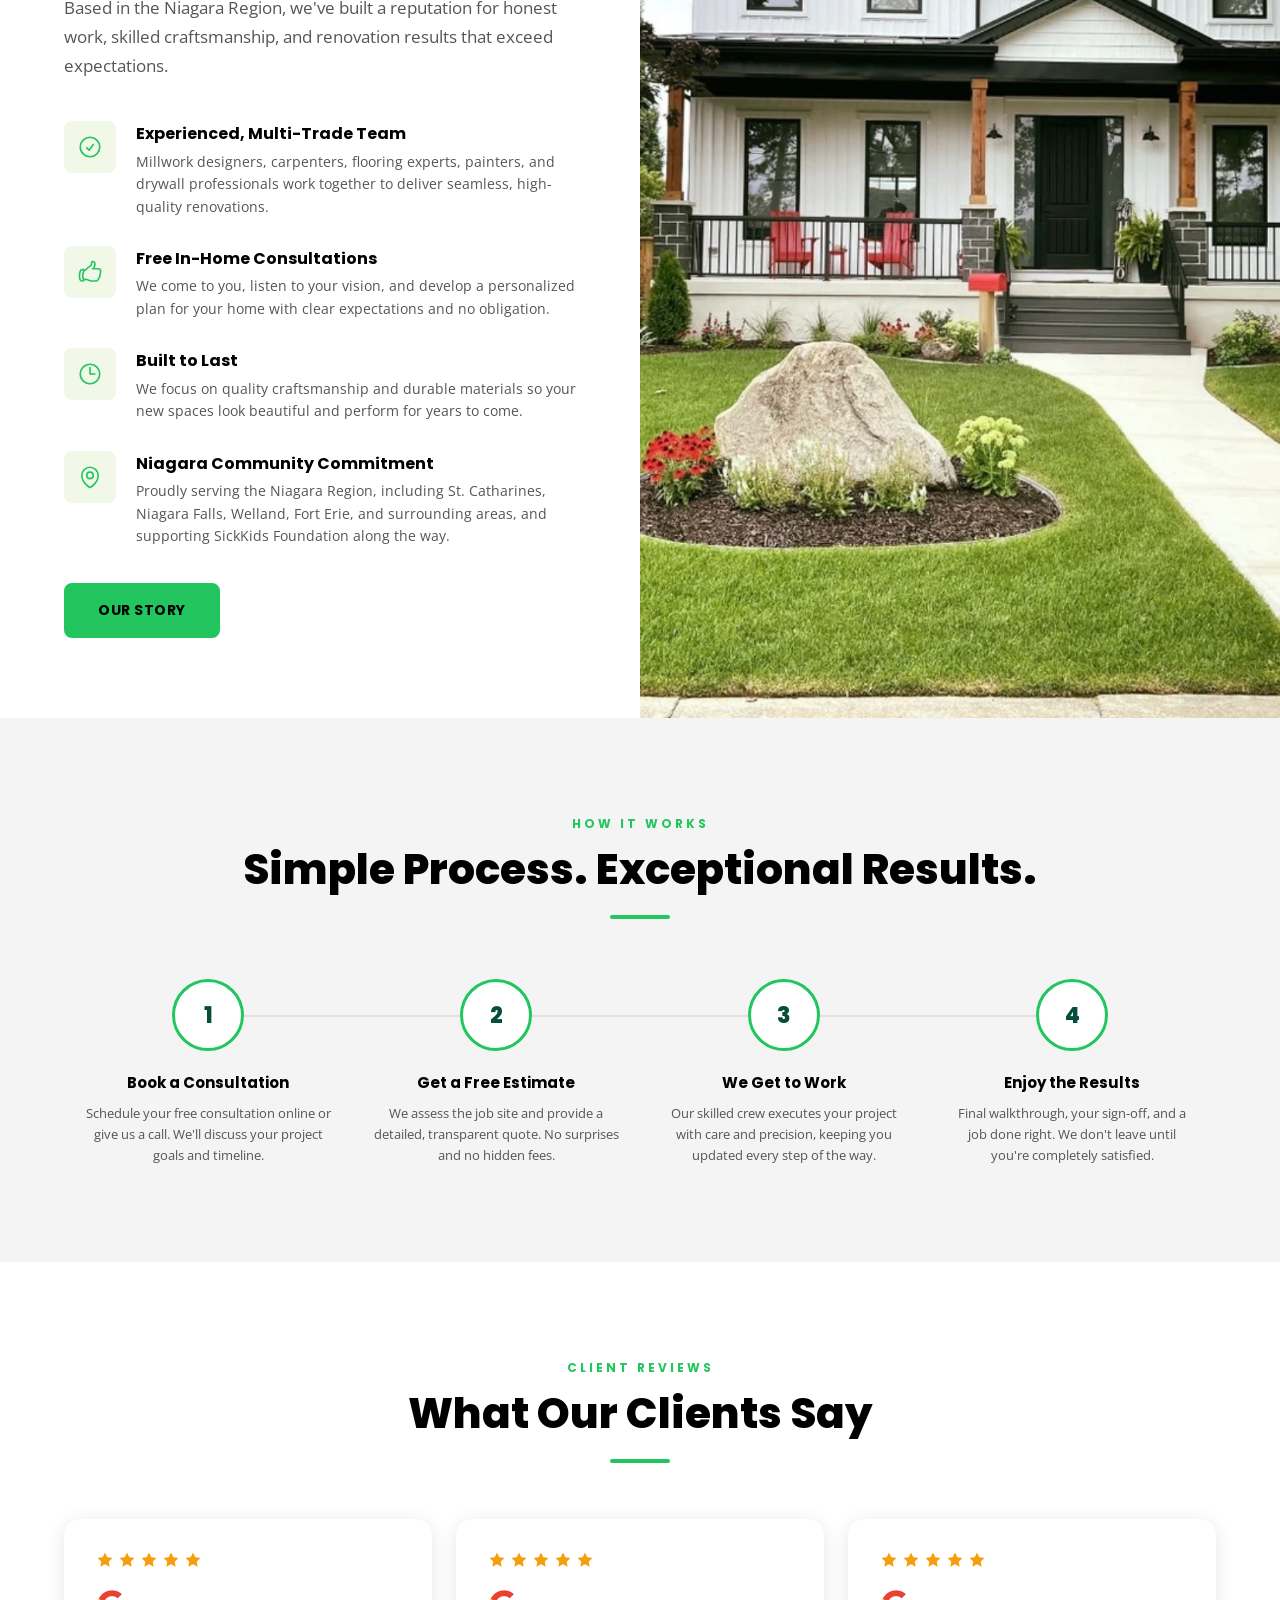
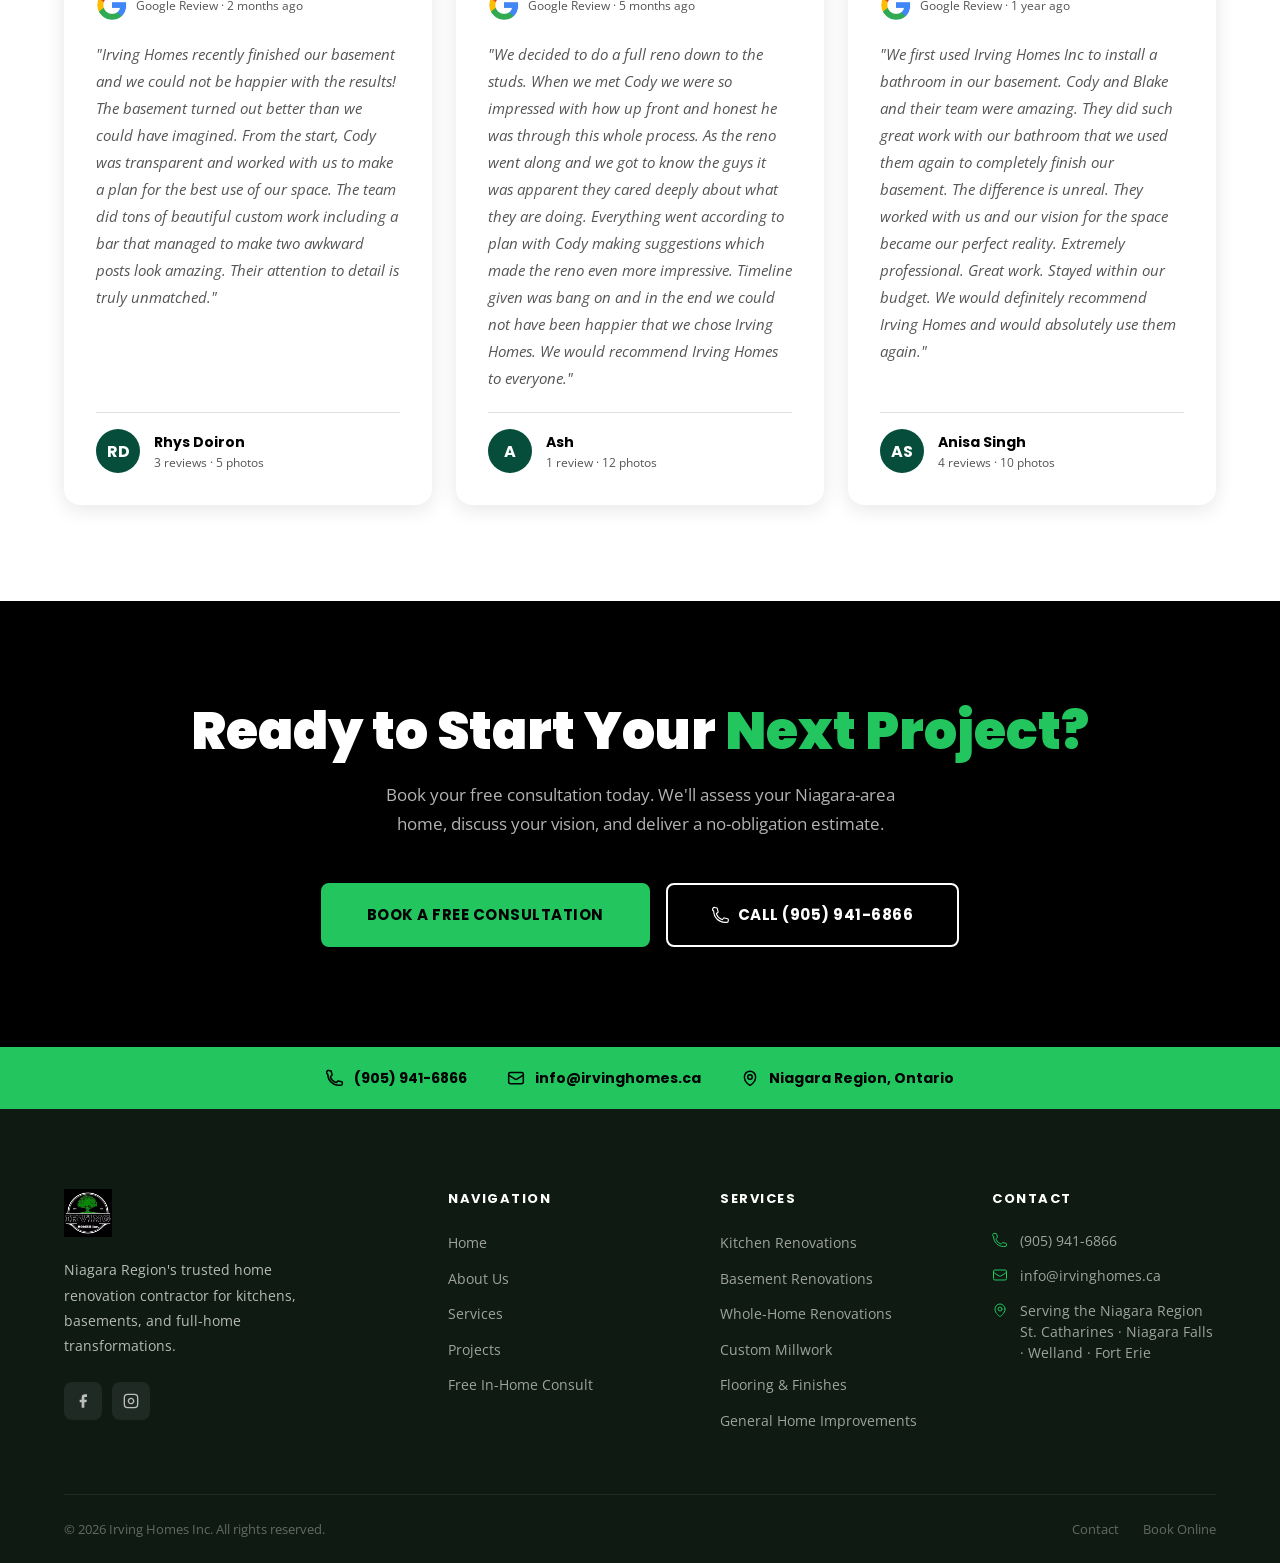
==== commit 537bdb2e: "Use IMG_2552.jpeg for Basement Renovations on homepage and services page Made-with: Cursor" ====
--- a/index.html
+++ b/index.html
@@ -132,7 +132,7 @@
       </div>
 
       <div class="service-card fade-up">
-        <img class="service-card-img" src="photos/Basement.png" alt="Basement renovation" loading="lazy" />
+        <img class="service-card-img" src="project_images/IMG_2552.jpeg" alt="Basement renovation" loading="lazy" />
         <div class="service-card-body">
           <div class="service-card-icon">
             <svg xmlns="http://www.w3.org/2000/svg" fill="none" viewBox="0 0 24 24" stroke-width="1.5" stroke="currentColor"><rect x="2" y="7" width="20" height="14" rx="2"/><path stroke-linecap="round" stroke-linejoin="round" d="M16 7V5a4 4 0 00-8 0v2"/></svg>
--- a/css/style.css
+++ b/css/style.css
@@ -33,7 +33,12 @@
 /* --- Reset & Base --- */
 *, *::before, *::after { box-sizing: border-box; margin: 0; padding: 0; }
 
-html { scroll-behavior: smooth; font-size: 16px; }
+html {
+  scroll-behavior: smooth;
+  font-size: 16px;
+  overflow-x: hidden;
+  width: 100%;
+}
 
 body {
   font-family: var(--font-body);
@@ -41,6 +46,16 @@
   background: var(--white);
   line-height: 1.6;
   overflow-x: hidden;
+  width: 100%;
+  max-width: 100vw;
+  position: relative;
+}
+
+/* Prevent horizontal scroll on mobile */
+@media (max-width: 768px) {
+  .section .container {
+    overflow-x: hidden;
+  }
 }
 
 img { max-width: 100%; display: block; }
@@ -52,6 +67,7 @@
   max-width: var(--max-width);
   margin: 0 auto;
   padding: 0 24px;
+  min-width: 0;
 }
 
 .section {
@@ -1093,6 +1109,32 @@
   display: grid;
   grid-template-columns: repeat(3, 1fr);
   gap: 24px;
+}
+
+/* Core values on mobile: full-width cards, stacked vertically */
+@media (max-width: 768px) {
+  .values-grid--core {
+    grid-template-columns: 1fr;
+    width: 100%;
+  }
+  .values-grid--core .value-card {
+    width: 100%;
+    min-width: 0;
+    box-sizing: border-box;
+  }
+}
+
+/* About page: prevent horizontal overflow on mobile */
+@media (max-width: 768px) {
+  .about-service-area-grid {
+    grid-template-columns: 1fr !important;
+    gap: 32px !important;
+    min-width: 0;
+  }
+  .about-trust-stats-grid {
+    grid-template-columns: 1fr !important;
+    min-width: 0;
+  }
 }
 
 .value-card {
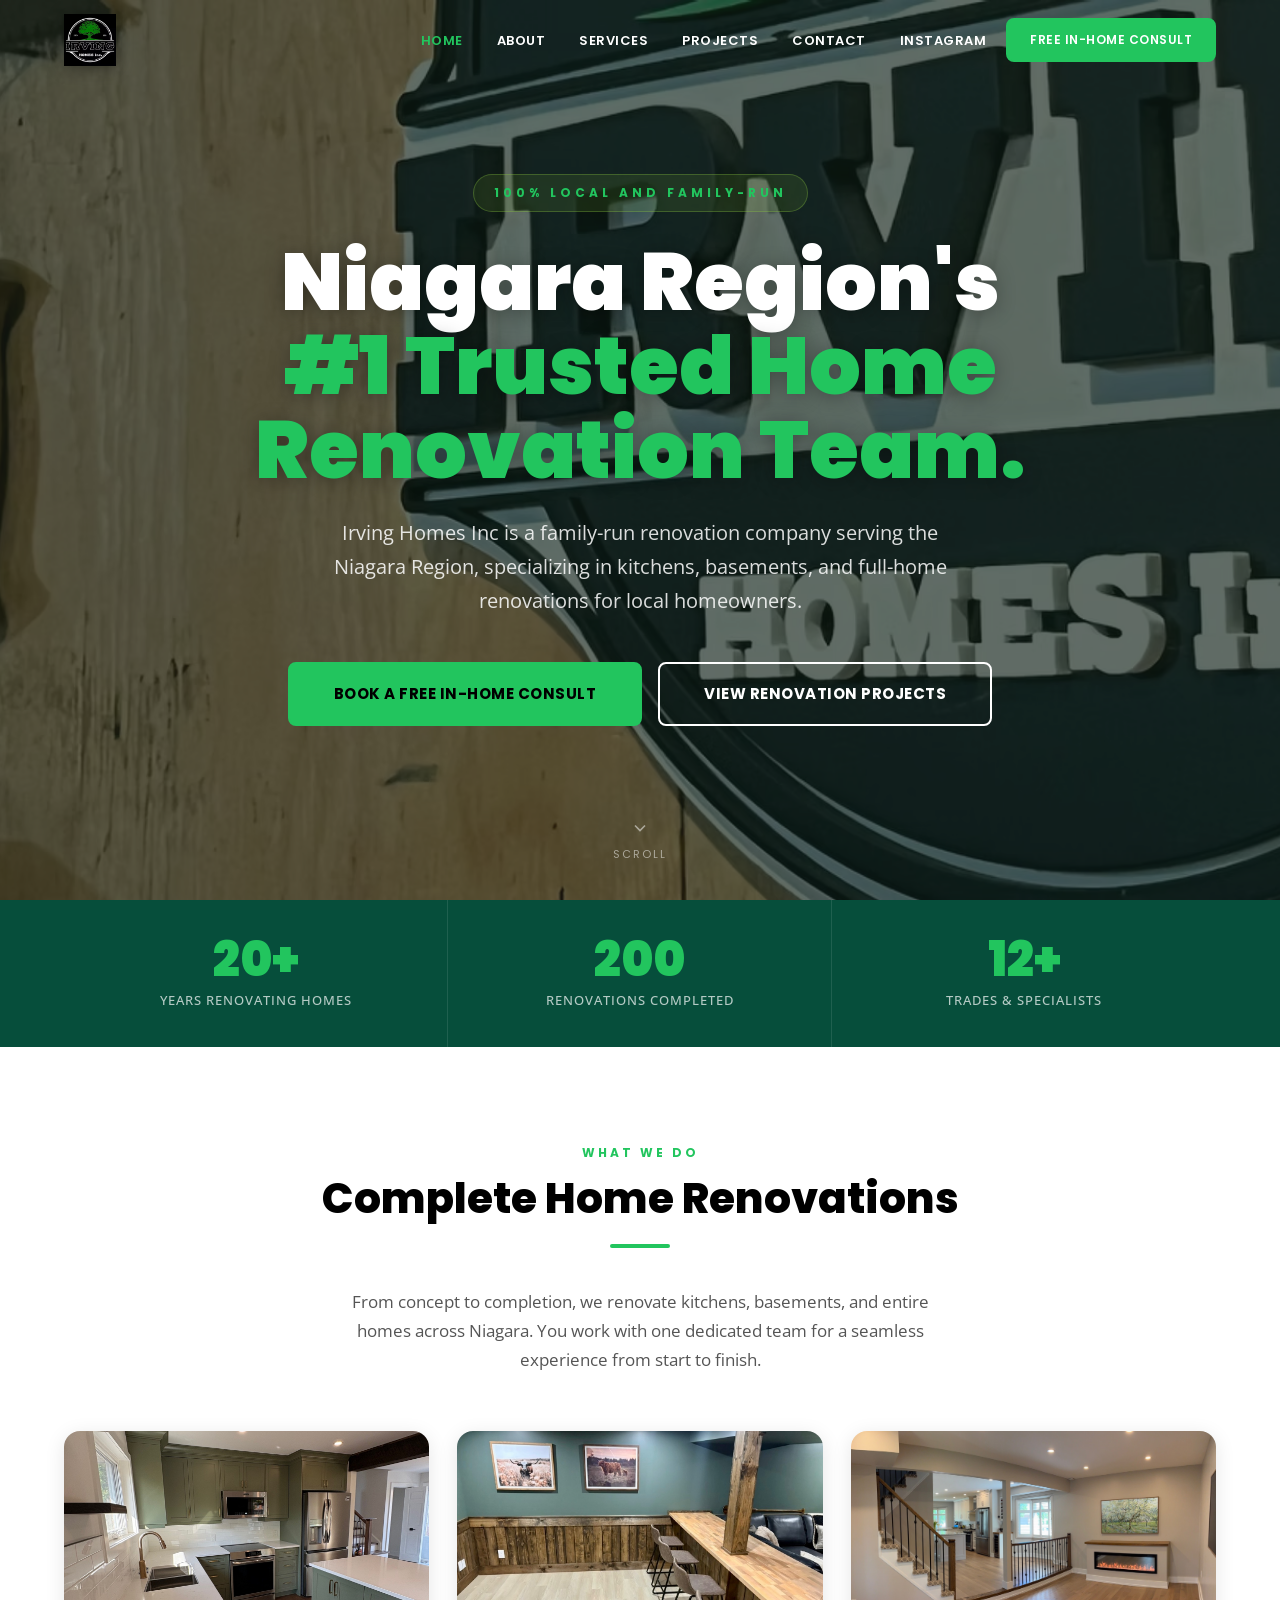
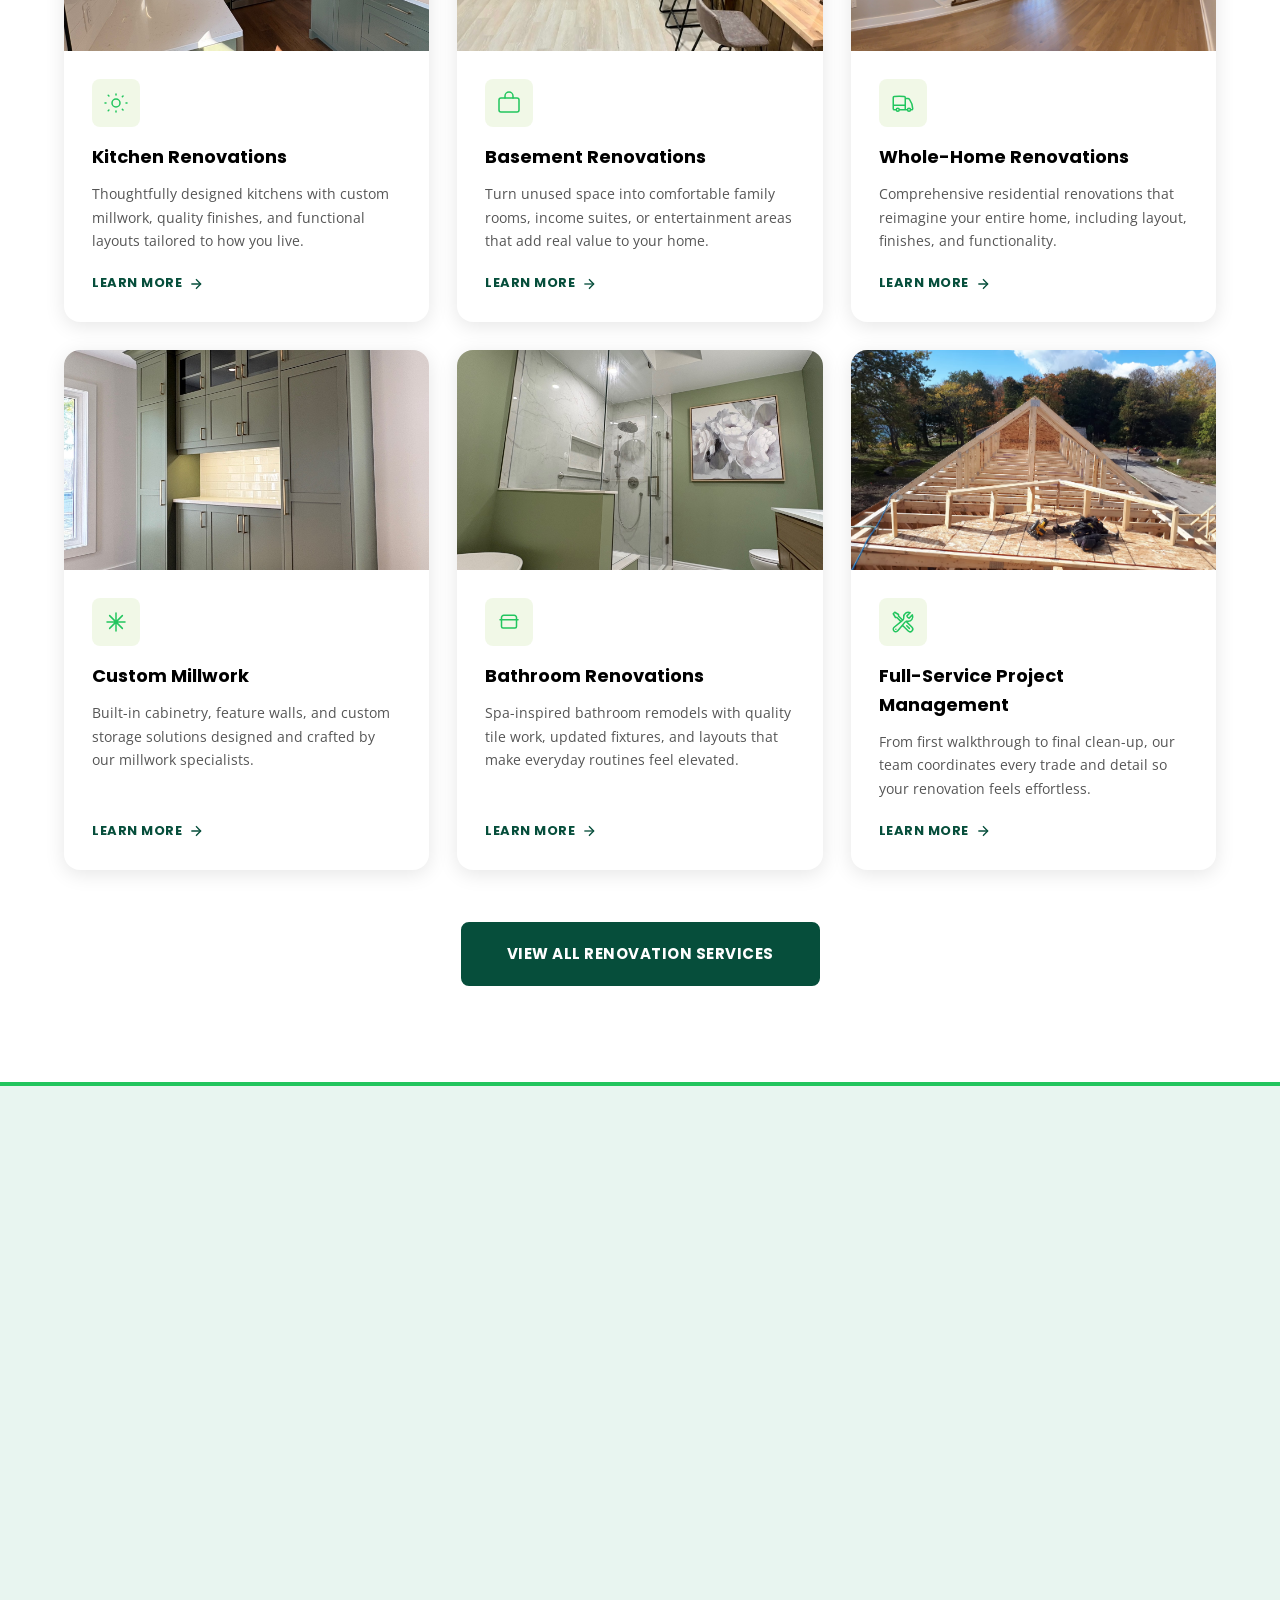
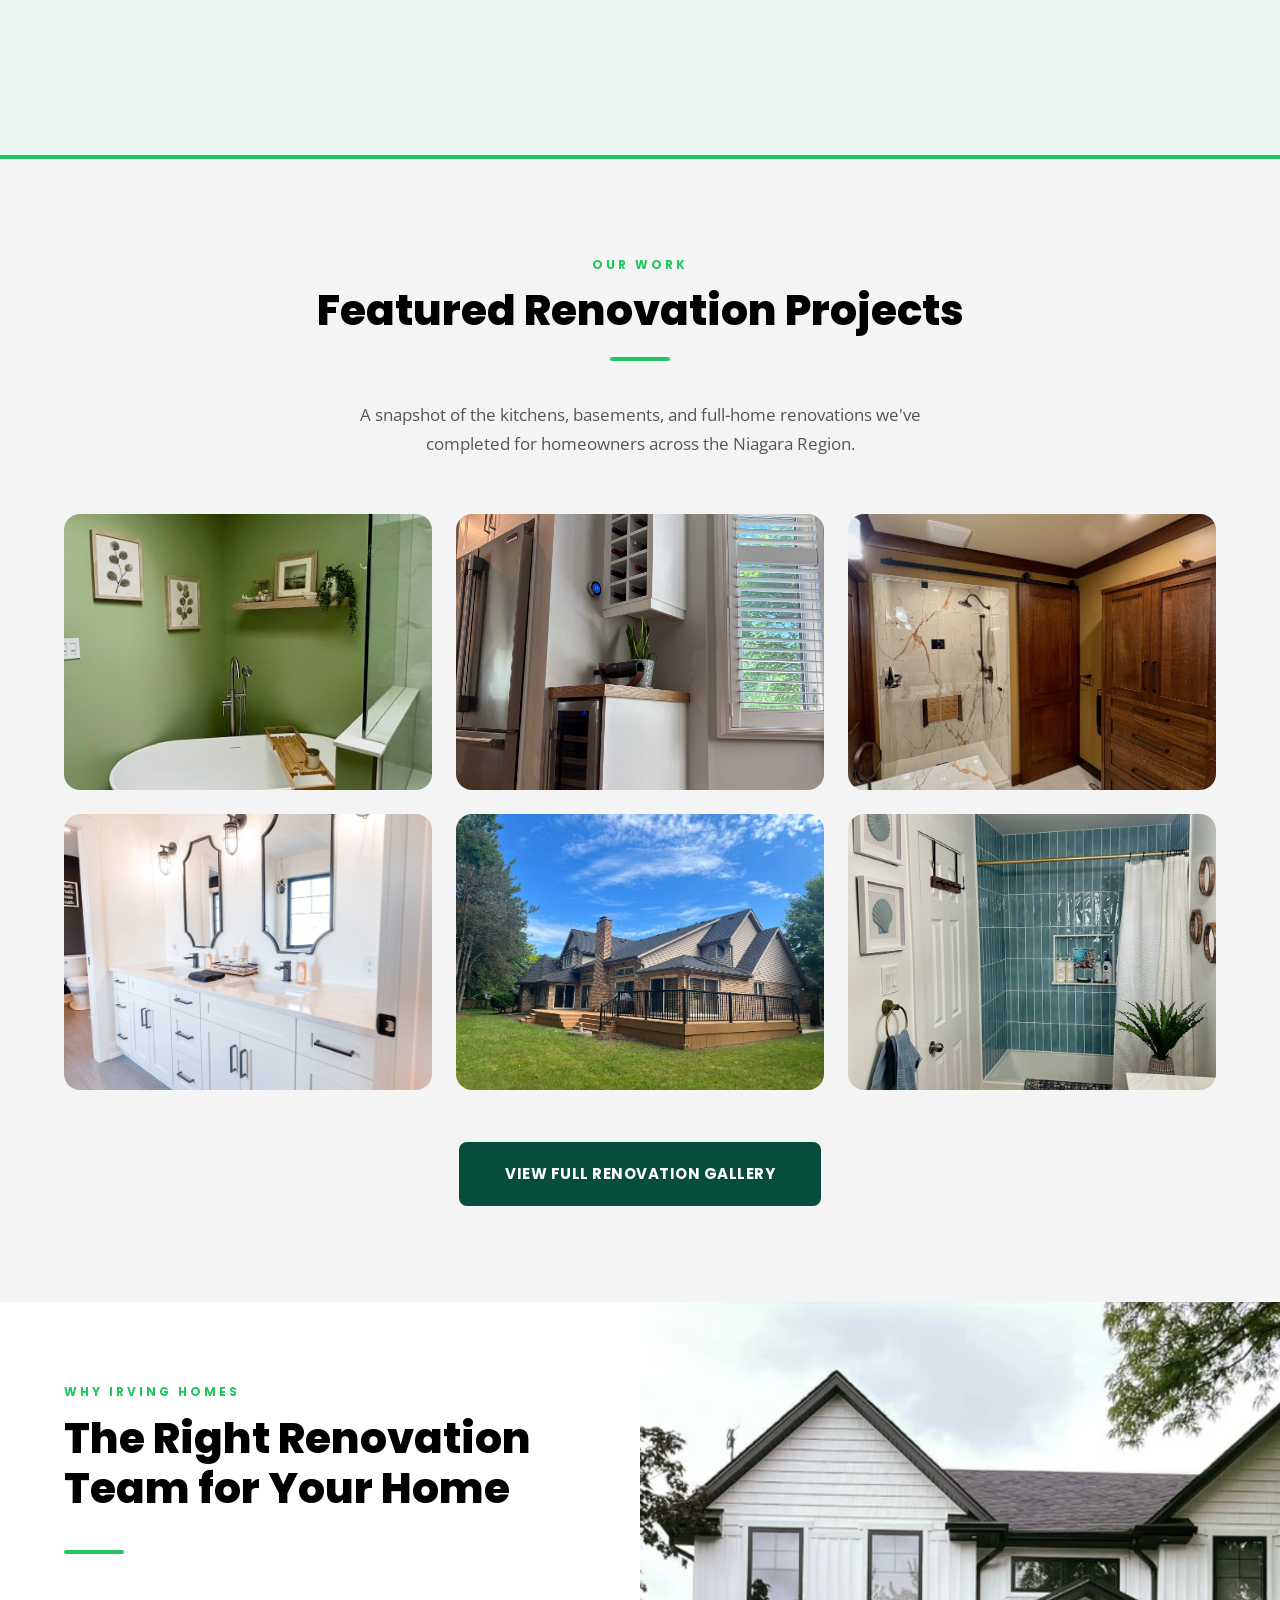
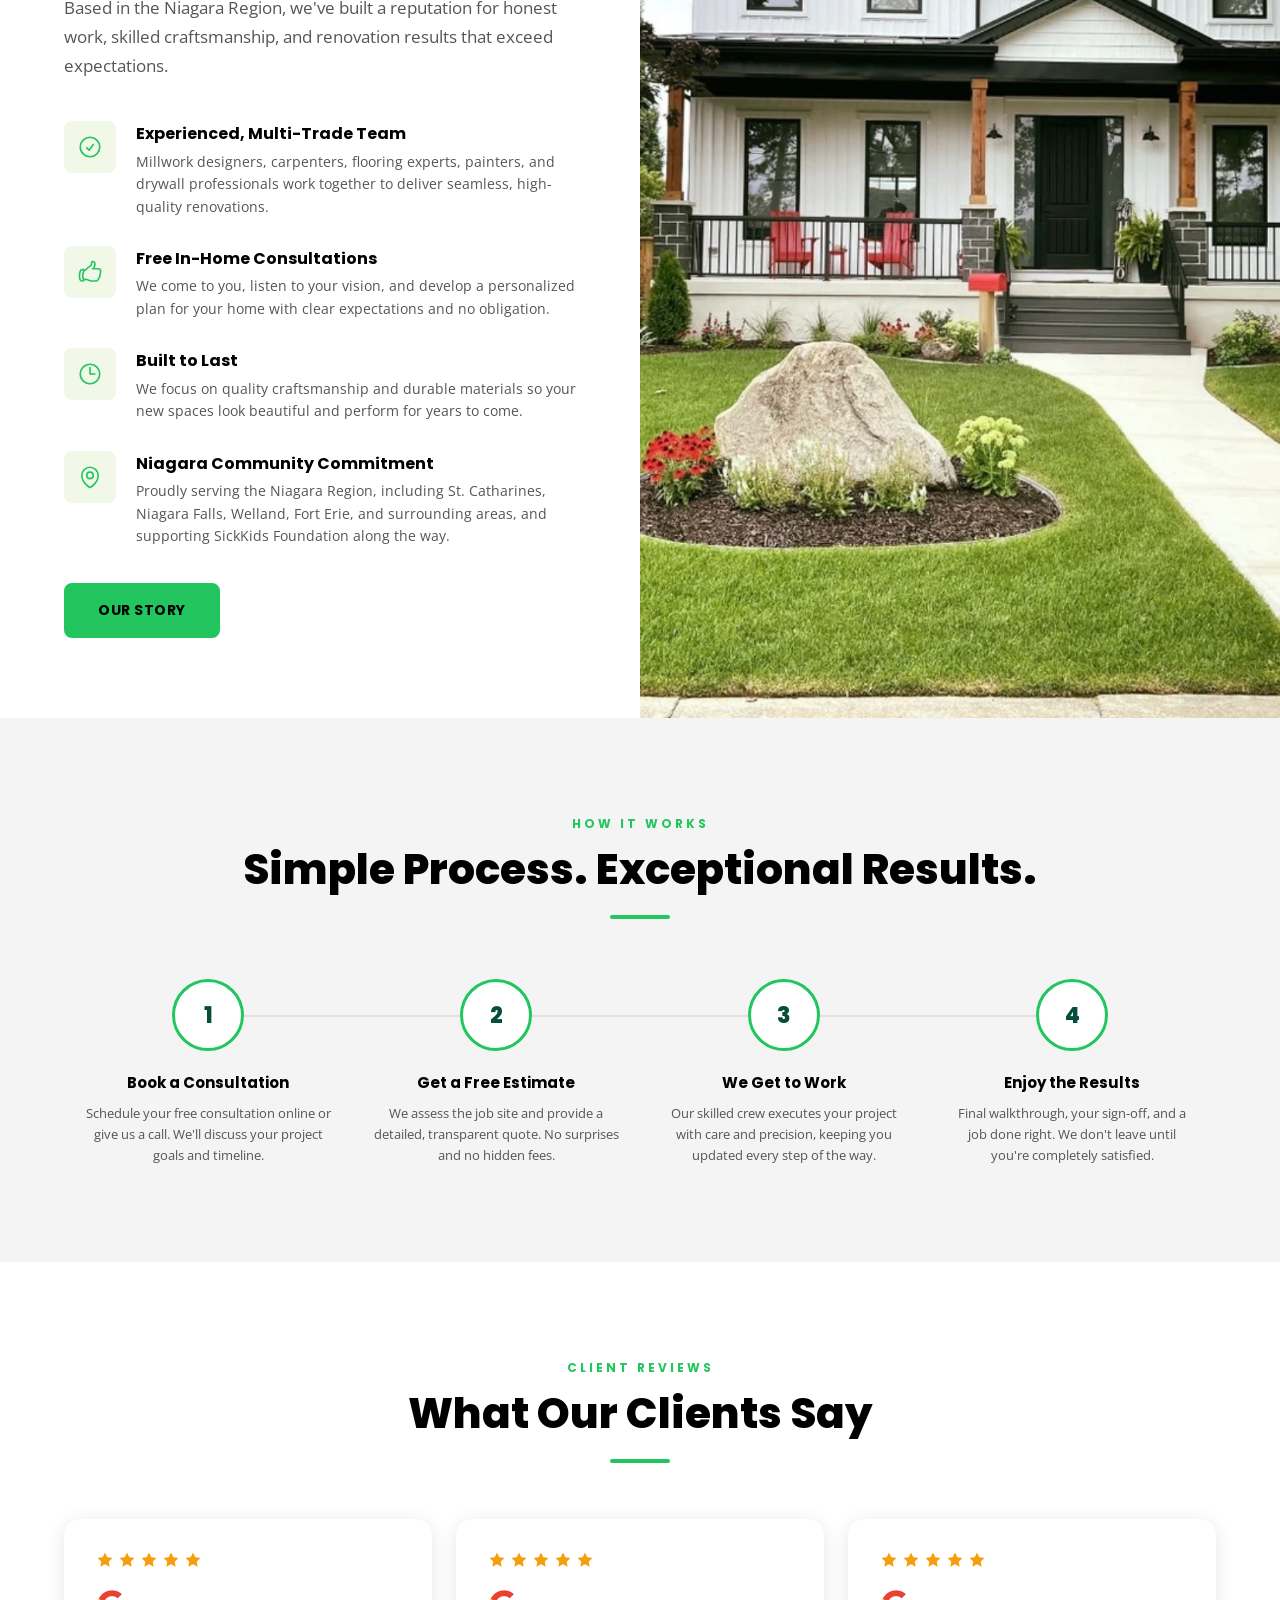
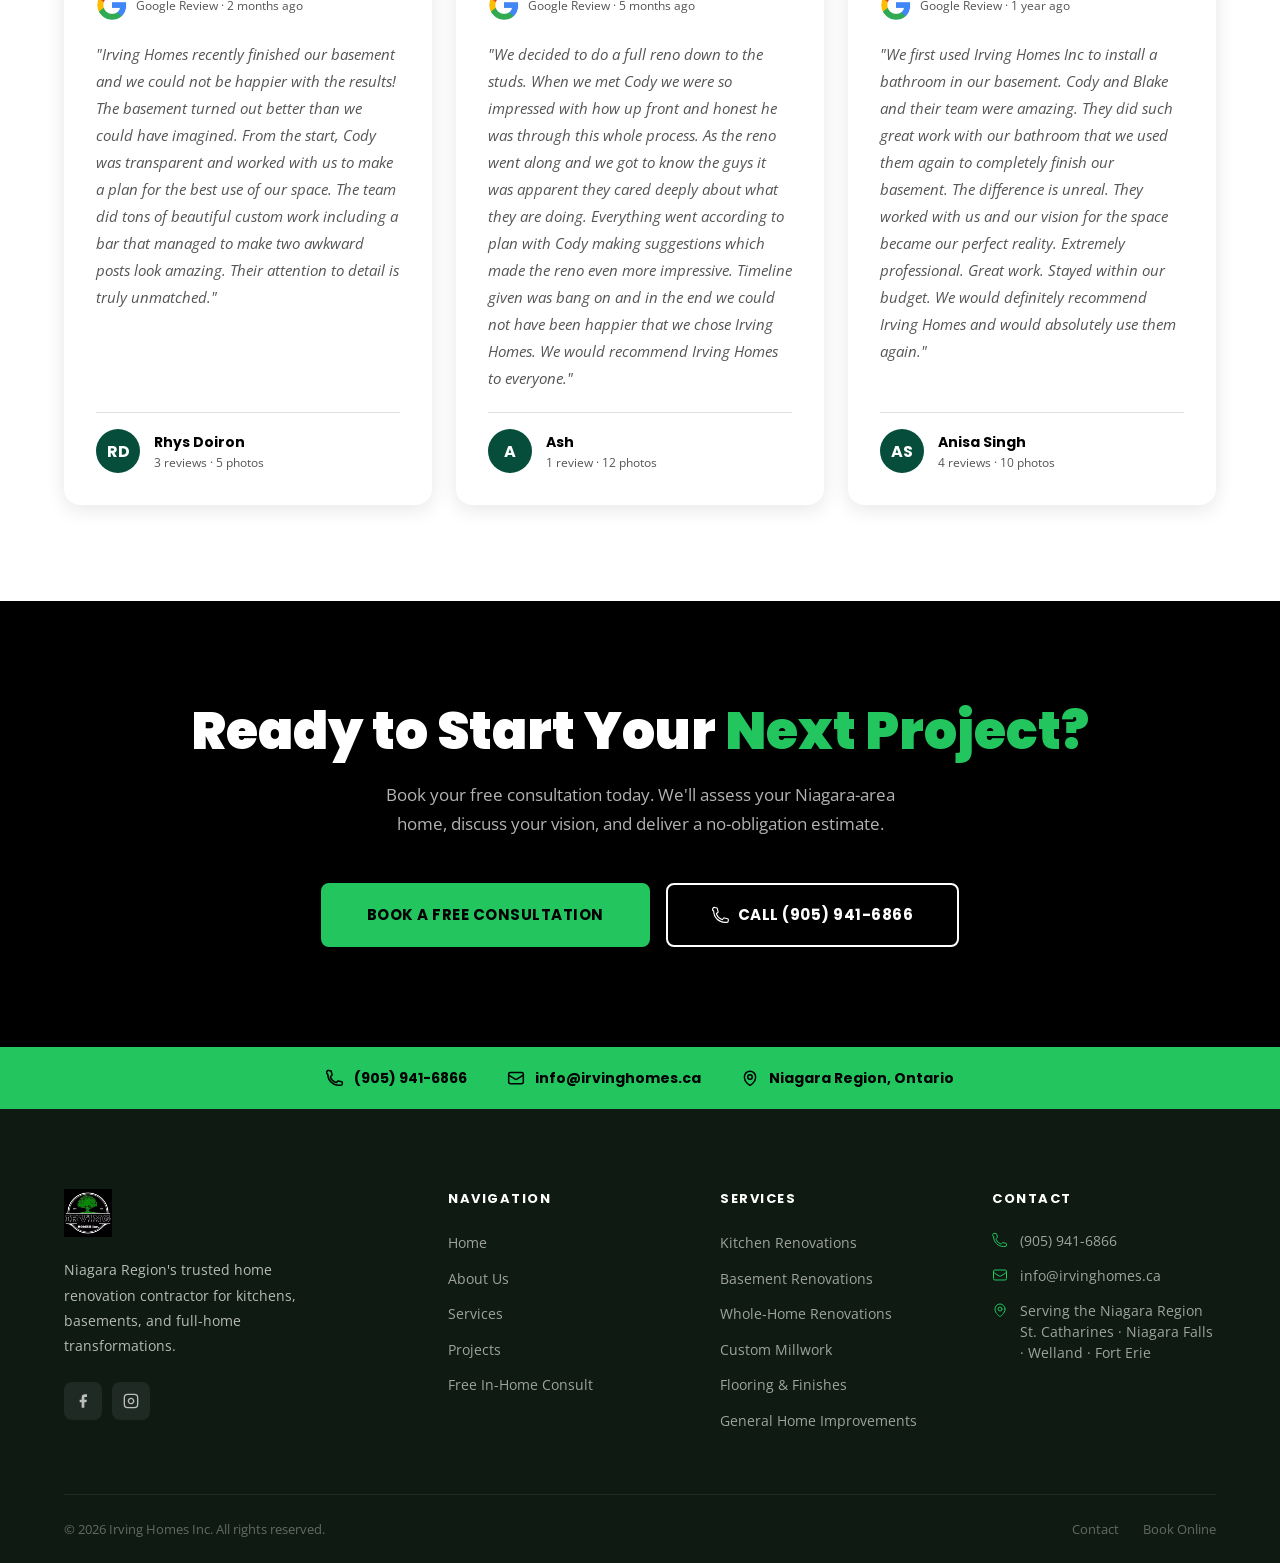
==== commit 8362d4b2: "Projects: gallery by folder (1-8), each project grouped; move images into project_images/1..8; fix b" ====
--- a/index.html
+++ b/index.html
@@ -132,7 +132,7 @@
       </div>
 
       <div class="service-card fade-up">
-        <img class="service-card-img" src="project_images/IMG_2552.jpeg" alt="Basement renovation" loading="lazy" />
+        <img class="service-card-img" src="project_images/5/IMG_2552.jpeg" alt="Basement renovation" loading="lazy" />
         <div class="service-card-body">
           <div class="service-card-icon">
             <svg xmlns="http://www.w3.org/2000/svg" fill="none" viewBox="0 0 24 24" stroke-width="1.5" stroke="currentColor"><rect x="2" y="7" width="20" height="14" rx="2"/><path stroke-linecap="round" stroke-linejoin="round" d="M16 7V5a4 4 0 00-8 0v2"/></svg>
--- a/css/style.css
+++ b/css/style.css
@@ -655,6 +655,13 @@
   background: var(--green-dark);
   border-color: var(--green-dark);
   color: var(--white);
+}
+
+.project-group {
+  margin-bottom: 56px;
+}
+.project-group:last-child {
+  margin-bottom: 0;
 }
 
 .projects-grid {
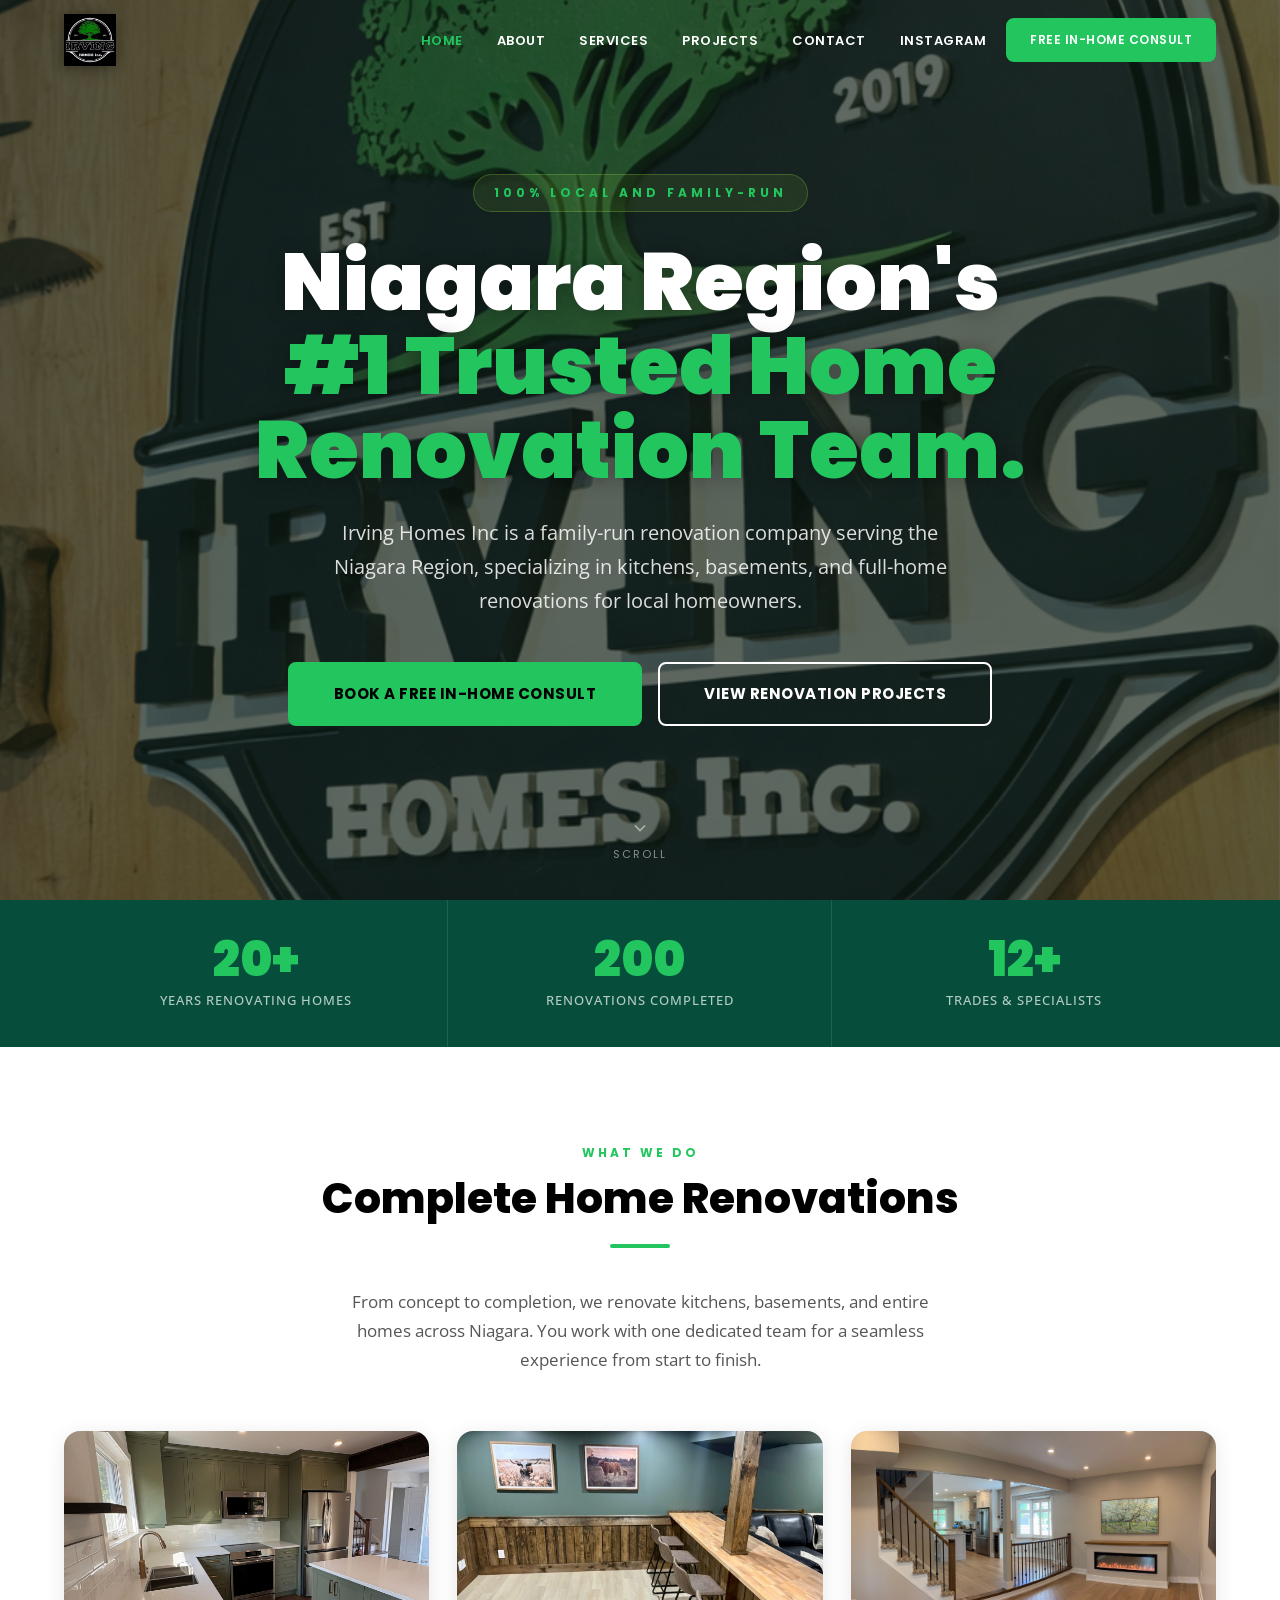
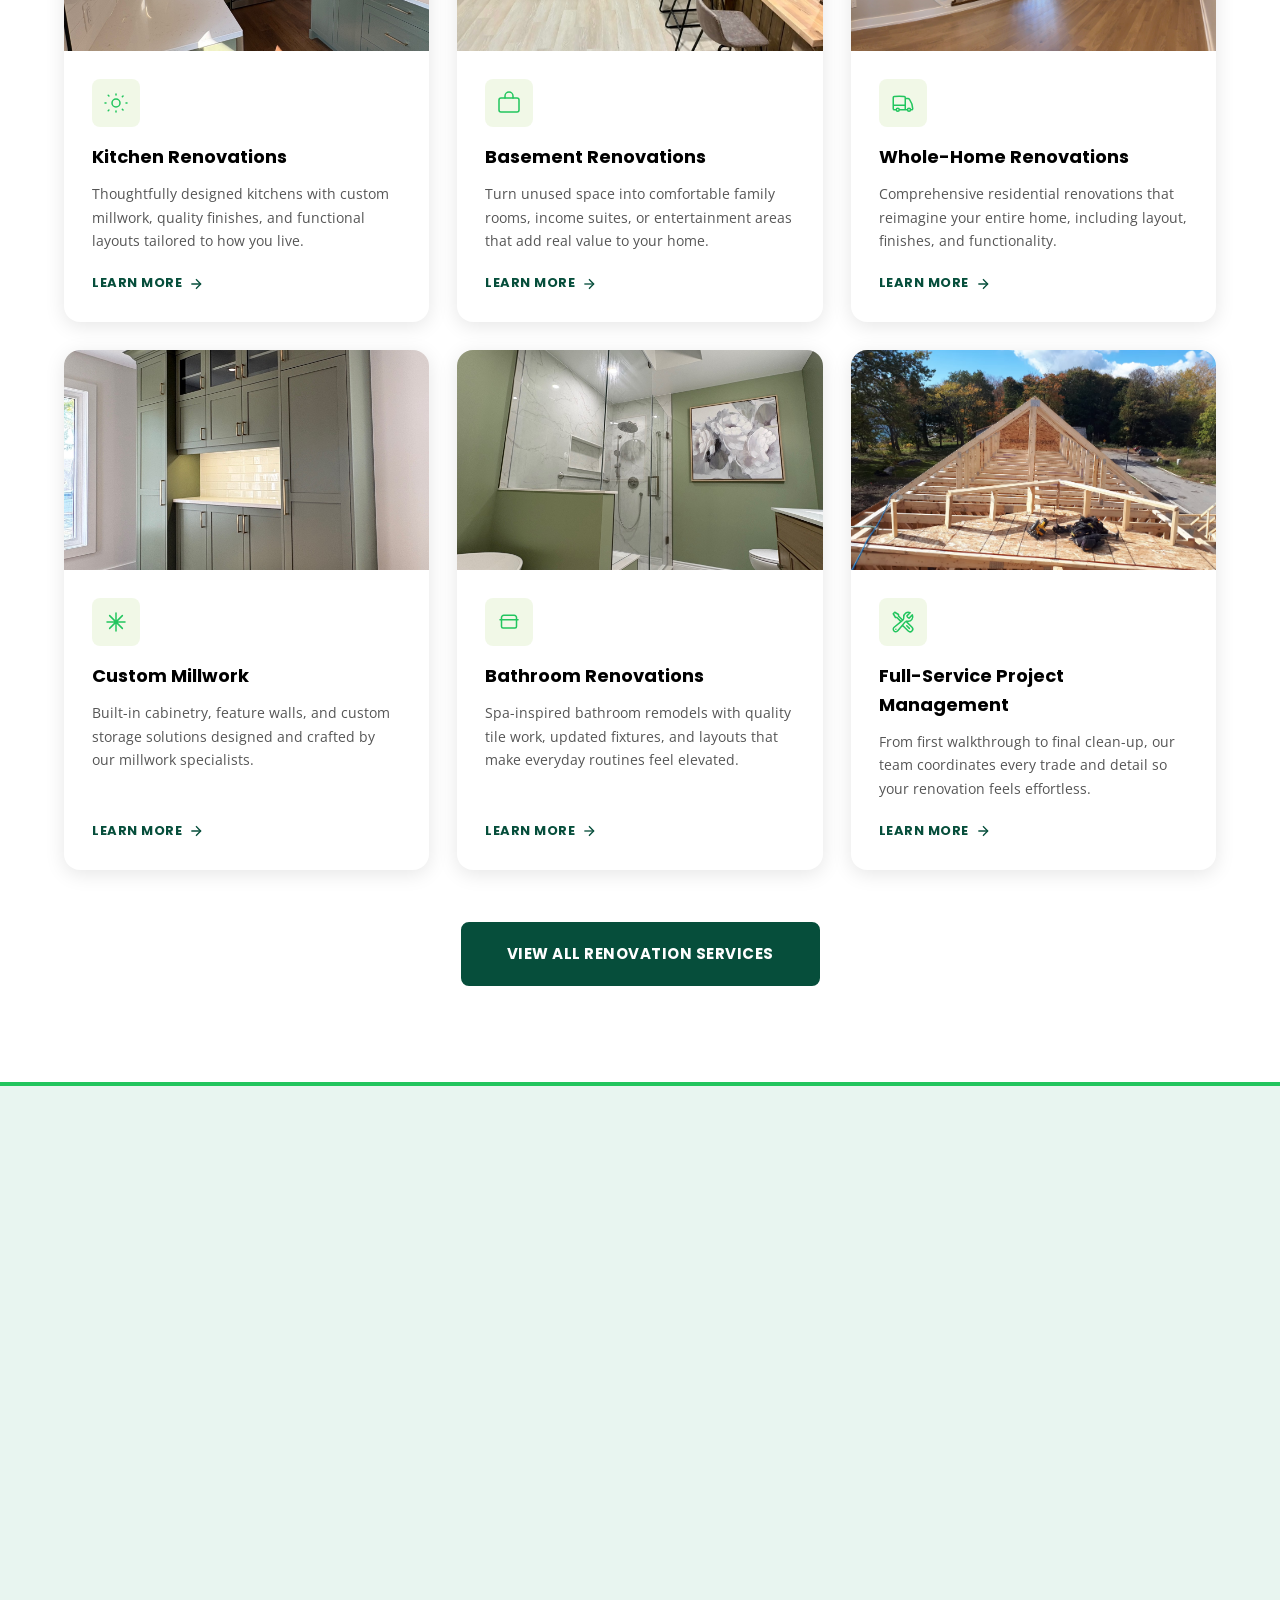
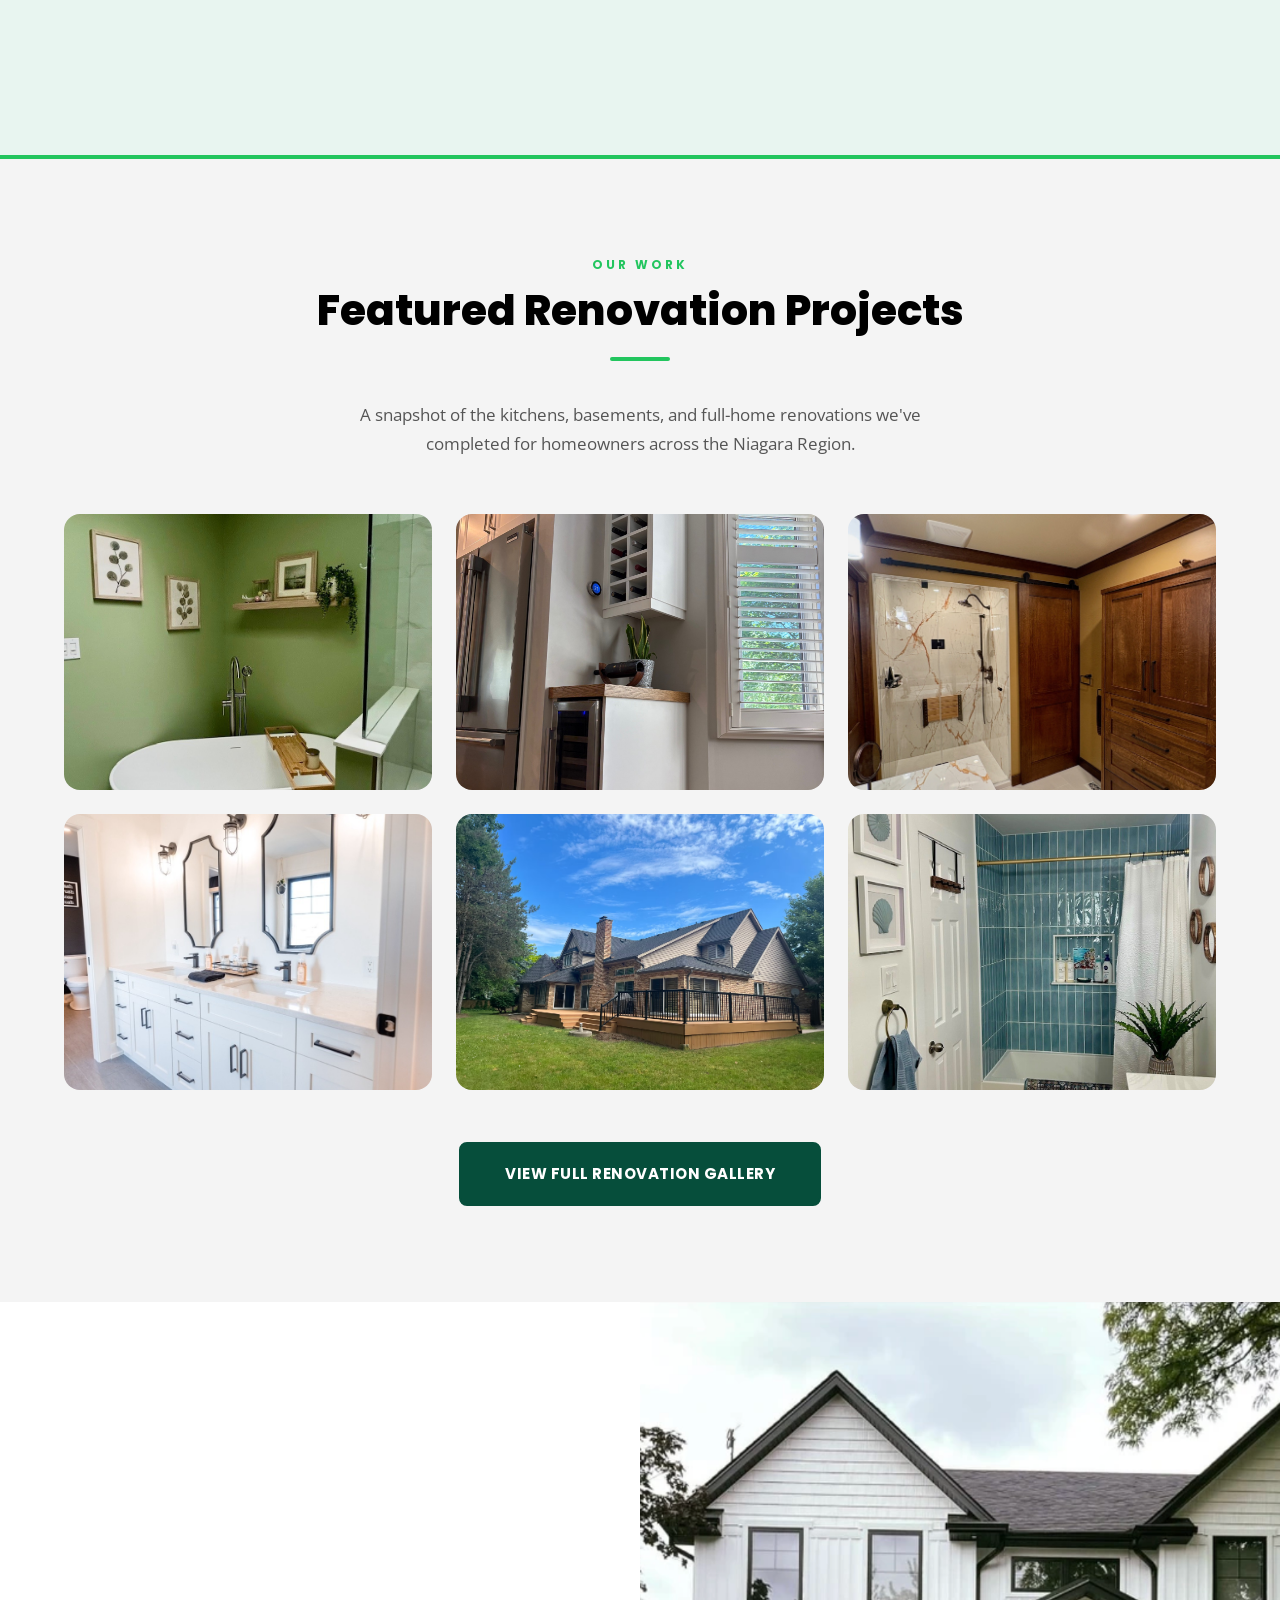
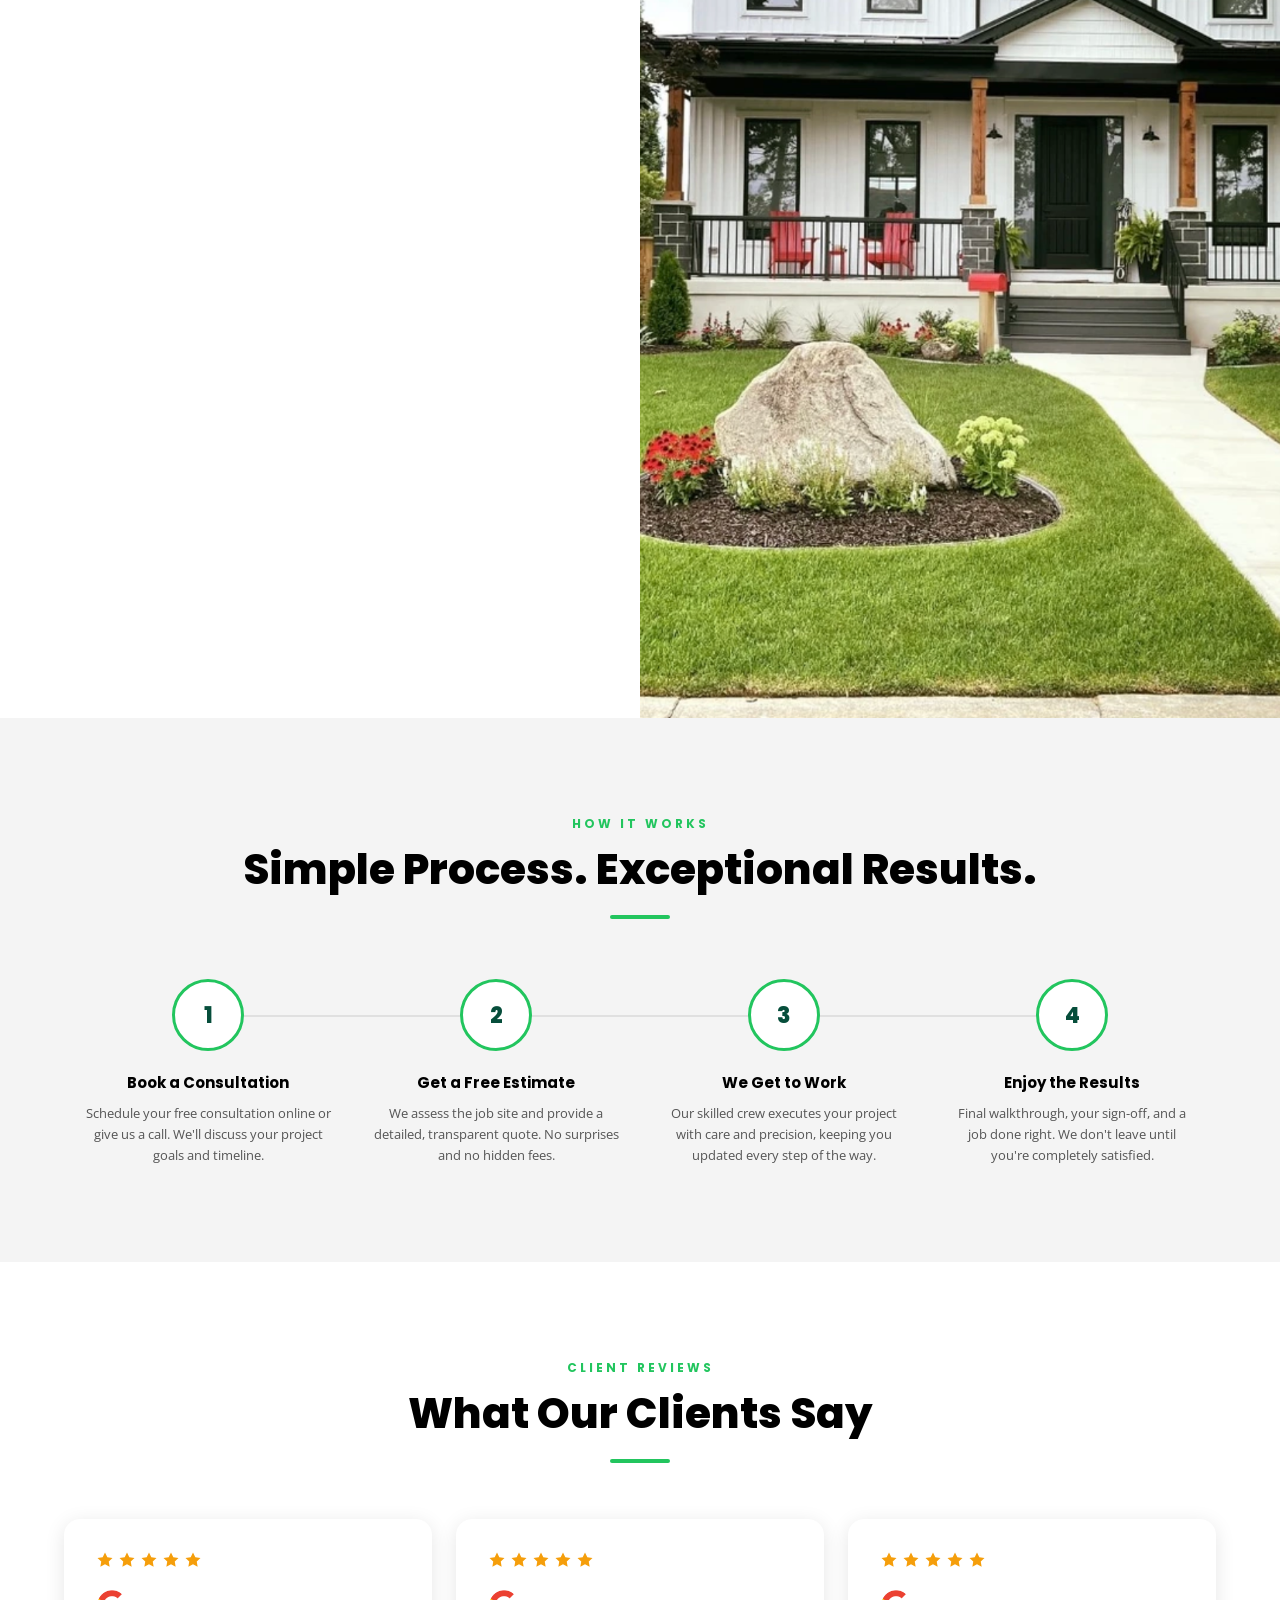
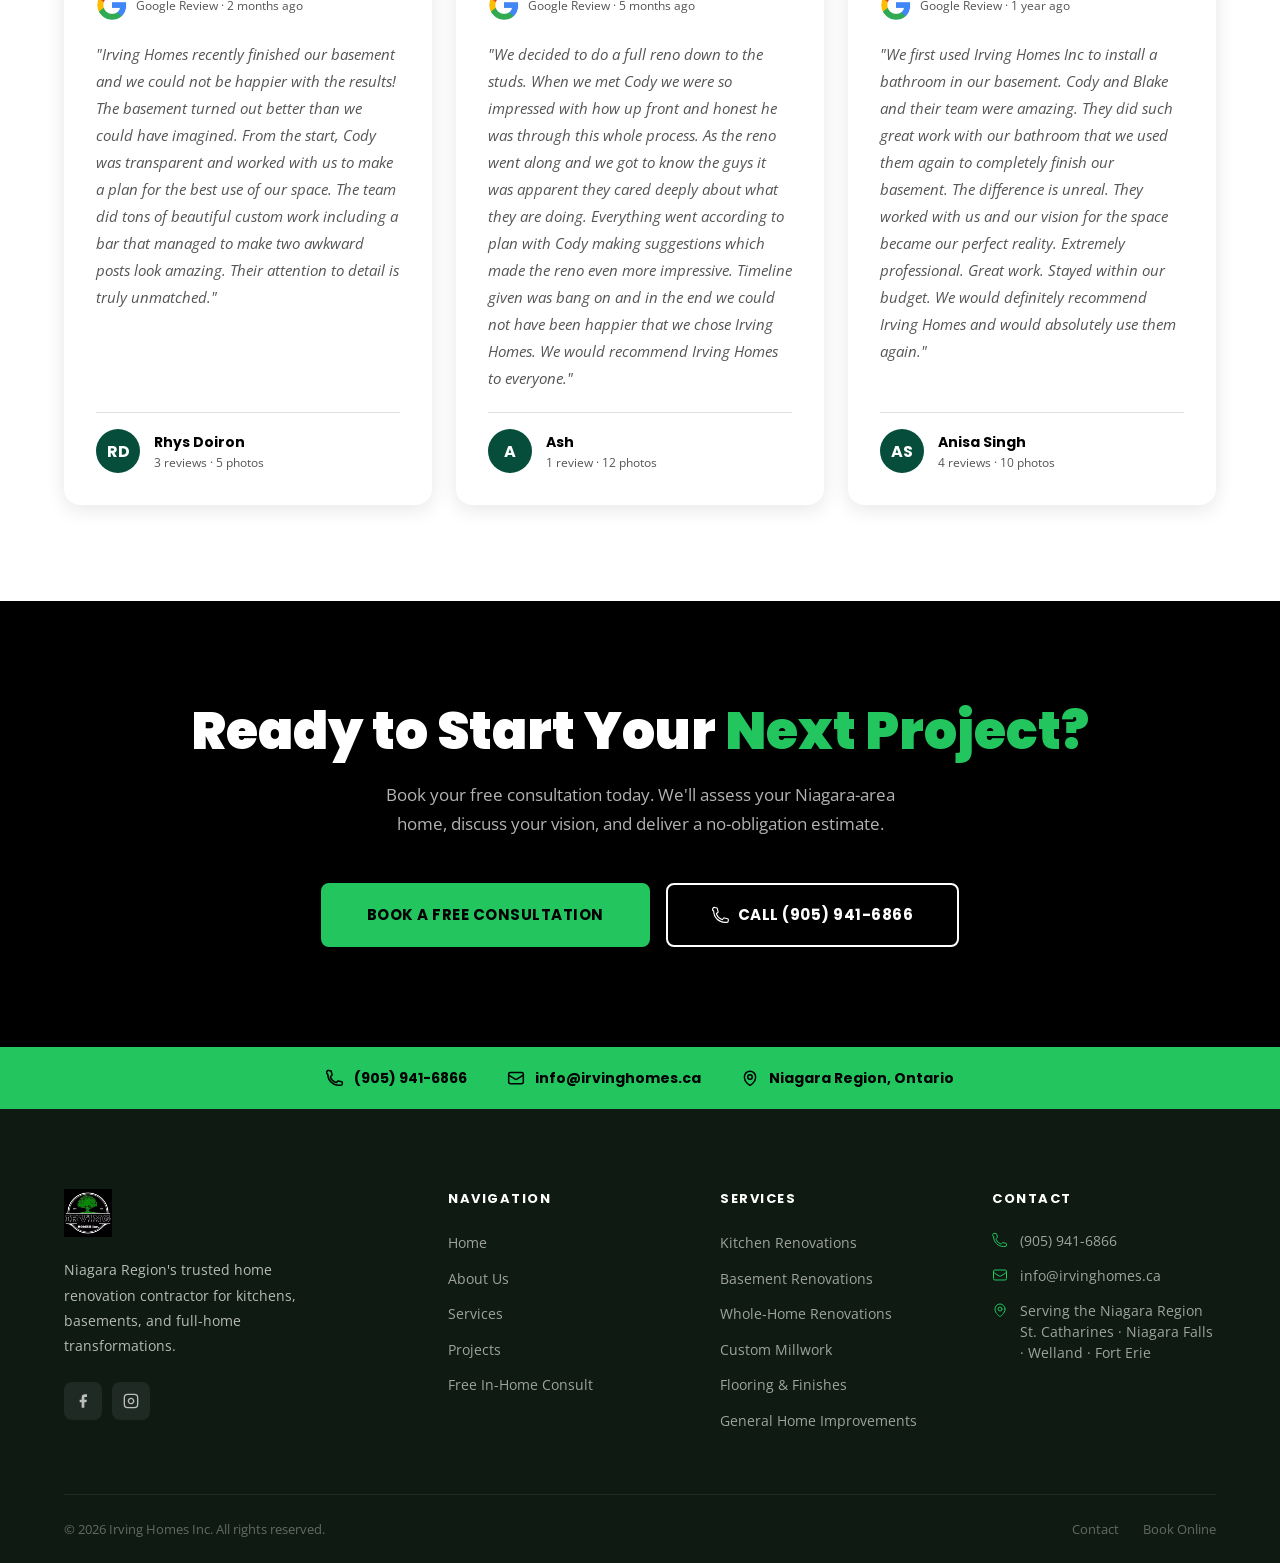
==== commit 69df75e5: "Hero: use mobile-hero.png on mobile only; desktop unchanged Made-with: Cursor" ====
--- a/index.html
+++ b/index.html
@@ -57,10 +57,11 @@
      ============================================================ -->
 <section class="hero">
   <div class="hero-bg">
-    <picture>
+    <picture class="hero-img-desktop">
       <source srcset="brand_assets/main.avif" type="image/avif" />
       <img src="brand_assets/main.jpg" alt="" />
     </picture>
+    <img class="hero-img-mobile" src="brand_assets/mobile-hero.png" alt="" />
   </div>
   <div class="hero-overlay"></div>
 
--- a/css/style.css
+++ b/css/style.css
@@ -348,6 +348,19 @@
   object-fit: cover;
   object-position: center;
   display: block;
+}
+
+.hero-img-mobile {
+  display: none;
+}
+
+@media (max-width: 768px) {
+  .hero-bg .hero-img-desktop {
+    display: none;
+  }
+  .hero-bg .hero-img-mobile {
+    display: block;
+  }
 }
 
 .hero-overlay {
@@ -1871,10 +1884,12 @@
   .financing-badge { width: 100%; padding: 24px; }
 
   .stats-bar .container { grid-template-columns: repeat(2, 1fr); }
+  .stats-bar .stat-item:nth-child(3) { grid-column: 1 / -1; }
 }
 
 @media (max-width: 480px) {
   .stats-bar .container { grid-template-columns: 1fr 1fr; }
+  .stats-bar .stat-item:nth-child(3) { grid-column: 1 / -1; }
   .btn-lg { padding: 14px 28px; font-size: 14px; }
   .process-steps { grid-template-columns: 1fr; }
   .filter-bar { justify-content: center; }
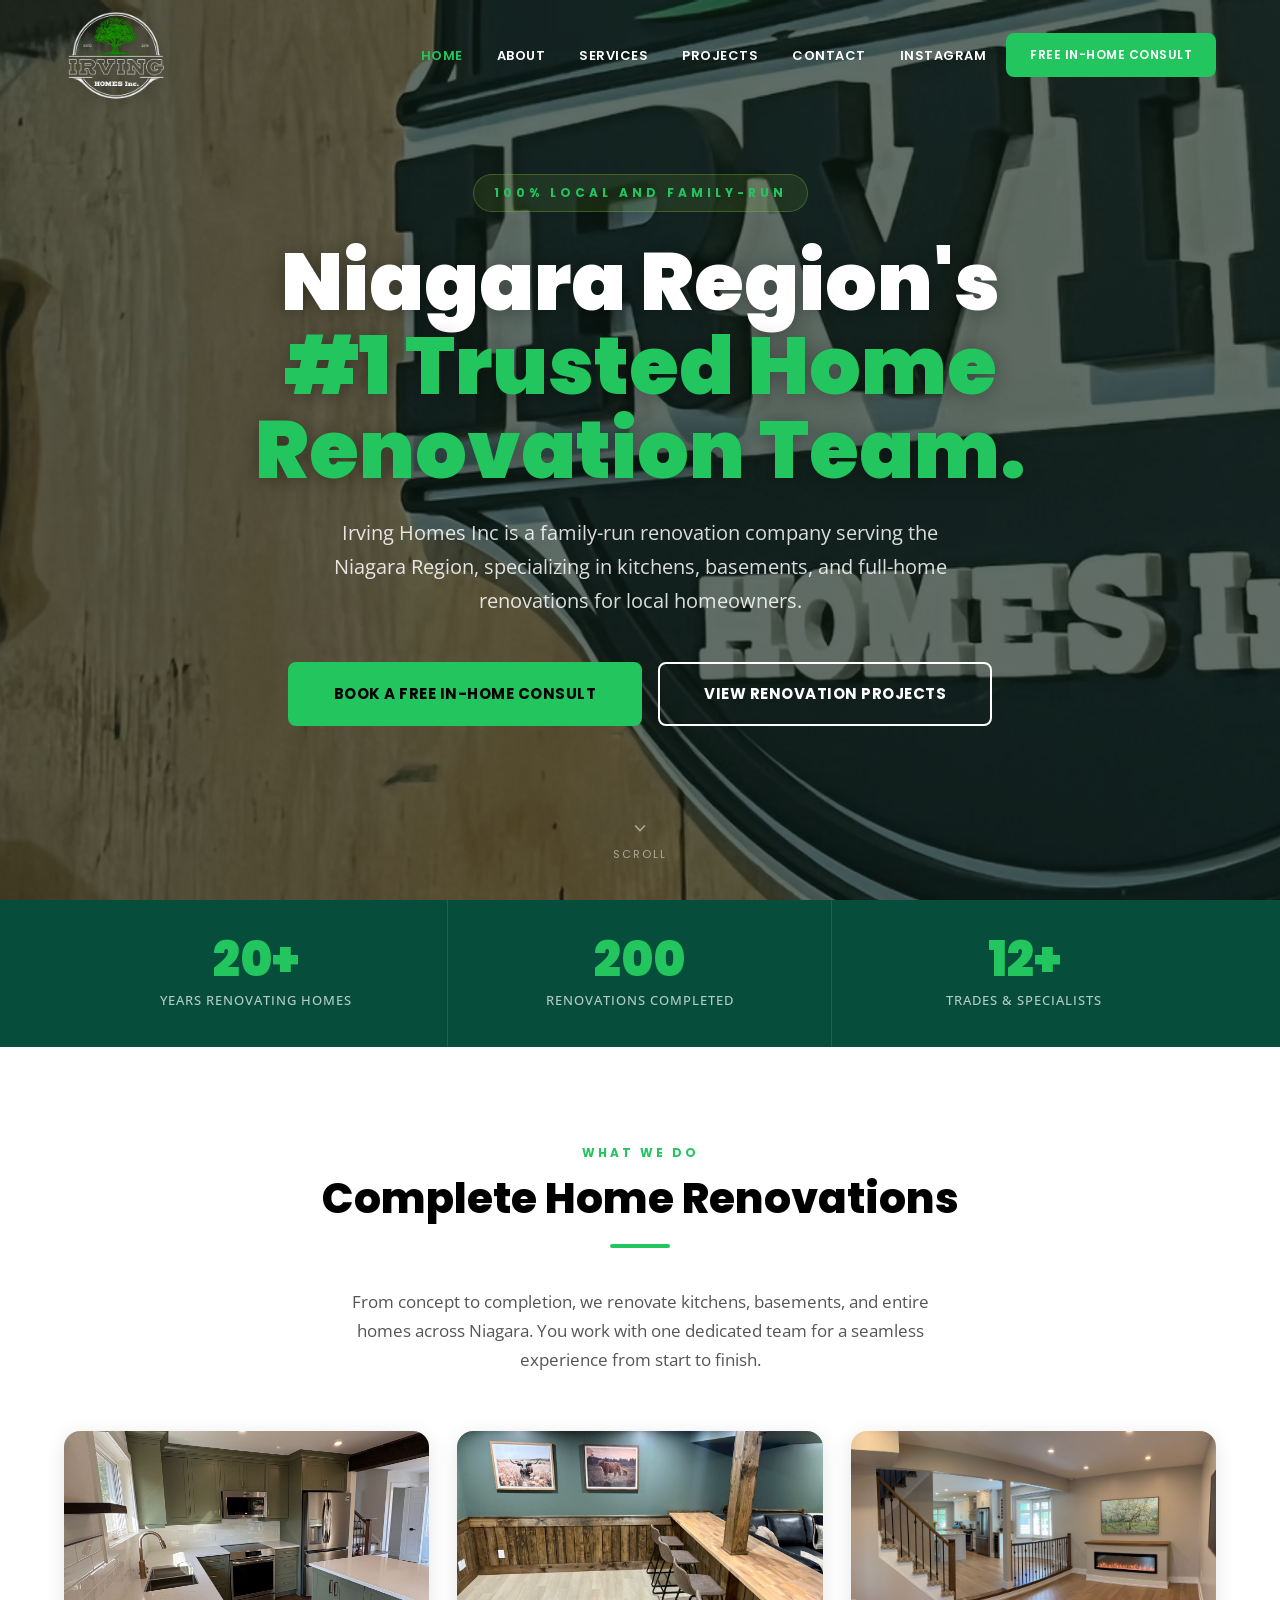
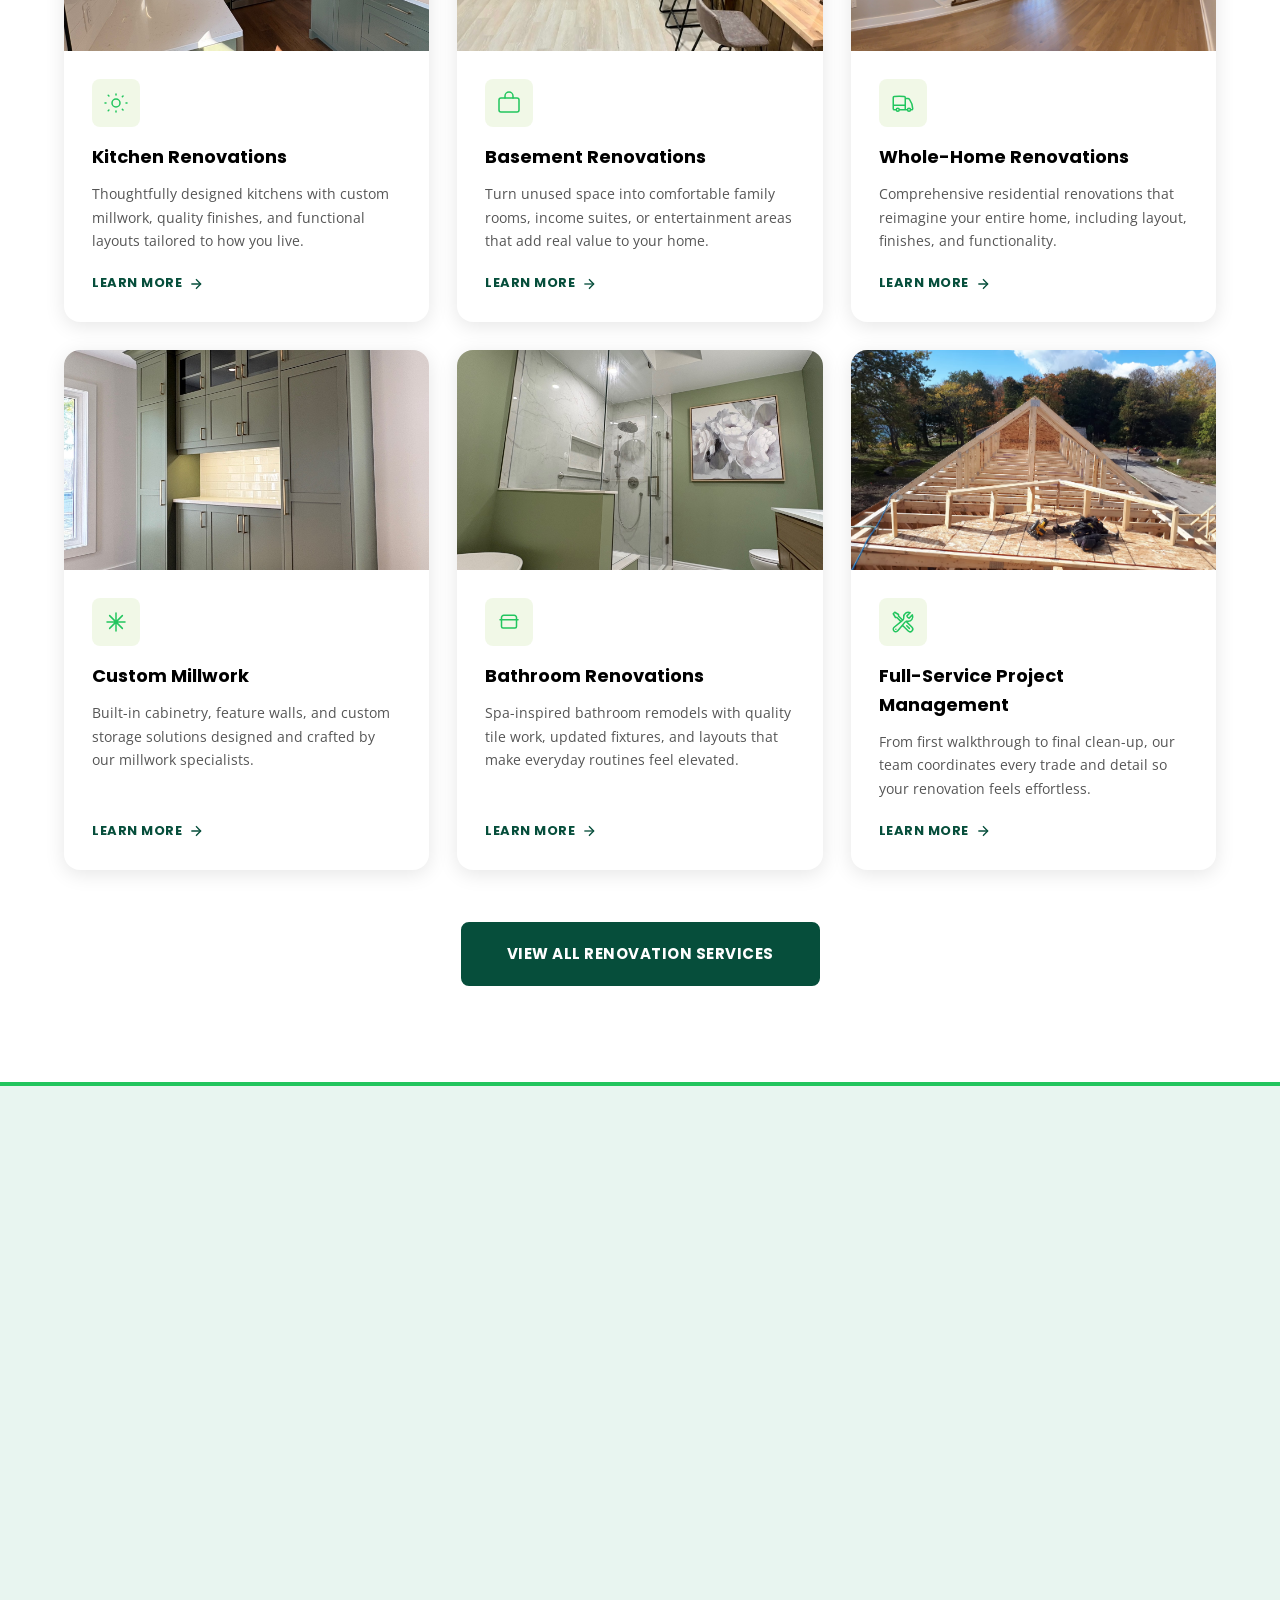
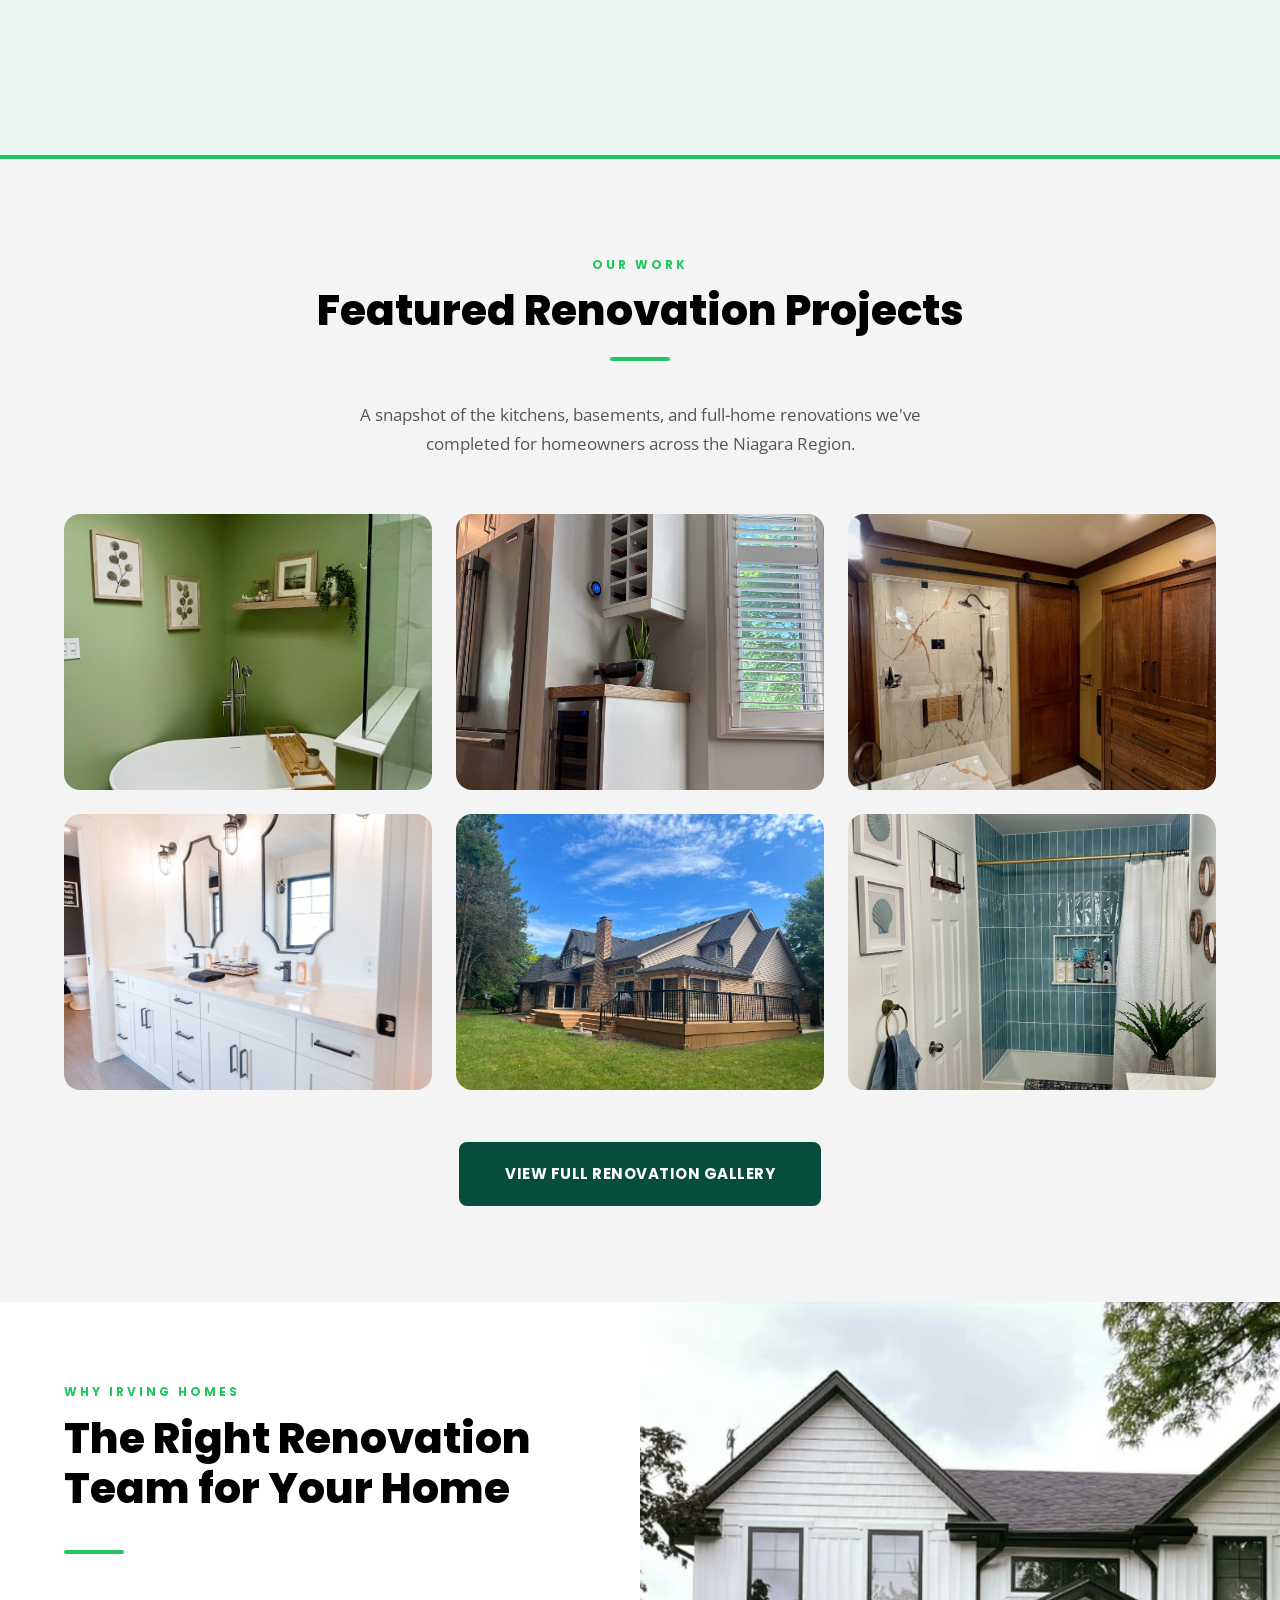
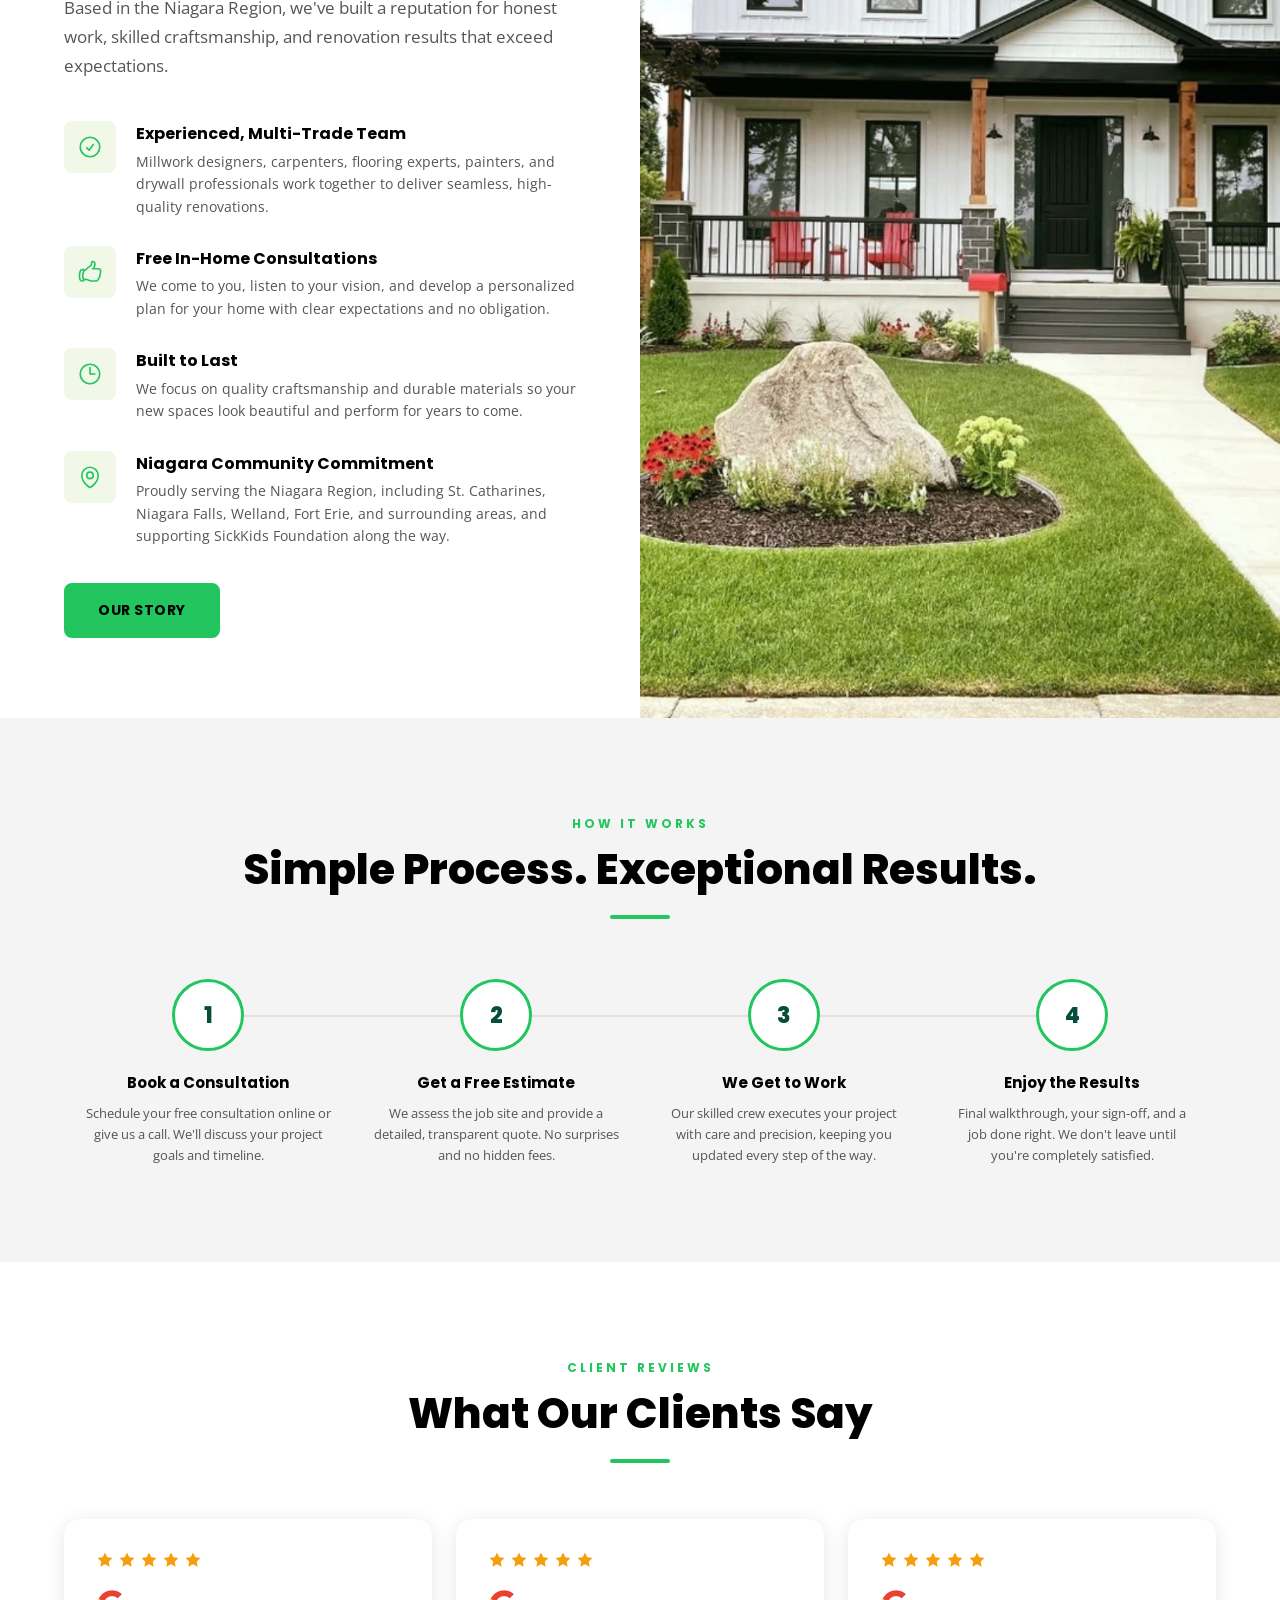
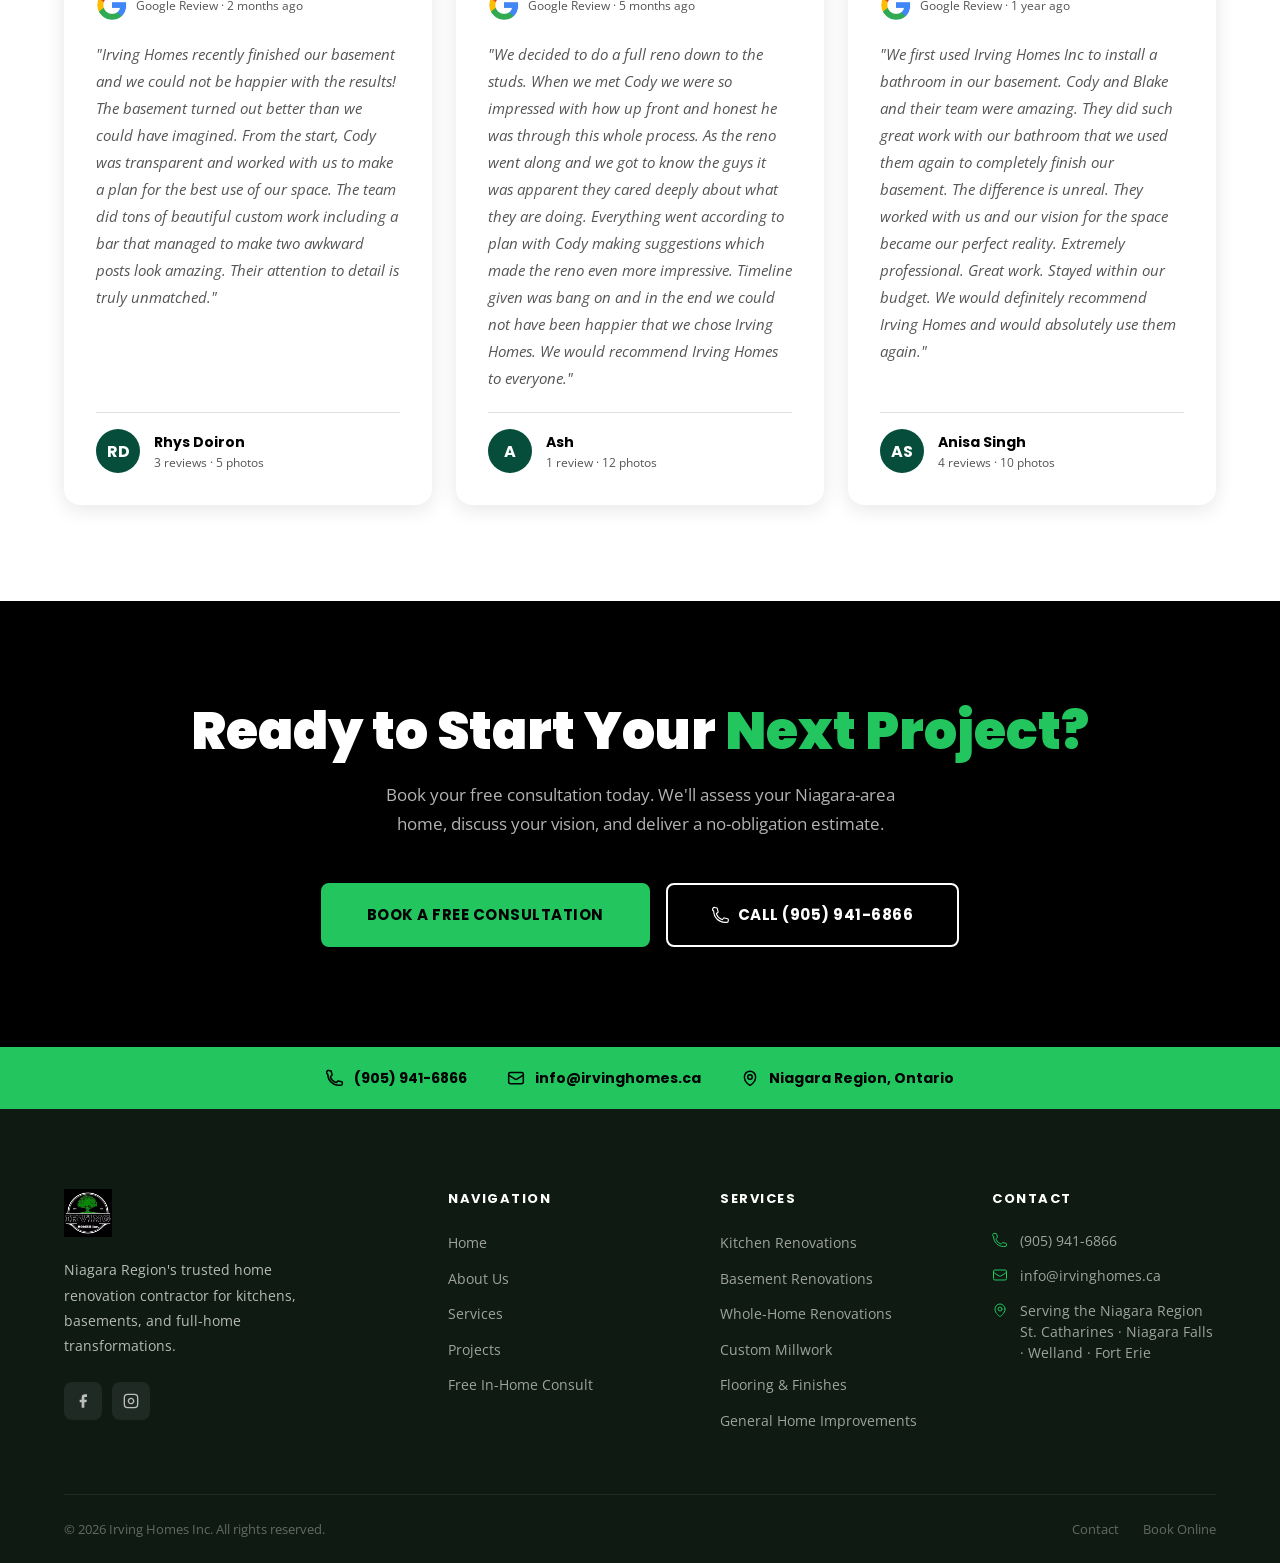
==== commit 73b7a4eb: "Update navbar logo image and sizing Made-with: Cursor" ====
--- a/index.html
+++ b/index.html
@@ -22,7 +22,7 @@
 <nav class="navbar" id="navbar">
   <div class="container">
     <a href="index.html" class="nav-logo">
-      <img src="brand_assets/logo.jpg" alt="Irving Homes Inc" />
+      <img src="brand_assets/logo.png" alt="Irving Homes Inc" />
     </a>
 
     <ul class="nav-links">
--- a/css/style.css
+++ b/css/style.css
@@ -27,7 +27,7 @@
   --transition:    0.3s ease;
 
   --max-width:     1200px;
-  --nav-height:    80px;
+  --nav-height:    110px;
 }
 
 /* --- Reset & Base --- */
@@ -221,7 +221,7 @@
 }
 
 .nav-logo img {
-  height: 52px;
+  height: 104px;
   width: auto;
   filter: drop-shadow(0 2px 8px rgba(0,0,0,0.4));
 }
@@ -350,16 +350,21 @@
   display: block;
 }
 
-.hero-img-mobile {
-  display: none;
-}
-
+/* Desktop: only show picture (main.avif/main.jpg); hide mobile image */
+.hero-bg .hero-img-mobile {
+  display: none !important;
+}
+.hero-bg .hero-img-desktop {
+  display: block !important;
+}
+
+/* Mobile: only show mobile-hero.png; hide desktop picture */
 @media (max-width: 768px) {
   .hero-bg .hero-img-desktop {
-    display: none;
+    display: none !important;
   }
   .hero-bg .hero-img-mobile {
-    display: block;
+    display: block !important;
   }
 }
 
@@ -1675,6 +1680,11 @@
 .sickkids-copy .section-subtitle {
   max-width: 720px;
   margin-bottom: 12px;
+}
+
+.sickkids-copy strong {
+  color: #000;
+  font-weight: 800;
 }
 
 .testimonial-author {
@@ -1858,7 +1868,7 @@
 }
 
 @media (max-width: 768px) {
-  :root { --nav-height: 68px; }
+  :root { --nav-height: 90px; }
 
   .section { padding: 72px 0; }
 
